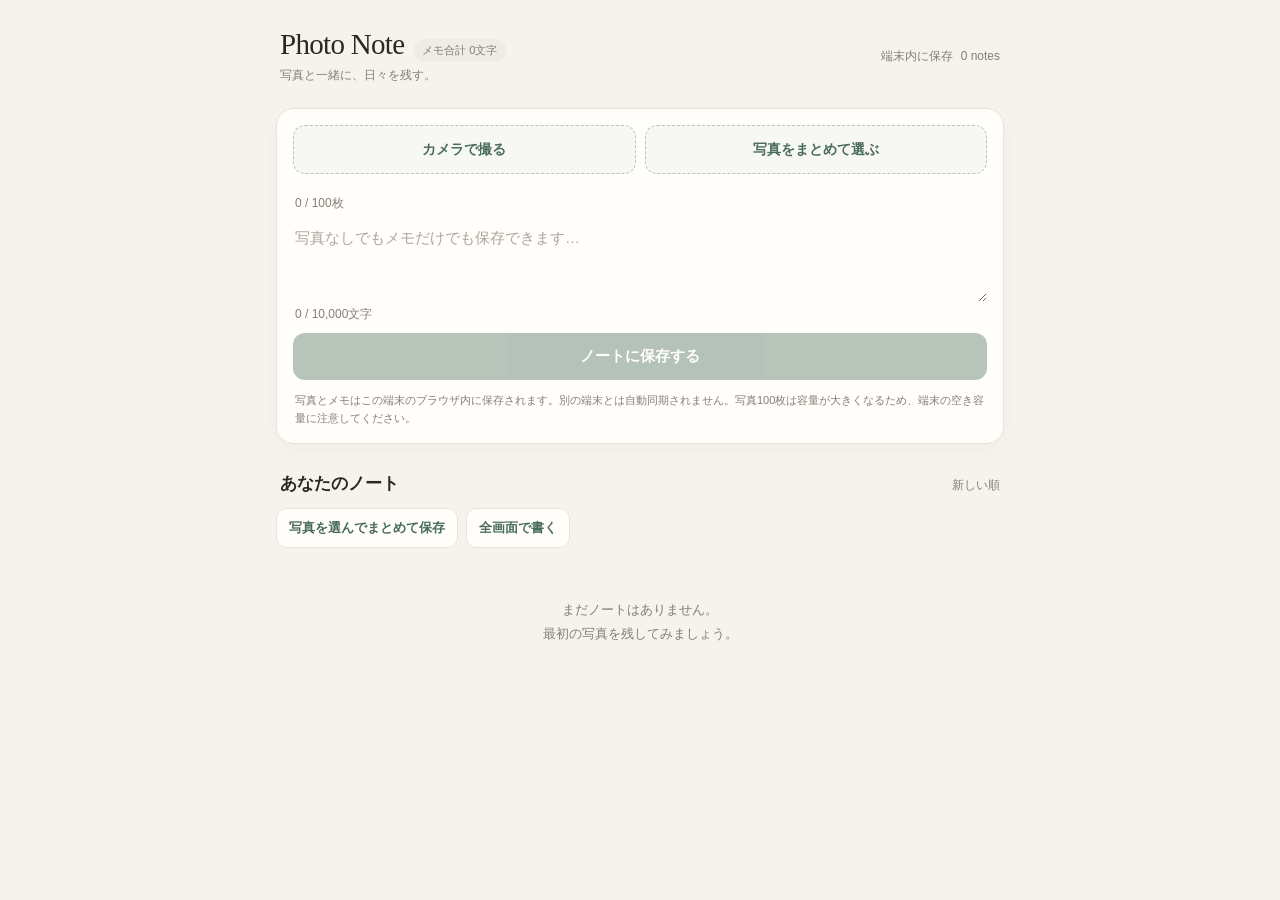
==== index.html @ 49136faa "Add files via upload" ====
<!doctype html><html lang="ja"><head><meta charset="utf-8"><meta name="viewport" content="width=device-width,initial-scale=1,viewport-fit=cover"><meta name="theme-color" content="#f6f3ed"><link rel="apple-touch-icon" sizes="180x180" href="apple-touch-icon.png"><link rel="icon" type="image/png" sizes="192x192" href="icon-192.png"><link rel="manifest" href="manifest.webmanifest"><title>Photo Note</title>
<style>
:root{--bg:#f6f3ed;--paper:#fffefa;--ink:#292821;--muted:#827f75;--line:#e9e4d9;--accent:#496b59}*{box-sizing:border-box}body{margin:0;background:var(--bg);color:var(--ink);font-family:-apple-system,BlinkMacSystemFont,"Hiragino Kaku Gothic ProN","Yu Gothic",sans-serif}header{max-width:760px;margin:auto;padding:28px 20px 12px;display:flex;align-items:center;justify-content:space-between}h1{font-family:Georgia,serif;font-size:29px;font-weight:500;margin:0;letter-spacing:-.7px}.brand-row{display:flex;align-items:baseline;gap:10px;flex-wrap:wrap}.total-chars{font:11px -apple-system,BlinkMacSystemFont,sans-serif;letter-spacing:0;color:var(--muted);background:#eeece5;border-radius:20px;padding:4px 8px}.nav-back{position:absolute;top:max(14px,env(safe-area-inset-top));left:14px;z-index:55;display:flex;align-items:center;gap:8px;border:1px solid #ffffffaa;border-radius:26px;background:#101010ee;color:#fff;padding:12px 17px;font-size:15px;font-weight:700;box-shadow:0 3px 16px #0007;min-height:46px}.nav-back:active{transform:scale(.97)}.note-char-count{font-size:11px;color:var(--muted);white-space:nowrap}.sub{font-size:12px;color:var(--muted);margin-top:5px}.count{font-size:12px;color:var(--muted)}main{max-width:760px;margin:auto;padding:12px 16px 100px}.composer{background:var(--paper);border:1px solid var(--line);border-radius:18px;padding:16px;box-shadow:0 4px 18px #3c342008}.pickrow{display:grid;grid-template-columns:1fr 1fr;gap:9px}.pick{display:flex;align-items:center;justify-content:center;gap:7px;width:100%;min-height:49px;border:1.5px dashed #b9c5bb;border-radius:12px;color:var(--accent);font-weight:650;background:#f7f8f4;cursor:pointer;font-size:14px}input[type=file]{display:none}.photo-grid{display:grid;grid-template-columns:repeat(3,minmax(0,1fr));gap:8px;margin-top:12px}.photo-cell{position:relative;aspect-ratio:1;border-radius:10px;overflow:hidden;background:#f0eee8}.photo-cell img{width:100%;height:100%;object-fit:cover;display:block;cursor:zoom-in}.remove-photo{position:absolute;top:4px;right:4px;border:0;border-radius:50%;width:26px;height:26px;background:#222b;color:white;font-size:18px;line-height:1}.photo-count{font-size:12px;color:var(--muted);margin:9px 2px 0}textarea{width:100%;resize:vertical;min-height:90px;border:0;outline:0;background:transparent;font:15px/1.7 -apple-system,BlinkMacSystemFont,sans-serif;padding:13px 2px 4px;color:var(--ink)}textarea::placeholder{color:#aaa69b}.save{width:100%;border:0;border-radius:12px;background:var(--accent);color:white;font-size:15px;font-weight:650;padding:14px;cursor:pointer}.save:disabled{opacity:.4;cursor:not-allowed}.editor-tools{display:flex;justify-content:space-between;align-items:center;gap:10px;margin:0 2px 10px}.char-count{font-size:12px;color:var(--muted);font-variant-numeric:tabular-nums}.cancel{border:1px solid var(--line);border-radius:10px;background:transparent;color:var(--muted);padding:10px 14px;cursor:pointer}.note-actions{display:flex;gap:14px;flex-wrap:wrap}.edit,.delete{border:0;background:none;color:var(--accent);font-size:12px;padding:9px 0 0;cursor:pointer}.delete{color:#a19c90}.section{display:flex;justify-content:space-between;align-items:baseline;margin:28px 4px 13px}.section h2{font-size:17px;font-weight:650;margin:0}.section span{font-size:12px;color:var(--muted)}.notes{display:grid;grid-template-columns:repeat(2,minmax(0,1fr));gap:13px}.note{background:var(--paper);border:1px solid var(--line);border-radius:15px;overflow:hidden;box-shadow:0 3px 12px #3c342007}.cover{width:100%;aspect-ratio:4/3;object-fit:cover;display:block;background:#eee;cursor:zoom-in}.thumb-strip{display:flex;gap:5px;padding:7px 9px 0;overflow:hidden}.thumb-strip img{width:42px;height:42px;object-fit:cover;border-radius:6px;flex:0 0 auto;cursor:zoom-in}.note-body{padding:11px 12px 12px}.date{font-size:11px;color:var(--muted);margin-bottom:6px}.note-text{font-size:13px;line-height:1.6;white-space:pre-wrap;overflow-wrap:anywhere}.empty{grid-column:1/-1;text-align:center;color:var(--muted);padding:36px 12px;font-size:13px;line-height:1.8}.hint,.photo-tip{font-size:11px;color:var(--muted);line-height:1.6;margin:12px 2px 0}.toast{position:fixed;bottom:22px;left:50%;transform:translateX(-50%);background:#292821;color:#fff;padding:11px 16px;border-radius:30px;font-size:13px;opacity:0;pointer-events:none;transition:.2s;z-index:50}.toast.show{opacity:1}.photo-viewer{position:fixed;inset:0;z-index:40;background:rgba(18,18,16,.97);display:none;align-items:center;justify-content:center;padding:18px}.photo-viewer.open{display:flex}.photo-viewer img{max-width:100%;max-height:100%;object-fit:contain;touch-action:none;transform-origin:center center;will-change:transform;user-select:none;-webkit-user-drag:none}.zoom-tools{position:absolute;top:max(70px,calc(env(safe-area-inset-top) + 62px));right:18px;display:flex;gap:7px}.zoom-tools button{width:38px;height:38px;border:1px solid #ffffff66;border-radius:50%;background:#222;color:#fff;font-size:20px}.viewer-close,.viewer-prev,.viewer-next{position:absolute;border:1px solid #ffffff55;border-radius:50%;background:#222;color:white;cursor:pointer}.viewer-close{top:max(18px,env(safe-area-inset-top));right:18px;width:42px;height:42px;font-size:25px}.viewer-prev,.viewer-next{top:50%;width:42px;height:42px;font-size:24px;transform:translateY(-50%)}.viewer-prev{left:12px}.viewer-next{right:12px}.viewer-index{position:absolute;bottom:max(18px,env(safe-area-inset-bottom));color:#fff;font-size:12px}.camera-note{font-size:11px;color:var(--muted);line-height:1.6;margin:9px 2px 0}.camera-modal{position:fixed;inset:0;z-index:60;background:#111;display:none;flex-direction:column;padding:env(safe-area-inset-top) 14px env(safe-area-inset-bottom)}.camera-modal.open{display:flex}.camera-top{height:54px;display:flex;align-items:center;justify-content:space-between;color:white}.camera-top button,.camera-bottom button{border:1px solid #ffffff55;background:#292929;color:white;border-radius:24px;padding:10px 15px;font-size:14px}.camera-stage{flex:1;display:flex;align-items:center;justify-content:center;min-height:0;overflow:hidden}.camera-stage video{width:100%;max-height:100%;object-fit:contain;border-radius:12px;background:#222;transform-origin:center center}.camera-zoom{display:flex;align-items:center;gap:12px;padding:7px 8px 12px;color:#fff;font-size:13px}.camera-zoom input{flex:1;min-width:0;accent-color:#fff}.camera-zoom-value{width:42px;text-align:right;font-variant-numeric:tabular-nums}.camera-bottom{height:104px;display:flex;align-items:center;justify-content:space-around;gap:10px}.shutter{width:68px;height:68px;border:5px solid white!important;border-radius:50%!important;padding:0!important;background:#fff!important;box-shadow:inset 0 0 0 3px #333}.camera-status{color:#ddd;font-size:12px;text-align:center;padding:6px}.move-photo{position:absolute;top:4px;left:4px;border:0;border-radius:7px;background:#222b;color:white;padding:4px 7px;font-size:12px}.story-modal{position:fixed;inset:0;z-index:70;display:none;background:#111;color:#fff;overflow:hidden}.story-modal.open{display:block}.story-backdrop,.story-blur{position:absolute;inset:-18px;background-position:center;background-size:cover;transition:filter .12s linear}.story-backdrop{filter:brightness(.78)}.story-blur{background:rgba(8,9,9,.08);backdrop-filter:blur(0px);-webkit-backdrop-filter:blur(0px)}.story-top{position:absolute;z-index:4;top:0;left:0;right:0;padding:max(14px,env(safe-area-inset-top)) 16px 12px;display:flex;align-items:center;justify-content:space-between;background:linear-gradient(#0008,transparent);pointer-events:none}.story-top button{pointer-events:auto;border:1px solid #ffffff66;border-radius:22px;background:#1118;color:white;padding:9px 13px;font-size:13px}.story-count{font-size:12px;color:#fff;text-shadow:0 1px 6px #000}.story-scroll{position:absolute;inset:0;overflow-y:auto;overscroll-behavior:contain;z-index:2;scrollbar-width:none}.story-scroll::-webkit-scrollbar{display:none}.story-hero{height:78vh;min-height:480px;display:flex;align-items:flex-end;padding:0 22px 105px}.story-hero-inner{max-width:680px;text-shadow:0 2px 16px #0009}.story-kicker{font-size:11px;letter-spacing:.18em;text-transform:uppercase;color:#ffffffc9;margin-bottom:10px}.story-title{font-family:Georgia,serif;font-size:clamp(30px,8vw,54px);line-height:1.16;font-weight:500;letter-spacing:-.04em;margin:0}.story-hint{font-size:12px;color:#ffffffd0;margin-top:14px}.story-sheet{position:relative;min-height:65vh;margin-top:-54px;padding:30px 24px calc(60px + env(safe-area-inset-bottom));background:rgba(248,246,240,.88);color:#292821;border-radius:28px 28px 0 0;box-shadow:0 -15px 50px #0002;backdrop-filter:blur(18px);-webkit-backdrop-filter:blur(18px)}.story-sheet:before{content:'';display:block;width:38px;height:4px;border-radius:9px;background:#aaa69b66;margin:-13px auto 26px}.story-date{font-size:11px;letter-spacing:.06em;color:#827f75;margin-bottom:22px}.story-memo{font-family:Georgia,serif;font-size:17px;line-height:2.05;white-space:pre-wrap;overflow-wrap:anywhere;max-width:680px;margin:0 auto}.story-empty{color:#827f75;font-size:14px}.story-photos{display:flex;gap:9px;overflow-x:auto;margin:28px -5px 0;padding:4px 5px 12px}.story-photos img{width:76px;height:76px;object-fit:cover;border-radius:10px;flex:0 0 auto;border:2px solid transparent}.story-photos img.active{border-color:#496b59}.story-end{font-size:11px;color:#827f75;text-align:center;margin-top:34px;letter-spacing:.08em}
@media(min-width:620px){.notes{grid-template-columns:repeat(3,minmax(0,1fr))}}
@media (orientation: landscape) and (max-height: 600px){
  .camera-modal{padding:env(safe-area-inset-top) max(12px,env(safe-area-inset-right)) env(safe-area-inset-bottom) max(12px,env(safe-area-inset-left))}
  .camera-top{height:44px;flex:0 0 44px}
  .camera-stage{min-width:0;flex:1}
  .camera-stage video{width:auto;height:100%;max-width:100%;max-height:100%;object-fit:contain}
  .camera-zoom{flex:0 0 auto;padding:4px 8px 6px}
  .camera-bottom{height:66px;flex:0 0 66px}
  .shutter{width:54px;height:54px}
  .camera-status{padding:2px;font-size:11px}
}
@media (orientation: landscape) and (min-height: 601px){
  .camera-stage video{max-height:calc(100vh - 230px)}
}

/* Photo Note update */
.selection-toolbar{display:flex;gap:8px;align-items:center;flex-wrap:wrap;margin:0 0 14px}.tool-btn{border:1px solid var(--line);background:var(--paper);color:var(--accent);border-radius:10px;padding:10px 12px;font-size:13px;font-weight:650}.note-text{display:none}.note{position:relative}.select-overlay{position:absolute;top:8px;left:8px;z-index:3;background:#fff;border-radius:9px;padding:5px 8px;box-shadow:0 2px 8px #0003;font-size:12px}.select-overlay input{display:inline-block;width:18px;height:18px;vertical-align:middle}.photo-select-modal{position:fixed;inset:0;z-index:90;background:#f6f3ed;display:none;flex-direction:column;padding:env(safe-area-inset-top) 14px env(safe-area-inset-bottom)}.photo-select-modal.open{display:flex}.select-head{display:flex;align-items:center;justify-content:space-between;padding:12px 0}.select-head strong{font-size:17px}.select-grid{display:grid;grid-template-columns:repeat(3,minmax(0,1fr));gap:7px;overflow:auto;padding-bottom:12px}.select-item{position:relative;aspect-ratio:1}.select-item img{width:100%;height:100%;object-fit:cover;border-radius:9px}.select-item input{position:absolute;top:6px;left:6px;width:23px;height:23px;accent-color:var(--accent)}.select-actions{display:flex;gap:8px;padding:10px 0}.select-actions button{flex:1}.composer.full-editor{position:fixed;inset:0;z-index:80;border-radius:0;overflow:auto;padding:calc(env(safe-area-inset-top) + 16px) 16px calc(env(safe-area-inset-bottom) + 18px);margin:0}.composer.full-editor textarea{min-height:42vh;font-size:17px}.editor-full-btn{border:1px solid var(--line);background:transparent;border-radius:10px;padding:8px 11px;color:var(--accent)}.undo-toast{position:fixed;bottom:22px;left:50%;transform:translateX(-50%);z-index:100;background:#292821;color:#fff;border-radius:28px;padding:9px 12px;display:none;align-items:center;gap:12px;font-size:13px;white-space:nowrap}.undo-toast.show{display:flex}.undo-toast button{border:0;background:#fff;color:#292821;border-radius:18px;padding:7px 12px;font-weight:700}

.crop-modal{position:fixed;inset:0;z-index:120;background:#171714f5;display:none;flex-direction:column;align-items:center;justify-content:center;padding:calc(env(safe-area-inset-top) + 14px) 14px calc(env(safe-area-inset-bottom) + 14px);color:#fff}
.crop-modal.open{display:flex}.crop-title{font-size:18px;font-weight:700;margin:4px 0 8px}.crop-help{font-size:12px;color:#ddd;text-align:center;line-height:1.6;margin-bottom:12px}.crop-stage{width:100%;height:min(62vh,620px);display:flex;align-items:center;justify-content:center;overflow:hidden}.crop-canvas{max-width:100%;max-height:100%;touch-action:none;background:#333;border-radius:8px}.crop-actions{display:flex;gap:8px;width:100%;max-width:560px;margin-top:14px;flex-wrap:wrap}.crop-actions button{flex:1;min-width:105px;border:1px solid #ffffff66;border-radius:12px;padding:13px 9px;background:#333;color:#fff;font-weight:650}.crop-actions .crop-primary{background:#496b59;border-color:#496b59}.crop-actions .crop-danger{background:#fff;color:#292821}.photo-edit-tools{position:absolute;left:4px;right:4px;bottom:4px;display:flex;gap:4px;justify-content:center}.photo-edit-tools button{border:0;border-radius:8px;background:#222d;color:#fff;padding:6px 7px;font-size:10px;font-weight:650}
</style></head><body>
<header><div><div class="brand-row"><h1>Photo Note</h1><span class="total-chars" id="totalChars">メモ合計 0文字</span></div><div class="sub">写真と一緒に、日々を残す。</div></div><div style="display:flex;align-items:center;gap:8px"><span class="count">端末内に保存</span><div class="count" id="count">0 notes</div></div></header><main>
<section class="composer"><div class="pickrow"><button class="pick" id="openCamera" type="button">カメラで撮る</button><label class="pick" for="galleryPhotos">写真をまとめて選ぶ</label></div><input id="galleryPhotos" type="file" accept="image/*" multiple>
<div class="photo-grid" id="draftGrid"></div><div class="photo-count" id="photoCount">写真は最大100枚まで追加できます</div><textarea id="memo" maxlength="10000" placeholder="写真なしでもメモだけでも保存できます…"></textarea><div class="editor-tools"><span class="char-count" id="charCount">0 / 10,000文字</span><button class="editor-full-btn" id="closeFullEditor" type="button" style="display:none">全画面を閉じる</button><button class="cancel" id="cancel" type="button" style="display:none">編集をやめる</button></div><button class="save" id="save" disabled>ノートに保存する</button><div class="hint">写真とメモはこの端末のブラウザ内に保存されます。別の端末とは自動同期されません。写真100枚は容量が大きくなるため、端末の空き容量に注意してください。</div></section>
<div class="section"><h2>あなたのノート</h2><span>新しい順</span></div><div class="selection-toolbar"><button class="tool-btn" id="choosePhotos" type="button">写真を選んでまとめて保存</button><button class="tool-btn" id="fullEditor" type="button">全画面で書く</button></div><section class="notes" id="notes"><div class="empty">まだノートはありません。<br>最初の写真を残してみましょう。</div></section></main>
<div class="camera-modal" id="cameraModal" role="dialog" aria-modal="true" aria-label="Photo Noteカメラ"><div class="camera-top"><button id="cameraClose" type="button">閉じる</button><span id="cameraMode">背面カメラ</span><button id="cameraSwitch" type="button">カメラ切替</button></div><div class="camera-stage"><video id="cameraVideo" autoplay muted playsinline></video></div><div class="camera-zoom"><span>−</span><input id="cameraZoom" type="range" min="1" max="3" step="0.1" value="1" aria-label="カメラズーム"><span>＋</span><span class="camera-zoom-value" id="cameraZoomValue">1.0×</span></div><div class="camera-status" id="cameraStatus">カメラを準備しています</div><div class="camera-bottom"><button id="cameraFlash" type="button" disabled>フラッシュは端末依存</button><button class="shutter" id="cameraCapture" type="button" aria-label="撮影"></button><button id="cameraDone" type="button">完了</button></div></div><div class="photo-viewer" id="photoViewer" role="dialog" aria-modal="true" aria-label="写真の拡大表示"><button class="nav-back" id="viewerBack" type="button" aria-label="一覧画面に戻る">← <span>一覧へ</span></button><button class="viewer-prev" id="viewerPrev" type="button">‹</button><img id="viewerImage" alt="拡大した写真"><div class="zoom-tools"><button id="zoomOut" type="button" aria-label="縮小">−</button><button id="zoomReset" type="button" aria-label="倍率を戻す">↺</button><button id="zoomIn" type="button" aria-label="拡大">＋</button></div><button class="viewer-next" id="viewerNext" type="button">›</button><div class="viewer-index" id="viewerIndex"></div></div><div class="story-modal" id="storyModal" role="dialog" aria-modal="true" aria-label="ストーリーモード"><div class="story-backdrop" id="storyBackdrop"></div><div class="story-blur" id="storyBlur"></div><div class="story-top"><button id="storyClose" type="button" aria-label="一覧画面に戻る">← <span>一覧へ</span></button><span class="story-count" id="storyCount"></span><button id="storyTop" type="button">写真に戻る ↑</button></div><div class="story-scroll" id="storyScroll"><section class="story-hero"><div class="story-hero-inner"><div class="story-kicker">A MOMENT TO REMEMBER</div><h2 class="story-title" id="storyTitle">その日の記録</h2><div class="story-hint">スクロールして、記憶をたどる</div></div></section><section class="story-sheet"><div class="story-date" id="storyDate"></div><div class="story-memo" id="storyMemo"></div><div class="story-photos" id="storyPhotos"></div><div class="story-end">— PHOTO NOTE —</div></section></div></div><div class="photo-select-modal" id="photoSelectModal"><div class="select-head"><strong>保存する写真を選択</strong><button class="cancel" id="closePhotoSelect" type="button">閉じる</button></div><div class="select-grid" id="selectGrid"></div><div class="select-actions"><button class="tool-btn" id="selectAllPhotos" type="button">すべて選択</button><button class="save" id="shareSelectedPhotos" type="button">選んだ写真を共有</button></div><div class="hint">iPhoneの共有画面が開いたら「画像を保存」を選んでください。</div></div><div class="undo-toast" id="undoToast"><span id="undoMessage">削除しました</span><button id="undoDelete" type="button">元に戻す</button></div><div class="crop-modal" id="cropModal" role="dialog" aria-modal="true" aria-label="写真のトリミング"><div class="crop-title" id="cropTitle">写真をトリミング</div><div class="crop-help" id="cropHelp">写真の上を指でなぞって、残したい範囲を囲んでください。</div><div class="crop-stage"><canvas id="cropCanvas" class="crop-canvas"></canvas></div><div class="crop-actions"><button id="autoCrop" type="button">自動トリミング</button><button id="manualCrop" type="button">手動で範囲を選ぶ</button><button id="cancelCrop" type="button">キャンセル</button><button id="applyCrop" class="crop-primary" type="button">この切り抜きを使う</button></div></div><div class="toast" id="toast"></div>
<script>
const DB='photo-note-db',STORE='notes';let db,draft=[],editingId=null,viewerImages=[],viewerAt=0,cameraStream=null,cameraFacing='environment',cameraZoom=1,nativeZoom=false,cameraZoomMin=1,cameraZoomMax=3;const $=id=>document.getElementById(id);
async function stopCamera(){if(cameraStream){cameraStream.getTracks().forEach(t=>t.stop());cameraStream=null}$('cameraVideo').srcObject=null}
async function configureCameraZoom(){cameraZoom=1;nativeZoom=false;cameraZoomMin=1;cameraZoomMax=3;const track=cameraStream?.getVideoTracks?.()[0];try{const caps=track?.getCapabilities?.();if(caps?.zoom){nativeZoom=true;cameraZoomMin=caps.zoom.min||1;cameraZoomMax=Math.min(caps.zoom.max||3,8)}}catch(e){}const slider=$('cameraZoom');slider.min=String(cameraZoomMin);slider.max=String(cameraZoomMax);slider.step=nativeZoom?String(track.getCapabilities().zoom.step||0.1):'0.1';slider.value='1';$('cameraZoomValue').textContent='1.0×';$('cameraVideo').style.transform='scale(1)';}
async function setCameraZoom(value){cameraZoom=Math.max(cameraZoomMin,Math.min(cameraZoomMax,Number(value)||1));$('cameraZoom').value=String(cameraZoom);$('cameraZoomValue').textContent=cameraZoom.toFixed(1)+'×';const video=$('cameraVideo');if(nativeZoom){const track=cameraStream?.getVideoTracks?.()[0];try{await track.applyConstraints({advanced:[{zoom:cameraZoom}]});video.style.transform='scale(1)';return}catch(e){nativeZoom=false}}video.style.transform=`scale(${cameraZoom})`;}
async function startCamera(){await stopCamera();if(!navigator.mediaDevices||!navigator.mediaDevices.getUserMedia){$('cameraStatus').textContent='このブラウザではカメラを利用できません。HTTPSのSafariで開いてください。';return}try{cameraStream=await navigator.mediaDevices.getUserMedia({audio:false,video:{facingMode:{ideal:cameraFacing},width:{ideal:1920},height:{ideal:1080}}});$('cameraVideo').srcObject=cameraStream;await $('cameraVideo').play();await configureCameraZoom();$('cameraMode').textContent=cameraFacing==='environment'?'背面カメラ':'前面カメラ';$('cameraStatus').textContent=nativeZoom?'カメラのズームを調整できます':'ズームを調整できます';}catch(err){$('cameraStatus').textContent=err.name==='NotAllowedError'?'カメラの使用が許可されていません。Safariの設定を確認してください。':'カメラを起動できませんでした。ブラウザのカメラ許可を確認してください。'}}
$('cameraZoom').addEventListener('input',e=>{setCameraZoom(e.target.value)});
$('openCamera').onclick=async()=>{if(draft.length>=100)return toast('写真は100枚までです');$('cameraModal').classList.add('open');document.body.style.overflow='hidden';await startCamera()};
$('cameraClose').onclick=async()=>{await stopCamera();$('cameraModal').classList.remove('open');document.body.style.overflow=''};
$('cameraDone').onclick=$('cameraClose').onclick;
$('cameraSwitch').onclick=async()=>{cameraFacing=cameraFacing==='environment'?'user':'environment';await startCamera()};
$('cameraCapture').onclick=async()=>{const v=$('cameraVideo');if(!cameraStream||!v.videoWidth)return toast('カメラの準備ができていません');if(draft.length>=100)return toast('写真は100枚までです');const c=document.createElement('canvas');const ctx=c.getContext('2d');if(nativeZoom||cameraZoom<=1.001){c.width=v.videoWidth;c.height=v.videoHeight;ctx.drawImage(v,0,0,c.width,c.height)}else{const sw=v.videoWidth/cameraZoom,sh=v.videoHeight/cameraZoom,sx=(v.videoWidth-sw)/2,sy=(v.videoHeight-sh)/2;c.width=Math.round(sw);c.height=Math.round(sh);ctx.drawImage(v,sx,sy,sw,sh,0,0,c.width,c.height)}draft.push(c.toDataURL('image/jpeg',.92));renderDraft();updateCount();$('cameraStatus').textContent=`撮影しました（${draft.length} / 100枚）。続けて撮影できます。`};
function openDB(){return new Promise((resolve,reject)=>{const r=indexedDB.open(DB,1);r.onupgradeneeded=()=>r.result.createObjectStore(STORE,{keyPath:'id'});r.onsuccess=()=>resolve(r.result);r.onerror=()=>reject(r.error)})}
function tx(mode,fn){return new Promise((resolve,reject)=>{const t=db.transaction(STORE,mode),s=t.objectStore(STORE);let req=fn(s);t.oncomplete=()=>resolve(req?.result);t.onerror=()=>reject(t.error)})}
function toast(s){$('toast').textContent=s;$('toast').classList.add('show');setTimeout(()=>$('toast').classList.remove('show'),2200)}function updateCount(){$('charCount').textContent=Array.from($('memo').value).length.toLocaleString('ja-JP')+' / 10,000文字';$('photoCount').textContent=`${draft.length} / 100枚`;$('save').disabled=draft.length===0&&!$('memo').value.trim()}
function oldImages(n){return Array.isArray(n.images)?n.images:(n.image?[n.image]:[])}
function reset(){document.querySelector('.composer').classList.remove('full-editor');$('closeFullEditor').style.display='none';editingId=null;draft=[];$('galleryPhotos').value='';$('memo').value='';$('save').textContent='ノートに保存する';$('cancel').style.display='none';renderDraft();updateCount()}
$('memo').addEventListener('input',updateCount);$('cancel').onclick=reset;
function openViewer(images,index=0){viewerImages=images;viewerAt=index;showViewer();$('photoViewer').classList.add('open');document.body.style.overflow='hidden'}let zoom=1,panX=0,panY=0;function applyZoom(){$('viewerImage').style.transform=`translate(${panX}px,${panY}px) scale(${zoom})`}function resetZoom(){zoom=1;panX=0;panY=0;applyZoom()}function showViewer(){resetZoom();$('viewerImage').src=viewerImages[viewerAt];$('viewerIndex').textContent=`${viewerAt+1} / ${viewerImages.length}`;$('viewerPrev').style.display=viewerImages.length>1?'block':'none';$('viewerNext').style.display=viewerImages.length>1?'block':'none'}function closeViewer(){resetZoom();$('photoViewer').classList.remove('open');$('viewerImage').removeAttribute('src');document.body.style.overflow=''}$('viewerBack').onclick=closeViewer;$('photoViewer').addEventListener('click',e=>{if(e.target===$('photoViewer'))closeViewer()});$('viewerPrev').onclick=()=>{viewerAt=(viewerAt-1+viewerImages.length)%viewerImages.length;showViewer()};$('viewerNext').onclick=()=>{viewerAt=(viewerAt+1)%viewerImages.length;showViewer()};$('zoomIn').onclick=()=>{zoom=Math.min(5,zoom+.5);clampViewerPan();applyZoom()};$('zoomOut').onclick=()=>{zoom=Math.max(1,zoom-.5);if(zoom===1){panX=0;panY=0}else clampViewerPan();applyZoom()};$('zoomReset').onclick=resetZoom;let pinchStart=0,pinchZoom=1,lastTouch=null;const viewerImg=$('viewerImage');
function clampViewerPan(){
  const box=$('photoViewer').getBoundingClientRect();
  const baseW=viewerImg.clientWidth,baseH=viewerImg.clientHeight;
  const maxX=Math.max(0,(baseW*zoom-box.width)/2);
  const maxY=Math.max(0,(baseH*zoom-box.height)/2);
  panX=Math.max(-maxX,Math.min(maxX,panX));
  panY=Math.max(-maxY,Math.min(maxY,panY));
}
viewerImg.addEventListener('touchstart',e=>{
  if(e.touches.length===2){
    pinchStart=Math.hypot(e.touches[0].clientX-e.touches[1].clientX,e.touches[0].clientY-e.touches[1].clientY);
    pinchZoom=zoom;lastTouch=null;
  }else if(e.touches.length===1&&zoom>1){
    lastTouch={x:e.touches[0].clientX,y:e.touches[0].clientY};
  }
},{passive:false});
viewerImg.addEventListener('touchmove',e=>{
  if(e.touches.length===2&&pinchStart){
    e.preventDefault();
    const d=Math.hypot(e.touches[0].clientX-e.touches[1].clientX,e.touches[0].clientY-e.touches[1].clientY);
    zoom=Math.max(1,Math.min(5,pinchZoom*d/pinchStart));
    if(zoom===1){panX=0;panY=0}
    clampViewerPan();applyZoom();
  }else if(e.touches.length===1&&lastTouch&&zoom>1){
    e.preventDefault();
    panX+=e.touches[0].clientX-lastTouch.x;panY+=e.touches[0].clientY-lastTouch.y;
    lastTouch={x:e.touches[0].clientX,y:e.touches[0].clientY};
    clampViewerPan();applyZoom();
  }
},{passive:false});
viewerImg.addEventListener('touchend',()=>{pinchStart=0;lastTouch=null});
viewerImg.addEventListener('dblclick',()=>{
  zoom=zoom===1?2:1;
  if(zoom===1){panX=0;panY=0}else clampViewerPan();
  applyZoom();
});document.addEventListener('keydown',e=>{if(e.key==='Escape')closeViewer();if(e.key==='ArrowLeft'&&viewerImages.length){viewerAt=(viewerAt-1+viewerImages.length)%viewerImages.length;showViewer()}if(e.key==='ArrowRight'&&viewerImages.length){viewerAt=(viewerAt+1)%viewerImages.length;showViewer()}});
function fileData(f){return new Promise((res,rej)=>{if(!f.type.startsWith('image/'))return rej();const r=new FileReader();r.onload=()=>res(r.result);r.onerror=rej;r.readAsDataURL(f)})}
async function addFiles(files){const room=100-draft.length;if(room<=0)return toast('写真は100枚までです');const chosen=[...files].slice(0,room);if(files.length>room)toast('追加できるのは残り'+room+'枚です');for(const f of chosen){try{draft.push(await fileData(f))}catch{toast('画像を読み込めませんでした')}}renderDraft();updateCount()}
$('galleryPhotos').addEventListener('change',async e=>{await addFiles(e.target.files);e.target.value=''});
function renderDraft(){const root=$('draftGrid');root.innerHTML='';draft.forEach((src,i)=>{const cell=document.createElement('div');cell.className='photo-cell';const img=document.createElement('img');img.src=src;img.alt='追加した写真';img.onclick=()=>openViewer(draft,i);const rm=document.createElement('button');rm.className='remove-photo';rm.type='button';rm.textContent='×';rm.setAttribute('aria-label','写真を削除');rm.onclick=()=>{if(!confirm('この写真を編集画面から外しますか？'))return;if(!confirm('この変更を保存すると、この写真はノートから削除されます。本当に削除しますか？'))return;draft.splice(i,1);renderDraft();updateCount();toast('写真を編集画面から外しました')};const move=document.createElement('button');move.className='move-photo';move.type='button';move.textContent=i===0?'先頭':`#${i+1} ↕`;move.title='写真を前へ移動';move.onclick=()=>{if(i>0){[draft[i-1],draft[i]]=[draft[i],draft[i-1]];renderDraft()}};const tools=document.createElement('div');tools.className='photo-edit-tools';const auto=document.createElement('button');auto.type='button';auto.textContent='自動切り抜き';auto.onclick=()=>openCrop(i,'auto');const manual=document.createElement('button');manual.type='button';manual.textContent='手動切り抜き';manual.onclick=()=>openCrop(i,'manual');tools.append(auto,manual);cell.append(img,rm,move,tools);root.append(cell)})}

// Crop editor: manual selection works by dragging a rectangle; auto finds the largest bright document/screen region.
let cropIndex=-1,cropImage=null,cropRect=null,cropMode='manual',cropDisplay={x:0,y:0,w:0,h:0},cropDragging=false,cropStart=null;
const cropCanvas=$('cropCanvas'),cropCtx=cropCanvas.getContext('2d');
function cropDraw(){if(!cropImage)return;cropCtx.clearRect(0,0,cropCanvas.width,cropCanvas.height);cropCtx.drawImage(cropImage,cropDisplay.x,cropDisplay.y,cropDisplay.w,cropDisplay.h);if(cropRect){const x=cropDisplay.x+cropRect.x*cropDisplay.w,y=cropDisplay.y+cropRect.y*cropDisplay.h,w=cropRect.w*cropDisplay.w,h=cropRect.h*cropDisplay.h;cropCtx.fillStyle='rgba(0,0,0,.38)';cropCtx.fillRect(cropDisplay.x,cropDisplay.y,cropDisplay.w,cropDisplay.h);cropCtx.clearRect(x,y,w,h);cropCtx.drawImage(cropImage, cropDisplay.x + cropRect.x*cropDisplay.w, cropDisplay.y + cropRect.y*cropDisplay.h, cropRect.w*cropDisplay.w, cropRect.h*cropDisplay.h, x,y,w,h);cropCtx.strokeStyle='#49d39a';cropCtx.lineWidth=Math.max(2,cropCanvas.width/350);cropCtx.strokeRect(x,y,w,h)}}
function cropFit(){const maxW=Math.max(280,Math.min(window.innerWidth-28,650)),maxH=Math.max(240,Math.min(window.innerHeight*.58,650)),scale=Math.min(maxW/cropImage.naturalWidth,maxH/cropImage.naturalHeight);cropCanvas.width=Math.round(cropImage.naturalWidth*scale);cropCanvas.height=Math.round(cropImage.naturalHeight*scale);cropDisplay={x:0,y:0,w:cropCanvas.width,h:cropCanvas.height};cropDraw()}
function autoDetectCrop(img){const c=document.createElement('canvas'),w=140,h=Math.max(60,Math.round(140*img.naturalHeight/img.naturalWidth));c.width=w;c.height=h;const x=c.getContext('2d',{willReadFrequently:true});x.drawImage(img,0,0,w,h);const d=x.getImageData(0,0,w,h).data,mask=new Uint8Array(w*h),seen=new Uint8Array(w*h);for(let p=0;p<w*h;p++){const r=d[p*4],g=d[p*4+1],b=d[p*4+2],v=.299*r+.587*g+.114*b,hi=Math.max(r,g,b),lo=Math.min(r,g,b),sat=hi?((hi-lo)/hi):0;mask[p]=(v>188&&sat<.42)?1:0}let best=null;for(let p=0;p<w*h;p++){if(!mask[p]||seen[p])continue;let q=[p],head=0;seen[p]=1;let minX=w,maxX=0,minY=h,maxY=0,count=0;while(head<q.length){const z=q[head++],xx=z%w,yy=(z/w)|0;count++;minX=Math.min(minX,xx);maxX=Math.max(maxX,xx);minY=Math.min(minY,yy);maxY=Math.max(maxY,yy);for(let dy=-1;dy<=1;dy++)for(let dx=-1;dx<=1;dx++){const nx=xx+dx,ny=yy+dy;if(nx<0||ny<0||nx>=w||ny>=h)continue;const ni=ny*w+nx;if(mask[ni]&&!seen[ni]){seen[ni]=1;q.push(ni)}}}const bw=maxX-minX+1,bh=maxY-minY+1,area=bw*bh;if(count>Math.max(30,w*h*.008)&&bw>w*.12&&bh>h*.06&&area<w*h*.92){const score=count+area*.15;if(!best||score>best.score)best={minX,maxX,minY,maxY,score}}}if(!best)return null;const padX=Math.max(2,Math.round((best.maxX-best.minX)*.035)),padY=Math.max(2,Math.round((best.maxY-best.minY)*.035));return{x:Math.max(0,(best.minX-padX)/w),y:Math.max(0,(best.minY-padY)/h),w:Math.min(w,best.maxX+padX+1)/w-Math.max(0,(best.minX-padX)/w),h:Math.min(h,best.maxY+padY+1)/h-Math.max(0,(best.minY-padY)/h)}}
function openCrop(i,mode){cropIndex=i;cropMode=mode;cropImage=new Image();cropImage.onload=()=>{cropFit();cropRect={x:0,y:0,w:1,h:1};if(mode==='auto'){const found=autoDetectCrop(cropImage);if(found){cropRect=found;$('cropHelp').textContent='明るい紙面・スクリーンらしい範囲を検出しました。枠を確認し、必要なら手動で調整してください。'}else{$('cropHelp').textContent='自動検出できませんでした。手動で範囲を囲んでください。';cropRect={x:.08,y:.08,w:.84,h:.84}}}else{$('cropHelp').textContent='写真の上を指でなぞって、残したい範囲を囲んでください。'}cropDraw();$('cropModal').classList.add('open');document.body.style.overflow='hidden'};cropImage.onerror=()=>toast('写真を開けませんでした');cropImage.src=draft[i]}
function canvasPoint(e){const r=cropCanvas.getBoundingClientRect();return{x:Math.max(0,Math.min(1,(e.clientX-r.left)/r.width)),y:Math.max(0,Math.min(1,(e.clientY-r.top)/r.height))}}
cropCanvas.addEventListener('pointerdown',e=>{if(!cropImage)return;cropCanvas.setPointerCapture(e.pointerId);cropDragging=true;cropStart=canvasPoint(e);cropRect={x:cropStart.x,y:cropStart.y,w:.01,h:.01};cropDraw()});cropCanvas.addEventListener('pointermove',e=>{if(!cropDragging)return;const p=canvasPoint(e);cropRect={x:Math.min(p.x,cropStart.x),y:Math.min(p.y,cropStart.y),w:Math.abs(p.x-cropStart.x),h:Math.abs(p.y-cropStart.y)};cropDraw()});function cropEnd(){cropDragging=false;if(cropRect&&(cropRect.w<.025||cropRect.h<.025)){cropRect={x:0,y:0,w:1,h:1};cropDraw()}}cropCanvas.addEventListener('pointerup',cropEnd);cropCanvas.addEventListener('pointercancel',cropEnd);
$('autoCrop').onclick=()=>{const r=autoDetectCrop(cropImage);if(!r){$('cropHelp').textContent='文字や紙面の範囲を自動検出できませんでした。手動で範囲を囲んでください。';return}cropRect=r;cropDraw();$('cropHelp').textContent='自動検出しました。枠を確認して、必要なら手動で調整してください。'};$('manualCrop').onclick=()=>{$('cropHelp').textContent='写真の上を指でなぞって、残したい範囲を囲んでください。';cropRect={x:.08,y:.08,w:.84,h:.84};cropDraw()};$('cancelCrop').onclick=()=>{cropIndex=-1;cropImage=null;$('cropModal').classList.remove('open');document.body.style.overflow=''};$('applyCrop').onclick=()=>{if(cropIndex<0||!cropRect)return;const r=cropRect;if(r.w<.03||r.h<.03)return toast('切り抜く範囲をもう少し大きく選んでください');const sx=Math.round(r.x*cropImage.naturalWidth),sy=Math.round(r.y*cropImage.naturalHeight),sw=Math.max(1,Math.round(r.w*cropImage.naturalWidth)),sh=Math.max(1,Math.round(r.h*cropImage.naturalHeight));const out=document.createElement('canvas');out.width=sw;out.height=sh;out.getContext('2d').drawImage(cropImage,sx,sy,sw,sh,0,0,sw,sh);draft[cropIndex]=out.toDataURL('image/jpeg',.94);cropIndex=-1;cropImage=null;$('cropModal').classList.remove('open');document.body.style.overflow='';renderDraft();updateCount();toast('切り抜きを反映しました。保存ボタンで確定してください')};

$('save').onclick=async()=>{if(!draft.length&&!$('memo').value.trim())return toast('写真かメモを入力してください');$('save').disabled=true;try{if(editingId){const n=await tx('readonly',s=>s.get(editingId));if(!n)throw Error();n.images=draft;n.image=draft[0]||null;n.memo=$('memo').value;n.updatedAt=new Date().toISOString();await tx('readwrite',s=>s.put(n));toast('ノートを更新しました')}else{const n={id:Date.now(),images:draft,image:draft[0]||null,memo:$('memo').value,date:new Date().toISOString()};await tx('readwrite',s=>s.add(n));toast('ノートに保存しました')}reset();await render()}catch(e){toast('保存できませんでした。端末の空き容量を確認してください');$('save').disabled=false}};
function beginEdit(n){editingId=n.id;draft=oldImages(n).slice();$('memo').value=n.memo||'';$('save').textContent='変更を保存する';$('cancel').style.display='inline-block';renderDraft();updateCount();document.querySelector('.composer').scrollIntoView({behavior:'smooth',block:'start'})}
async function render(){const all=await tx('readonly',s=>s.getAll());all.sort((a,b)=>b.id-a.id);$('count').textContent=all.length+' notes';const totalChars=all.reduce((sum,n)=>sum+Array.from(n.memo||'').length,0);$('totalChars').textContent='メモ合計 '+totalChars.toLocaleString('ja-JP')+'文字';const root=$('notes');root.innerHTML='';if(!all.length){root.innerHTML='<div class="empty">まだノートはありません。<br>最初の写真を残してみましょう。</div>';return}for(const n of all){const imgs=oldImages(n);const article=document.createElement('article');article.className='note';const cover=imgs.length?document.createElement('img'):document.createElement('div');cover.className='cover';if(imgs.length){cover.src=imgs[0];cover.alt='ノートの写真';cover.onclick=()=>openViewer(imgs,0)}else{cover.style.cssText='display:flex;align-items:center;justify-content:center;color:#827f75;font-size:14px;background:#eeece5';cover.textContent='メモのみ';}const body=document.createElement('div');body.className='note-body';const date=document.createElement('div');date.className='date';date.textContent=new Date(n.updatedAt||n.date).toLocaleString('ja-JP',{year:'numeric',month:'short',day:'numeric',hour:'2-digit',minute:'2-digit'})+` ・ ${imgs.length}枚 ・ `;const chars=document.createElement('span');chars.className='note-char-count';chars.textContent=Array.from(n.memo||'').length.toLocaleString('ja-JP')+'文字';const text=document.createElement('div');text.className='note-text';text.textContent=n.memo||'メモはありません';const actions=document.createElement('div');actions.className='note-actions';const edit=document.createElement('button');edit.className='edit';edit.textContent='編集する';edit.onclick=()=>beginEdit(n);const del=document.createElement('button');del.className='delete';del.textContent='このノートを削除';del.onclick=async()=>{if(!confirm('このノートを削除しますか？'))return;if(!confirm('写真とメモが削除されます。本当に削除しますか？'))return;await tx('readwrite',s=>s.delete(n.id));lastDeleted=n;if(editingId===n.id)reset();showUndo();render()};const story=document.createElement('button');story.className='edit';story.textContent='ストーリーで見る';story.onclick=()=>openStory(n);actions.append(story,edit,del);date.append(chars);body.append(date);if(imgs.length>1){const strip=document.createElement('div');strip.className='thumb-strip';imgs.slice(1,7).forEach((src,i)=>{const im=document.createElement('img');im.src=src;im.alt='写真 '+(i+2);im.onclick=()=>openViewer(imgs,i+1);strip.append(im)});if(imgs.length>7){const more=document.createElement('span');more.style.cssText='font-size:11px;color:var(--muted);align-self:center';more.textContent=`+${imgs.length-7}`;strip.append(more)}body.append(strip)}body.append(actions);article.append(cover,body);root.append(article)}}


let lastDeleted=null,undoTimer=null;
function showUndo(){const u=$('undoToast');$('undoMessage').textContent='ノートを削除しました';u.classList.add('show');clearTimeout(undoTimer);undoTimer=setTimeout(()=>{u.classList.remove('show');lastDeleted=null},8000)}
$('undoDelete').onclick=async()=>{if(!lastDeleted)return;await tx('readwrite',s=>s.put(lastDeleted));lastDeleted=null;$('undoToast').classList.remove('show');await render();toast('削除を元に戻しました')};
$('fullEditor').onclick=()=>{document.querySelector('.composer').classList.add('full-editor');$('closeFullEditor').style.display='inline-block';$('memo').focus()};
$('closeFullEditor').onclick=()=>{document.querySelector('.composer').classList.remove('full-editor');$('closeFullEditor').style.display='none'};
async function openPhotoPicker(){const all=await tx('readonly',s=>s.getAll());const grid=$('selectGrid');grid.innerHTML='';let count=0;all.forEach(n=>oldImages(n).forEach((src,i)=>{const label=document.createElement('label');label.className='select-item';const im=document.createElement('img');im.src=src;const cb=document.createElement('input');cb.type='checkbox';cb.dataset.src=src;cb.setAttribute('aria-label','写真を選択');cb.onchange=()=>{count=grid.querySelectorAll('input:checked').length;$('shareSelectedPhotos').textContent=`選んだ写真を共有（${count}枚）`};label.append(im,cb);grid.append(label)}));$('shareSelectedPhotos').textContent='選んだ写真を共有（0枚）';$('photoSelectModal').classList.add('open')}
$('choosePhotos').onclick=openPhotoPicker;$('closePhotoSelect').onclick=()=>$('photoSelectModal').classList.remove('open');
$('selectAllPhotos').onclick=()=>{const boxes=[...$('selectGrid').querySelectorAll('input')];const all=boxes.every(x=>x.checked);boxes.forEach(x=>x.checked=!all);$('shareSelectedPhotos').textContent=`選んだ写真を共有（${boxes.filter(x=>x.checked).length}枚）`};
$('shareSelectedPhotos').onclick=async()=>{const srcs=[...$('selectGrid').querySelectorAll('input:checked')].map(x=>x.dataset.src);if(!srcs.length)return toast('写真を選んでください');try{const files=srcs.map((src,i)=>{const mime=(src.match(/^data:(image\/[^;]+);/)||[])[1]||'image/jpeg';const bin=atob(src.split(',')[1]);const bytes=new Uint8Array(bin.length);for(let j=0;j<bin.length;j++)bytes[j]=bin.charCodeAt(j);return new File([bytes],`PhotoNote-${String(i+1).padStart(2,'0')}.${mime==='image/png'?'png':'jpg'}`,{type:mime})});if(navigator.canShare&&navigator.canShare({files})&&navigator.share){await navigator.share({files,title:'Photo Noteの写真'});toast('共有画面を開きました。「画像を保存」を選んでください')}else{for(const f of files){const u=URL.createObjectURL(f),a=document.createElement('a');a.href=u;a.download=f.name;a.click();setTimeout(()=>URL.revokeObjectURL(u),3000)}toast('写真を個別にダウンロードしました')} }catch(e){if(e.name!=='AbortError')toast('共有を開始できませんでした')} };

let activeStoryImages=[],activeStoryAt=0;
function setStoryPhoto(i){activeStoryAt=(i+activeStoryImages.length)%activeStoryImages.length;const src=activeStoryImages[activeStoryAt];$('storyBackdrop').style.backgroundImage=`url("${src}")`;$('storyCount').textContent=`${activeStoryAt+1} / ${activeStoryImages.length}枚`;$('storyPhotos').querySelectorAll('img').forEach((im,j)=>im.classList.toggle('active',j===activeStoryAt));}
function updateStoryDepth(){const progress=Math.min(1,$('storyScroll').scrollTop/360);const blur=progress*7;$('storyBlur').style.backdropFilter=`blur(${blur}px)`;$('storyBlur').style.webkitBackdropFilter=`blur(${blur}px)`;$('storyBackdrop').style.filter=`brightness(${.82-progress*.25}) saturate(${1-progress*.18})`;}
function openStory(n){activeStoryImages=oldImages(n);if(!activeStoryImages.length)return;const date=new Date(n.updatedAt||n.date);$('storyTitle').textContent=(n.memo||'').trim().split(/\n/)[0].slice(0,42)||'その日の記録';$('storyDate').textContent=date.toLocaleString('ja-JP',{year:'numeric',month:'long',day:'numeric',weekday:'long',hour:'2-digit',minute:'2-digit'});$('storyMemo').textContent=n.memo||'この日のメモはまだありません。';$('storyMemo').classList.toggle('story-empty',!n.memo);const strip=$('storyPhotos');strip.innerHTML='';if(activeStoryImages.length>1){activeStoryImages.forEach((src,i)=>{const im=document.createElement('img');im.src=src;im.alt=`写真 ${i+1}`;im.onclick=()=>setStoryPhoto(i);strip.append(im)})}strip.style.display=activeStoryImages.length>1?'flex':'none';setStoryPhoto(0);$('storyScroll').scrollTop=0;updateStoryDepth();$('storyModal').classList.add('open');document.body.style.overflow='hidden';}
function closeStory(){$('storyModal').classList.remove('open');document.body.style.overflow='';$('storyBackdrop').style.backgroundImage='';}
$('storyClose').onclick=closeStory;$('storyTop').onclick=()=>$('storyScroll').scrollTo({top:0,behavior:'smooth'});$('storyScroll').addEventListener('scroll',updateStoryDepth,{passive:true});$('storyModal').addEventListener('click',e=>{if(e.target===$('storyModal'))closeStory()});document.addEventListener('keydown',e=>{if(e.key==='Escape'&&$('storyModal').classList.contains('open'))closeStory()});

document.addEventListener('visibilitychange',()=>{if(document.hidden&&cameraStream)stopCamera()});
if('serviceWorker' in navigator){window.addEventListener('load',()=>navigator.serviceWorker.register('./sw.js').catch(()=>{}))}openDB().then(async d=>{db=d;updateCount();await render()}).catch(()=>toast('このブラウザでは保存機能を利用できません'));
</script></body></html>
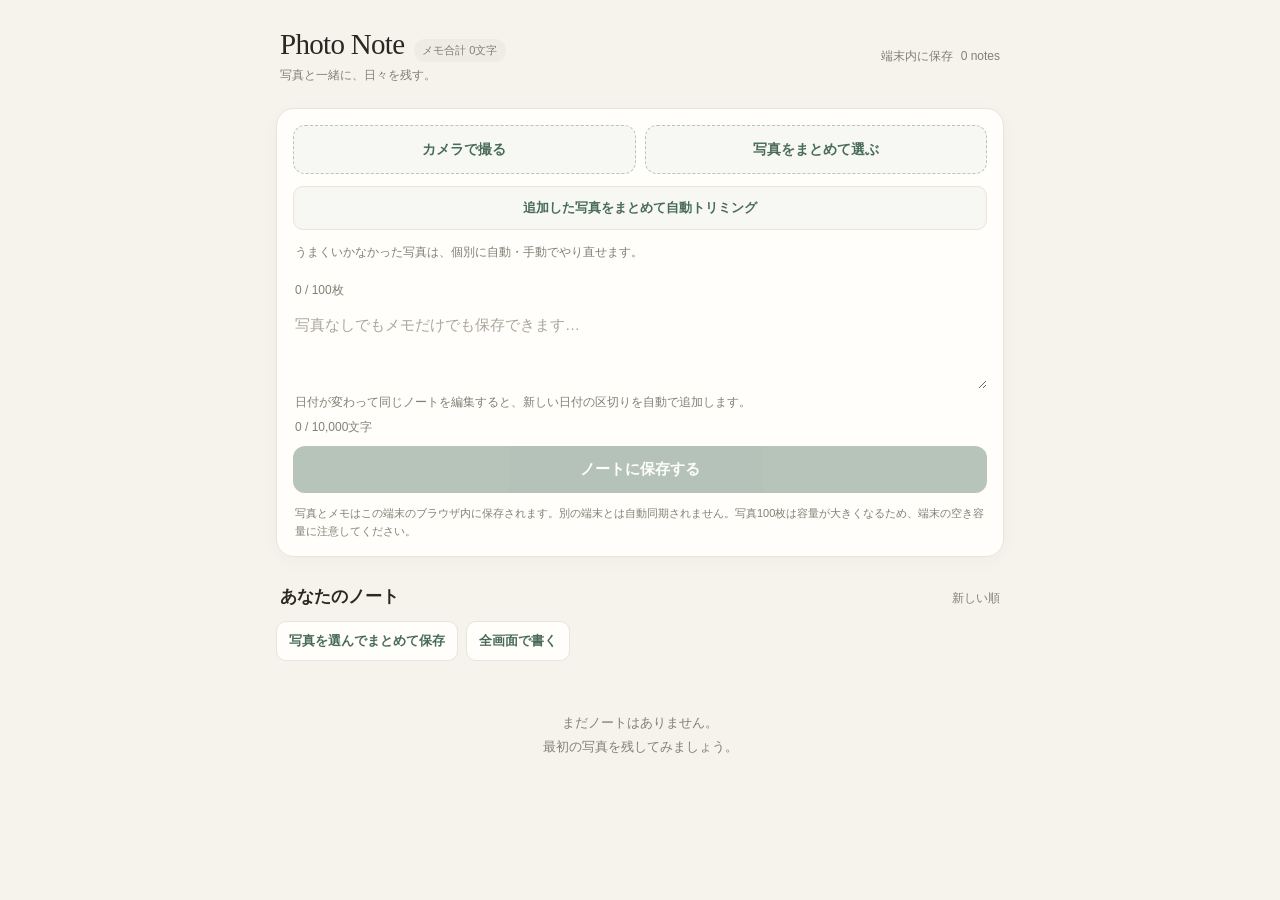
==== commit a1af5020: "Add files via upload" ====
--- a/index.html
+++ b/index.html
@@ -1,6 +1,6 @@
 <!doctype html><html lang="ja"><head><meta charset="utf-8"><meta name="viewport" content="width=device-width,initial-scale=1,viewport-fit=cover"><meta name="theme-color" content="#f6f3ed"><link rel="apple-touch-icon" sizes="180x180" href="apple-touch-icon.png"><link rel="icon" type="image/png" sizes="192x192" href="icon-192.png"><link rel="manifest" href="manifest.webmanifest"><title>Photo Note</title>
 <style>
-:root{--bg:#f6f3ed;--paper:#fffefa;--ink:#292821;--muted:#827f75;--line:#e9e4d9;--accent:#496b59}*{box-sizing:border-box}body{margin:0;background:var(--bg);color:var(--ink);font-family:-apple-system,BlinkMacSystemFont,"Hiragino Kaku Gothic ProN","Yu Gothic",sans-serif}header{max-width:760px;margin:auto;padding:28px 20px 12px;display:flex;align-items:center;justify-content:space-between}h1{font-family:Georgia,serif;font-size:29px;font-weight:500;margin:0;letter-spacing:-.7px}.brand-row{display:flex;align-items:baseline;gap:10px;flex-wrap:wrap}.total-chars{font:11px -apple-system,BlinkMacSystemFont,sans-serif;letter-spacing:0;color:var(--muted);background:#eeece5;border-radius:20px;padding:4px 8px}.nav-back{position:absolute;top:max(14px,env(safe-area-inset-top));left:14px;z-index:55;display:flex;align-items:center;gap:8px;border:1px solid #ffffffaa;border-radius:26px;background:#101010ee;color:#fff;padding:12px 17px;font-size:15px;font-weight:700;box-shadow:0 3px 16px #0007;min-height:46px}.nav-back:active{transform:scale(.97)}.note-char-count{font-size:11px;color:var(--muted);white-space:nowrap}.sub{font-size:12px;color:var(--muted);margin-top:5px}.count{font-size:12px;color:var(--muted)}main{max-width:760px;margin:auto;padding:12px 16px 100px}.composer{background:var(--paper);border:1px solid var(--line);border-radius:18px;padding:16px;box-shadow:0 4px 18px #3c342008}.pickrow{display:grid;grid-template-columns:1fr 1fr;gap:9px}.pick{display:flex;align-items:center;justify-content:center;gap:7px;width:100%;min-height:49px;border:1.5px dashed #b9c5bb;border-radius:12px;color:var(--accent);font-weight:650;background:#f7f8f4;cursor:pointer;font-size:14px}input[type=file]{display:none}.photo-grid{display:grid;grid-template-columns:repeat(3,minmax(0,1fr));gap:8px;margin-top:12px}.photo-cell{position:relative;aspect-ratio:1;border-radius:10px;overflow:hidden;background:#f0eee8}.photo-cell img{width:100%;height:100%;object-fit:cover;display:block;cursor:zoom-in}.remove-photo{position:absolute;top:4px;right:4px;border:0;border-radius:50%;width:26px;height:26px;background:#222b;color:white;font-size:18px;line-height:1}.photo-count{font-size:12px;color:var(--muted);margin:9px 2px 0}textarea{width:100%;resize:vertical;min-height:90px;border:0;outline:0;background:transparent;font:15px/1.7 -apple-system,BlinkMacSystemFont,sans-serif;padding:13px 2px 4px;color:var(--ink)}textarea::placeholder{color:#aaa69b}.save{width:100%;border:0;border-radius:12px;background:var(--accent);color:white;font-size:15px;font-weight:650;padding:14px;cursor:pointer}.save:disabled{opacity:.4;cursor:not-allowed}.editor-tools{display:flex;justify-content:space-between;align-items:center;gap:10px;margin:0 2px 10px}.char-count{font-size:12px;color:var(--muted);font-variant-numeric:tabular-nums}.cancel{border:1px solid var(--line);border-radius:10px;background:transparent;color:var(--muted);padding:10px 14px;cursor:pointer}.note-actions{display:flex;gap:14px;flex-wrap:wrap}.edit,.delete{border:0;background:none;color:var(--accent);font-size:12px;padding:9px 0 0;cursor:pointer}.delete{color:#a19c90}.section{display:flex;justify-content:space-between;align-items:baseline;margin:28px 4px 13px}.section h2{font-size:17px;font-weight:650;margin:0}.section span{font-size:12px;color:var(--muted)}.notes{display:grid;grid-template-columns:repeat(2,minmax(0,1fr));gap:13px}.note{background:var(--paper);border:1px solid var(--line);border-radius:15px;overflow:hidden;box-shadow:0 3px 12px #3c342007}.cover{width:100%;aspect-ratio:4/3;object-fit:cover;display:block;background:#eee;cursor:zoom-in}.thumb-strip{display:flex;gap:5px;padding:7px 9px 0;overflow:hidden}.thumb-strip img{width:42px;height:42px;object-fit:cover;border-radius:6px;flex:0 0 auto;cursor:zoom-in}.note-body{padding:11px 12px 12px}.date{font-size:11px;color:var(--muted);margin-bottom:6px}.note-text{font-size:13px;line-height:1.6;white-space:pre-wrap;overflow-wrap:anywhere}.empty{grid-column:1/-1;text-align:center;color:var(--muted);padding:36px 12px;font-size:13px;line-height:1.8}.hint,.photo-tip{font-size:11px;color:var(--muted);line-height:1.6;margin:12px 2px 0}.toast{position:fixed;bottom:22px;left:50%;transform:translateX(-50%);background:#292821;color:#fff;padding:11px 16px;border-radius:30px;font-size:13px;opacity:0;pointer-events:none;transition:.2s;z-index:50}.toast.show{opacity:1}.photo-viewer{position:fixed;inset:0;z-index:40;background:rgba(18,18,16,.97);display:none;align-items:center;justify-content:center;padding:18px}.photo-viewer.open{display:flex}.photo-viewer img{max-width:100%;max-height:100%;object-fit:contain;touch-action:none;transform-origin:center center;will-change:transform;user-select:none;-webkit-user-drag:none}.zoom-tools{position:absolute;top:max(70px,calc(env(safe-area-inset-top) + 62px));right:18px;display:flex;gap:7px}.zoom-tools button{width:38px;height:38px;border:1px solid #ffffff66;border-radius:50%;background:#222;color:#fff;font-size:20px}.viewer-close,.viewer-prev,.viewer-next{position:absolute;border:1px solid #ffffff55;border-radius:50%;background:#222;color:white;cursor:pointer}.viewer-close{top:max(18px,env(safe-area-inset-top));right:18px;width:42px;height:42px;font-size:25px}.viewer-prev,.viewer-next{top:50%;width:42px;height:42px;font-size:24px;transform:translateY(-50%)}.viewer-prev{left:12px}.viewer-next{right:12px}.viewer-index{position:absolute;bottom:max(18px,env(safe-area-inset-bottom));color:#fff;font-size:12px}.camera-note{font-size:11px;color:var(--muted);line-height:1.6;margin:9px 2px 0}.camera-modal{position:fixed;inset:0;z-index:60;background:#111;display:none;flex-direction:column;padding:env(safe-area-inset-top) 14px env(safe-area-inset-bottom)}.camera-modal.open{display:flex}.camera-top{height:54px;display:flex;align-items:center;justify-content:space-between;color:white}.camera-top button,.camera-bottom button{border:1px solid #ffffff55;background:#292929;color:white;border-radius:24px;padding:10px 15px;font-size:14px}.camera-stage{flex:1;display:flex;align-items:center;justify-content:center;min-height:0;overflow:hidden}.camera-stage video{width:100%;max-height:100%;object-fit:contain;border-radius:12px;background:#222;transform-origin:center center}.camera-zoom{display:flex;align-items:center;gap:12px;padding:7px 8px 12px;color:#fff;font-size:13px}.camera-zoom input{flex:1;min-width:0;accent-color:#fff}.camera-zoom-value{width:42px;text-align:right;font-variant-numeric:tabular-nums}.camera-bottom{height:104px;display:flex;align-items:center;justify-content:space-around;gap:10px}.shutter{width:68px;height:68px;border:5px solid white!important;border-radius:50%!important;padding:0!important;background:#fff!important;box-shadow:inset 0 0 0 3px #333}.camera-status{color:#ddd;font-size:12px;text-align:center;padding:6px}.move-photo{position:absolute;top:4px;left:4px;border:0;border-radius:7px;background:#222b;color:white;padding:4px 7px;font-size:12px}.story-modal{position:fixed;inset:0;z-index:70;display:none;background:#111;color:#fff;overflow:hidden}.story-modal.open{display:block}.story-backdrop,.story-blur{position:absolute;inset:-18px;background-position:center;background-size:cover;transition:filter .12s linear}.story-backdrop{filter:brightness(.78)}.story-blur{background:rgba(8,9,9,.08);backdrop-filter:blur(0px);-webkit-backdrop-filter:blur(0px)}.story-top{position:absolute;z-index:4;top:0;left:0;right:0;padding:max(14px,env(safe-area-inset-top)) 16px 12px;display:flex;align-items:center;justify-content:space-between;background:linear-gradient(#0008,transparent);pointer-events:none}.story-top button{pointer-events:auto;border:1px solid #ffffff66;border-radius:22px;background:#1118;color:white;padding:9px 13px;font-size:13px}.story-count{font-size:12px;color:#fff;text-shadow:0 1px 6px #000}.story-scroll{position:absolute;inset:0;overflow-y:auto;overscroll-behavior:contain;z-index:2;scrollbar-width:none}.story-scroll::-webkit-scrollbar{display:none}.story-hero{height:78vh;min-height:480px;display:flex;align-items:flex-end;padding:0 22px 105px}.story-hero-inner{max-width:680px;text-shadow:0 2px 16px #0009}.story-kicker{font-size:11px;letter-spacing:.18em;text-transform:uppercase;color:#ffffffc9;margin-bottom:10px}.story-title{font-family:Georgia,serif;font-size:clamp(30px,8vw,54px);line-height:1.16;font-weight:500;letter-spacing:-.04em;margin:0}.story-hint{font-size:12px;color:#ffffffd0;margin-top:14px}.story-sheet{position:relative;min-height:65vh;margin-top:-54px;padding:30px 24px calc(60px + env(safe-area-inset-bottom));background:rgba(248,246,240,.88);color:#292821;border-radius:28px 28px 0 0;box-shadow:0 -15px 50px #0002;backdrop-filter:blur(18px);-webkit-backdrop-filter:blur(18px)}.story-sheet:before{content:'';display:block;width:38px;height:4px;border-radius:9px;background:#aaa69b66;margin:-13px auto 26px}.story-date{font-size:11px;letter-spacing:.06em;color:#827f75;margin-bottom:22px}.story-memo{font-family:Georgia,serif;font-size:17px;line-height:2.05;white-space:pre-wrap;overflow-wrap:anywhere;max-width:680px;margin:0 auto}.story-empty{color:#827f75;font-size:14px}.story-photos{display:flex;gap:9px;overflow-x:auto;margin:28px -5px 0;padding:4px 5px 12px}.story-photos img{width:76px;height:76px;object-fit:cover;border-radius:10px;flex:0 0 auto;border:2px solid transparent}.story-photos img.active{border-color:#496b59}.story-end{font-size:11px;color:#827f75;text-align:center;margin-top:34px;letter-spacing:.08em}
+:root{--bg:#f6f3ed;--paper:#fffefa;--ink:#292821;--muted:#827f75;--line:#e9e4d9;--accent:#496b59}*{box-sizing:border-box}body{margin:0;background:var(--bg);color:var(--ink);font-family:-apple-system,BlinkMacSystemFont,"Hiragino Kaku Gothic ProN","Yu Gothic",sans-serif}header{max-width:760px;margin:auto;padding:28px 20px 12px;display:flex;align-items:center;justify-content:space-between}h1{font-family:Georgia,serif;font-size:29px;font-weight:500;margin:0;letter-spacing:-.7px}.brand-row{display:flex;align-items:baseline;gap:10px;flex-wrap:wrap}.total-chars{font:11px -apple-system,BlinkMacSystemFont,sans-serif;letter-spacing:0;color:var(--muted);background:#eeece5;border-radius:20px;padding:4px 8px}.nav-back{position:absolute;top:max(14px,env(safe-area-inset-top));left:14px;z-index:55;display:flex;align-items:center;gap:8px;border:1px solid #ffffffaa;border-radius:26px;background:#101010ee;color:#fff;padding:12px 17px;font-size:15px;font-weight:700;box-shadow:0 3px 16px #0007;min-height:46px}.nav-back:active{transform:scale(.97)}.note-char-count{font-size:11px;color:var(--muted);white-space:nowrap}.sub{font-size:12px;color:var(--muted);margin-top:5px}.count{font-size:12px;color:var(--muted)}main{max-width:760px;margin:auto;padding:12px 16px 100px}.composer{background:var(--paper);border:1px solid var(--line);border-radius:18px;padding:16px;box-shadow:0 4px 18px #3c342008}.pickrow{display:grid;grid-template-columns:1fr 1fr;gap:9px}.pick{display:flex;align-items:center;justify-content:center;gap:7px;width:100%;min-height:49px;border:1.5px dashed #b9c5bb;border-radius:12px;color:var(--accent);font-weight:650;background:#f7f8f4;cursor:pointer;font-size:14px}input[type=file]{display:none}.crop-batch-tools{display:flex;flex-direction:column;gap:5px;margin-top:12px}.crop-batch-tools .tool-btn{width:100%;padding:12px;border:1px solid var(--line);border-radius:10px;background:#f7f8f4;color:var(--accent);font-weight:700}.photo-grid{display:grid;grid-template-columns:repeat(3,minmax(0,1fr));gap:8px;margin-top:12px}.photo-cell{position:relative;aspect-ratio:1;border-radius:10px;overflow:hidden;background:#f0eee8}.photo-cell img{width:100%;height:100%;object-fit:cover;display:block;cursor:zoom-in}.remove-photo{position:absolute;top:4px;right:4px;border:0;border-radius:50%;width:26px;height:26px;background:#222b;color:white;font-size:18px;line-height:1}.photo-count{font-size:12px;color:var(--muted);margin:9px 2px 0}textarea{width:100%;resize:vertical;min-height:90px;border:0;outline:0;background:transparent;font:15px/1.7 -apple-system,BlinkMacSystemFont,sans-serif;padding:13px 2px 4px;color:var(--ink)}textarea::placeholder{color:#aaa69b}.save{width:100%;border:0;border-radius:12px;background:var(--accent);color:white;font-size:15px;font-weight:650;padding:14px;cursor:pointer}.save:disabled{opacity:.4;cursor:not-allowed}.editor-tools{display:flex;justify-content:space-between;align-items:center;gap:10px;margin:0 2px 10px}.char-count{font-size:12px;color:var(--muted);font-variant-numeric:tabular-nums}.cancel{border:1px solid var(--line);border-radius:10px;background:transparent;color:var(--muted);padding:10px 14px;cursor:pointer}.note-actions{display:flex;gap:14px;flex-wrap:wrap}.edit,.delete{border:0;background:none;color:var(--accent);font-size:12px;padding:9px 0 0;cursor:pointer}.delete{color:#a19c90}.section{display:flex;justify-content:space-between;align-items:baseline;margin:28px 4px 13px}.section h2{font-size:17px;font-weight:650;margin:0}.section span{font-size:12px;color:var(--muted)}.notes{display:grid;grid-template-columns:repeat(2,minmax(0,1fr));gap:13px}.note{background:var(--paper);border:1px solid var(--line);border-radius:15px;overflow:hidden;box-shadow:0 3px 12px #3c342007}.cover{width:100%;aspect-ratio:4/3;object-fit:cover;display:block;background:#eee;cursor:zoom-in}.thumb-strip{display:flex;gap:5px;padding:7px 9px 0;overflow:hidden}.thumb-strip img{width:42px;height:42px;object-fit:cover;border-radius:6px;flex:0 0 auto;cursor:zoom-in}.note-body{padding:11px 12px 12px}.date{font-size:11px;color:var(--muted);margin-bottom:6px}.note-text{font-size:13px;line-height:1.6;white-space:pre-wrap;overflow-wrap:anywhere}.empty{grid-column:1/-1;text-align:center;color:var(--muted);padding:36px 12px;font-size:13px;line-height:1.8}.hint,.photo-tip{font-size:11px;color:var(--muted);line-height:1.6;margin:12px 2px 0}.toast{position:fixed;bottom:22px;left:50%;transform:translateX(-50%);background:#292821;color:#fff;padding:11px 16px;border-radius:30px;font-size:13px;opacity:0;pointer-events:none;transition:.2s;z-index:50}.toast.show{opacity:1}.photo-viewer{position:fixed;inset:0;z-index:40;background:rgba(18,18,16,.97);display:none;align-items:center;justify-content:center;padding:18px}.photo-viewer.open{display:flex}.photo-viewer img{max-width:100%;max-height:100%;object-fit:contain;touch-action:none;transform-origin:center center;will-change:transform;user-select:none;-webkit-user-drag:none}.zoom-tools{position:absolute;top:max(70px,calc(env(safe-area-inset-top) + 62px));right:18px;display:flex;gap:7px}.zoom-tools button{width:38px;height:38px;border:1px solid #ffffff66;border-radius:50%;background:#222;color:#fff;font-size:20px}.viewer-close,.viewer-prev,.viewer-next{position:absolute;border:1px solid #ffffff55;border-radius:50%;background:#222;color:white;cursor:pointer}.viewer-close{top:max(18px,env(safe-area-inset-top));right:18px;width:42px;height:42px;font-size:25px}.viewer-prev,.viewer-next{top:50%;width:42px;height:42px;font-size:24px;transform:translateY(-50%)}.viewer-prev{left:12px}.viewer-next{right:12px}.viewer-index{position:absolute;bottom:max(18px,env(safe-area-inset-bottom));color:#fff;font-size:12px}.camera-note{font-size:11px;color:var(--muted);line-height:1.6;margin:9px 2px 0}.camera-modal{position:fixed;inset:0;z-index:60;background:#111;display:none;flex-direction:column;padding:env(safe-area-inset-top) 14px env(safe-area-inset-bottom)}.camera-modal.open{display:flex}.camera-top{height:54px;display:flex;align-items:center;justify-content:space-between;color:white}.camera-top button,.camera-bottom button{border:1px solid #ffffff55;background:#292929;color:white;border-radius:24px;padding:10px 15px;font-size:14px}.camera-stage{flex:1;display:flex;align-items:center;justify-content:center;min-height:0;overflow:hidden}.camera-stage video{width:100%;max-height:100%;object-fit:contain;border-radius:12px;background:#222;transform-origin:center center}.camera-zoom{display:flex;align-items:center;gap:12px;padding:7px 8px 12px;color:#fff;font-size:13px}.camera-zoom input{flex:1;min-width:0;accent-color:#fff}.camera-zoom-value{width:42px;text-align:right;font-variant-numeric:tabular-nums}.camera-bottom{height:104px;display:flex;align-items:center;justify-content:space-around;gap:10px}.shutter{width:68px;height:68px;border:5px solid white!important;border-radius:50%!important;padding:0!important;background:#fff!important;box-shadow:inset 0 0 0 3px #333}.camera-status{color:#ddd;font-size:12px;text-align:center;padding:6px}.move-photo{position:absolute;top:4px;left:4px;border:0;border-radius:7px;background:#222b;color:white;padding:4px 7px;font-size:12px}.story-modal{position:fixed;inset:0;z-index:70;display:none;background:#111;color:#fff;overflow:hidden}.story-modal.open{display:block}.story-backdrop,.story-blur{position:absolute;inset:-18px;background-position:center;background-size:cover;transition:filter .12s linear}.story-backdrop{filter:brightness(.78)}.story-blur{background:rgba(8,9,9,.08);backdrop-filter:blur(0px);-webkit-backdrop-filter:blur(0px)}.story-top{position:absolute;z-index:4;top:0;left:0;right:0;padding:max(14px,env(safe-area-inset-top)) 16px 12px;display:flex;align-items:center;justify-content:space-between;background:linear-gradient(#0008,transparent);pointer-events:none}.story-top button{pointer-events:auto;border:1px solid #ffffff66;border-radius:22px;background:#1118;color:white;padding:9px 13px;font-size:13px}.story-count{font-size:12px;color:#fff;text-shadow:0 1px 6px #000}.story-scroll{position:absolute;inset:0;overflow-y:auto;overscroll-behavior:contain;z-index:2;scrollbar-width:none}.story-scroll::-webkit-scrollbar{display:none}.story-hero{height:78vh;min-height:480px;display:flex;align-items:flex-end;padding:0 22px 105px}.story-hero-inner{max-width:680px;text-shadow:0 2px 16px #0009}.story-kicker{font-size:11px;letter-spacing:.18em;text-transform:uppercase;color:#ffffffc9;margin-bottom:10px}.story-title{font-family:Georgia,serif;font-size:clamp(30px,8vw,54px);line-height:1.16;font-weight:500;letter-spacing:-.04em;margin:0}.story-hint{font-size:12px;color:#ffffffd0;margin-top:14px}.story-sheet{position:relative;min-height:65vh;margin-top:-54px;padding:30px 24px calc(60px + env(safe-area-inset-bottom));background:rgba(248,246,240,.88);color:#292821;border-radius:28px 28px 0 0;box-shadow:0 -15px 50px #0002;backdrop-filter:blur(18px);-webkit-backdrop-filter:blur(18px)}.story-sheet:before{content:'';display:block;width:38px;height:4px;border-radius:9px;background:#aaa69b66;margin:-13px auto 26px}.story-date{font-size:11px;letter-spacing:.06em;color:#827f75;margin-bottom:22px}.story-memo{font-family:Georgia,serif;font-size:17px;line-height:2.05;white-space:pre-wrap;overflow-wrap:anywhere;max-width:680px;margin:0 auto}.story-empty{color:#827f75;font-size:14px}.story-photos{display:flex;gap:9px;overflow-x:auto;margin:28px -5px 0;padding:4px 5px 12px}.story-photos img{width:76px;height:76px;object-fit:cover;border-radius:10px;flex:0 0 auto;border:2px solid transparent}.story-photos img.active{border-color:#496b59}.story-end{font-size:11px;color:#827f75;text-align:center;margin-top:34px;letter-spacing:.08em}
 @media(min-width:620px){.notes{grid-template-columns:repeat(3,minmax(0,1fr))}}
 @media (orientation: landscape) and (max-height: 600px){
   .camera-modal{padding:env(safe-area-inset-top) max(12px,env(safe-area-inset-right)) env(safe-area-inset-bottom) max(12px,env(safe-area-inset-left))}
@@ -20,13 +20,24 @@
 .selection-toolbar{display:flex;gap:8px;align-items:center;flex-wrap:wrap;margin:0 0 14px}.tool-btn{border:1px solid var(--line);background:var(--paper);color:var(--accent);border-radius:10px;padding:10px 12px;font-size:13px;font-weight:650}.note-text{display:none}.note{position:relative}.select-overlay{position:absolute;top:8px;left:8px;z-index:3;background:#fff;border-radius:9px;padding:5px 8px;box-shadow:0 2px 8px #0003;font-size:12px}.select-overlay input{display:inline-block;width:18px;height:18px;vertical-align:middle}.photo-select-modal{position:fixed;inset:0;z-index:90;background:#f6f3ed;display:none;flex-direction:column;padding:env(safe-area-inset-top) 14px env(safe-area-inset-bottom)}.photo-select-modal.open{display:flex}.select-head{display:flex;align-items:center;justify-content:space-between;padding:12px 0}.select-head strong{font-size:17px}.select-grid{display:grid;grid-template-columns:repeat(3,minmax(0,1fr));gap:7px;overflow:auto;padding-bottom:12px}.select-item{position:relative;aspect-ratio:1}.select-item img{width:100%;height:100%;object-fit:cover;border-radius:9px}.select-item input{position:absolute;top:6px;left:6px;width:23px;height:23px;accent-color:var(--accent)}.select-actions{display:flex;gap:8px;padding:10px 0}.select-actions button{flex:1}.composer.full-editor{position:fixed;inset:0;z-index:80;border-radius:0;overflow:auto;padding:calc(env(safe-area-inset-top) + 16px) 16px calc(env(safe-area-inset-bottom) + 18px);margin:0}.composer.full-editor textarea{min-height:42vh;font-size:17px}.editor-full-btn{border:1px solid var(--line);background:transparent;border-radius:10px;padding:8px 11px;color:var(--accent)}.undo-toast{position:fixed;bottom:22px;left:50%;transform:translateX(-50%);z-index:100;background:#292821;color:#fff;border-radius:28px;padding:9px 12px;display:none;align-items:center;gap:12px;font-size:13px;white-space:nowrap}.undo-toast.show{display:flex}.undo-toast button{border:0;background:#fff;color:#292821;border-radius:18px;padding:7px 12px;font-weight:700}
 
 .crop-modal{position:fixed;inset:0;z-index:120;background:#171714f5;display:none;flex-direction:column;align-items:center;justify-content:center;padding:calc(env(safe-area-inset-top) + 14px) 14px calc(env(safe-area-inset-bottom) + 14px);color:#fff}
-.crop-modal.open{display:flex}.crop-title{font-size:18px;font-weight:700;margin:4px 0 8px}.crop-help{font-size:12px;color:#ddd;text-align:center;line-height:1.6;margin-bottom:12px}.crop-stage{width:100%;height:min(62vh,620px);display:flex;align-items:center;justify-content:center;overflow:hidden}.crop-canvas{max-width:100%;max-height:100%;touch-action:none;background:#333;border-radius:8px}.crop-actions{display:flex;gap:8px;width:100%;max-width:560px;margin-top:14px;flex-wrap:wrap}.crop-actions button{flex:1;min-width:105px;border:1px solid #ffffff66;border-radius:12px;padding:13px 9px;background:#333;color:#fff;font-weight:650}.crop-actions .crop-primary{background:#496b59;border-color:#496b59}.crop-actions .crop-danger{background:#fff;color:#292821}.photo-edit-tools{position:absolute;left:4px;right:4px;bottom:4px;display:flex;gap:4px;justify-content:center}.photo-edit-tools button{border:0;border-radius:8px;background:#222d;color:#fff;padding:6px 7px;font-size:10px;font-weight:650}
+.crop-modal.open{display:flex}.crop-title{font-size:18px;font-weight:700;margin:4px 0 8px}.crop-help{font-size:12px;color:#ddd;text-align:center;line-height:1.6;margin-bottom:12px}.crop-stage{width:100%;height:min(62vh,620px);display:flex;align-items:center;justify-content:center;overflow:hidden}.crop-canvas{max-width:100%;max-height:100%;touch-action:none;background:#333;border-radius:8px;user-select:none;-webkit-user-select:none}.crop-actions{display:flex;gap:8px;width:100%;max-width:560px;margin-top:14px;flex-wrap:wrap}.crop-actions button{flex:1;min-width:105px;border:1px solid #ffffff66;border-radius:12px;padding:13px 9px;background:#333;color:#fff;font-weight:650}.crop-actions .crop-primary{background:#496b59;border-color:#496b59}.crop-actions .crop-danger{background:#fff;color:#292821}.photo-edit-tools{position:absolute;left:4px;right:4px;bottom:4px;display:flex;gap:4px;justify-content:center}.photo-edit-tools button{border:0;border-radius:8px;background:#222d;color:#fff;padding:6px 7px;font-size:10px;font-weight:650}
+
+.pin-row{display:flex;justify-content:flex-end;margin:0 0 7px}
+.pin-btn{border:1px solid var(--line);background:#fffaf0;color:#79602b;border-radius:999px;padding:6px 11px;font-size:12px;font-weight:700}
+.pin-btn.is-pinned{background:#f2e5bd;border-color:#c6a85b;color:#604916}
+.note.pinned{border:1.5px solid #c6a85b;box-shadow:0 3px 14px #b89b4a22}
+.day-counts{display:flex;flex-wrap:wrap;gap:5px;margin:8px 0 10px}
+.day-count{font-size:11px;color:#655b43;background:#f4f0e5;border-radius:7px;padding:4px 7px}
+.note-text .day-segment{display:block;background:#f6f3e9;border-left:3px solid #c6b98e;border-radius:4px;padding:7px 9px;margin:6px 0;white-space:pre-wrap;overflow-wrap:anywhere}
+.note-text .day-segment:first-child{background:#f1f5f1;border-left-color:#91aa96}
+.day-heading{font-size:11px;font-weight:700;color:#746b56;margin-bottom:4px}
+.editor-day-hint{font-size:12px;color:var(--muted);margin:0 2px 8px;line-height:1.5}
 </style></head><body>
 <header><div><div class="brand-row"><h1>Photo Note</h1><span class="total-chars" id="totalChars">メモ合計 0文字</span></div><div class="sub">写真と一緒に、日々を残す。</div></div><div style="display:flex;align-items:center;gap:8px"><span class="count">端末内に保存</span><div class="count" id="count">0 notes</div></div></header><main>
 <section class="composer"><div class="pickrow"><button class="pick" id="openCamera" type="button">カメラで撮る</button><label class="pick" for="galleryPhotos">写真をまとめて選ぶ</label></div><input id="galleryPhotos" type="file" accept="image/*" multiple>
-<div class="photo-grid" id="draftGrid"></div><div class="photo-count" id="photoCount">写真は最大100枚まで追加できます</div><textarea id="memo" maxlength="10000" placeholder="写真なしでもメモだけでも保存できます…"></textarea><div class="editor-tools"><span class="char-count" id="charCount">0 / 10,000文字</span><button class="editor-full-btn" id="closeFullEditor" type="button" style="display:none">全画面を閉じる</button><button class="cancel" id="cancel" type="button" style="display:none">編集をやめる</button></div><button class="save" id="save" disabled>ノートに保存する</button><div class="hint">写真とメモはこの端末のブラウザ内に保存されます。別の端末とは自動同期されません。写真100枚は容量が大きくなるため、端末の空き容量に注意してください。</div></section>
+<div class="crop-batch-tools"><button class="tool-btn" id="autoCropAll" type="button">追加した写真をまとめて自動トリミング</button><span id="cropBatchStatus" class="photo-count">うまくいかなかった写真は、個別に自動・手動でやり直せます。</span></div><div class="photo-grid" id="draftGrid"></div><div class="photo-count" id="photoCount">写真は最大100枚まで追加できます</div><textarea id="memo" maxlength="10000" placeholder="写真なしでもメモだけでも保存できます…"></textarea><div class="editor-day-hint">日付が変わって同じノートを編集すると、新しい日付の区切りを自動で追加します。</div><div class="editor-tools"><span class="char-count" id="charCount">0 / 10,000文字</span><button class="editor-full-btn" id="closeFullEditor" type="button" style="display:none">全画面を閉じる</button><button class="cancel" id="cancel" type="button" style="display:none">編集をやめる</button></div><button class="save" id="save" disabled>ノートに保存する</button><div class="hint">写真とメモはこの端末のブラウザ内に保存されます。別の端末とは自動同期されません。写真100枚は容量が大きくなるため、端末の空き容量に注意してください。</div></section>
 <div class="section"><h2>あなたのノート</h2><span>新しい順</span></div><div class="selection-toolbar"><button class="tool-btn" id="choosePhotos" type="button">写真を選んでまとめて保存</button><button class="tool-btn" id="fullEditor" type="button">全画面で書く</button></div><section class="notes" id="notes"><div class="empty">まだノートはありません。<br>最初の写真を残してみましょう。</div></section></main>
-<div class="camera-modal" id="cameraModal" role="dialog" aria-modal="true" aria-label="Photo Noteカメラ"><div class="camera-top"><button id="cameraClose" type="button">閉じる</button><span id="cameraMode">背面カメラ</span><button id="cameraSwitch" type="button">カメラ切替</button></div><div class="camera-stage"><video id="cameraVideo" autoplay muted playsinline></video></div><div class="camera-zoom"><span>−</span><input id="cameraZoom" type="range" min="1" max="3" step="0.1" value="1" aria-label="カメラズーム"><span>＋</span><span class="camera-zoom-value" id="cameraZoomValue">1.0×</span></div><div class="camera-status" id="cameraStatus">カメラを準備しています</div><div class="camera-bottom"><button id="cameraFlash" type="button" disabled>フラッシュは端末依存</button><button class="shutter" id="cameraCapture" type="button" aria-label="撮影"></button><button id="cameraDone" type="button">完了</button></div></div><div class="photo-viewer" id="photoViewer" role="dialog" aria-modal="true" aria-label="写真の拡大表示"><button class="nav-back" id="viewerBack" type="button" aria-label="一覧画面に戻る">← <span>一覧へ</span></button><button class="viewer-prev" id="viewerPrev" type="button">‹</button><img id="viewerImage" alt="拡大した写真"><div class="zoom-tools"><button id="zoomOut" type="button" aria-label="縮小">−</button><button id="zoomReset" type="button" aria-label="倍率を戻す">↺</button><button id="zoomIn" type="button" aria-label="拡大">＋</button></div><button class="viewer-next" id="viewerNext" type="button">›</button><div class="viewer-index" id="viewerIndex"></div></div><div class="story-modal" id="storyModal" role="dialog" aria-modal="true" aria-label="ストーリーモード"><div class="story-backdrop" id="storyBackdrop"></div><div class="story-blur" id="storyBlur"></div><div class="story-top"><button id="storyClose" type="button" aria-label="一覧画面に戻る">← <span>一覧へ</span></button><span class="story-count" id="storyCount"></span><button id="storyTop" type="button">写真に戻る ↑</button></div><div class="story-scroll" id="storyScroll"><section class="story-hero"><div class="story-hero-inner"><div class="story-kicker">A MOMENT TO REMEMBER</div><h2 class="story-title" id="storyTitle">その日の記録</h2><div class="story-hint">スクロールして、記憶をたどる</div></div></section><section class="story-sheet"><div class="story-date" id="storyDate"></div><div class="story-memo" id="storyMemo"></div><div class="story-photos" id="storyPhotos"></div><div class="story-end">— PHOTO NOTE —</div></section></div></div><div class="photo-select-modal" id="photoSelectModal"><div class="select-head"><strong>保存する写真を選択</strong><button class="cancel" id="closePhotoSelect" type="button">閉じる</button></div><div class="select-grid" id="selectGrid"></div><div class="select-actions"><button class="tool-btn" id="selectAllPhotos" type="button">すべて選択</button><button class="save" id="shareSelectedPhotos" type="button">選んだ写真を共有</button></div><div class="hint">iPhoneの共有画面が開いたら「画像を保存」を選んでください。</div></div><div class="undo-toast" id="undoToast"><span id="undoMessage">削除しました</span><button id="undoDelete" type="button">元に戻す</button></div><div class="crop-modal" id="cropModal" role="dialog" aria-modal="true" aria-label="写真のトリミング"><div class="crop-title" id="cropTitle">写真をトリミング</div><div class="crop-help" id="cropHelp">写真の上を指でなぞって、残したい範囲を囲んでください。</div><div class="crop-stage"><canvas id="cropCanvas" class="crop-canvas"></canvas></div><div class="crop-actions"><button id="autoCrop" type="button">自動トリミング</button><button id="manualCrop" type="button">手動で範囲を選ぶ</button><button id="cancelCrop" type="button">キャンセル</button><button id="applyCrop" class="crop-primary" type="button">この切り抜きを使う</button></div></div><div class="toast" id="toast"></div>
+<div class="camera-modal" id="cameraModal" role="dialog" aria-modal="true" aria-label="Photo Noteカメラ"><div class="camera-top"><button id="cameraClose" type="button">閉じる</button><span id="cameraMode">背面カメラ</span><button id="cameraSwitch" type="button">カメラ切替</button></div><div class="camera-stage"><video id="cameraVideo" autoplay muted playsinline></video></div><div class="camera-zoom"><span>−</span><input id="cameraZoom" type="range" min="1" max="3" step="0.1" value="1" aria-label="カメラズーム"><span>＋</span><span class="camera-zoom-value" id="cameraZoomValue">1.0×</span></div><div class="camera-status" id="cameraStatus">カメラを準備しています</div><div class="camera-bottom"><button id="cameraFlash" type="button" disabled>フラッシュは端末依存</button><button class="shutter" id="cameraCapture" type="button" aria-label="撮影"></button><button id="cameraDone" type="button">完了</button></div></div><div class="photo-viewer" id="photoViewer" role="dialog" aria-modal="true" aria-label="写真の拡大表示"><button class="nav-back" id="viewerBack" type="button" aria-label="一覧画面に戻る">← <span>一覧へ</span></button><button class="viewer-prev" id="viewerPrev" type="button">‹</button><img id="viewerImage" alt="拡大した写真"><div class="zoom-tools"><button id="zoomOut" type="button" aria-label="縮小">−</button><button id="zoomReset" type="button" aria-label="倍率を戻す">↺</button><button id="zoomIn" type="button" aria-label="拡大">＋</button></div><button class="viewer-next" id="viewerNext" type="button">›</button><div class="viewer-index" id="viewerIndex"></div></div><div class="story-modal" id="storyModal" role="dialog" aria-modal="true" aria-label="ストーリーモード"><div class="story-backdrop" id="storyBackdrop"></div><div class="story-blur" id="storyBlur"></div><div class="story-top"><button id="storyClose" type="button" aria-label="一覧画面に戻る">← <span>一覧へ</span></button><span class="story-count" id="storyCount"></span><button id="storyTop" type="button">写真に戻る ↑</button></div><div class="story-scroll" id="storyScroll"><section class="story-hero"><div class="story-hero-inner"><div class="story-kicker">A MOMENT TO REMEMBER</div><h2 class="story-title" id="storyTitle">その日の記録</h2><div class="story-hint">スクロールして、記憶をたどる</div></div></section><section class="story-sheet"><div class="story-date" id="storyDate"></div><div class="story-memo" id="storyMemo"></div><div class="story-photos" id="storyPhotos"></div><div class="story-end">— PHOTO NOTE —</div></section></div></div><div class="photo-select-modal" id="photoSelectModal"><div class="select-head"><strong>保存する写真を選択</strong><button class="cancel" id="closePhotoSelect" type="button">閉じる</button></div><div class="select-grid" id="selectGrid"></div><div class="select-actions"><button class="tool-btn" id="selectAllPhotos" type="button">すべて選択</button><button class="save" id="shareSelectedPhotos" type="button">選んだ写真を共有</button></div><div class="hint">iPhoneの共有画面が開いたら「画像を保存」を選んでください。</div></div><div class="undo-toast" id="undoToast"><span id="undoMessage">削除しました</span><button id="undoDelete" type="button">元に戻す</button></div><div class="crop-modal" id="cropModal" role="dialog" aria-modal="true" aria-label="写真のトリミング"><div class="crop-title" id="cropTitle">写真をトリミング</div><div class="crop-help" id="cropHelp">枠の四隅・辺をドラッグして範囲を調整できます。枠の内側を動かすと位置を移動できます。</div><div class="crop-stage"><canvas id="cropCanvas" class="crop-canvas"></canvas></div><div class="crop-actions"><button id="autoCrop" type="button">自動トリミング</button><button id="manualCrop" type="button">手動で範囲を選ぶ</button><button id="cancelCrop" type="button">キャンセル</button><button id="applyCrop" class="crop-primary" type="button">この切り抜きを使う</button></div></div><div class="toast" id="toast"></div>
 <script>
 const DB='photo-note-db',STORE='notes';let db,draft=[],editingId=null,viewerImages=[],viewerAt=0,cameraStream=null,cameraFacing='environment',cameraZoom=1,nativeZoom=false,cameraZoomMin=1,cameraZoomMax=3;const $=id=>document.getElementById(id);
 async function stopCamera(){if(cameraStream){cameraStream.getTracks().forEach(t=>t.stop());cameraStream=null}$('cameraVideo').srcObject=null}
@@ -90,17 +101,64 @@
 // Crop editor: manual selection works by dragging a rectangle; auto finds the largest bright document/screen region.
 let cropIndex=-1,cropImage=null,cropRect=null,cropMode='manual',cropDisplay={x:0,y:0,w:0,h:0},cropDragging=false,cropStart=null;
 const cropCanvas=$('cropCanvas'),cropCtx=cropCanvas.getContext('2d');
-function cropDraw(){if(!cropImage)return;cropCtx.clearRect(0,0,cropCanvas.width,cropCanvas.height);cropCtx.drawImage(cropImage,cropDisplay.x,cropDisplay.y,cropDisplay.w,cropDisplay.h);if(cropRect){const x=cropDisplay.x+cropRect.x*cropDisplay.w,y=cropDisplay.y+cropRect.y*cropDisplay.h,w=cropRect.w*cropDisplay.w,h=cropRect.h*cropDisplay.h;cropCtx.fillStyle='rgba(0,0,0,.38)';cropCtx.fillRect(cropDisplay.x,cropDisplay.y,cropDisplay.w,cropDisplay.h);cropCtx.clearRect(x,y,w,h);cropCtx.drawImage(cropImage, cropDisplay.x + cropRect.x*cropDisplay.w, cropDisplay.y + cropRect.y*cropDisplay.h, cropRect.w*cropDisplay.w, cropRect.h*cropDisplay.h, x,y,w,h);cropCtx.strokeStyle='#49d39a';cropCtx.lineWidth=Math.max(2,cropCanvas.width/350);cropCtx.strokeRect(x,y,w,h)}}
-function cropFit(){const maxW=Math.max(280,Math.min(window.innerWidth-28,650)),maxH=Math.max(240,Math.min(window.innerHeight*.58,650)),scale=Math.min(maxW/cropImage.naturalWidth,maxH/cropImage.naturalHeight);cropCanvas.width=Math.round(cropImage.naturalWidth*scale);cropCanvas.height=Math.round(cropImage.naturalHeight*scale);cropDisplay={x:0,y:0,w:cropCanvas.width,h:cropCanvas.height};cropDraw()}
-function autoDetectCrop(img){const c=document.createElement('canvas'),w=140,h=Math.max(60,Math.round(140*img.naturalHeight/img.naturalWidth));c.width=w;c.height=h;const x=c.getContext('2d',{willReadFrequently:true});x.drawImage(img,0,0,w,h);const d=x.getImageData(0,0,w,h).data,mask=new Uint8Array(w*h),seen=new Uint8Array(w*h);for(let p=0;p<w*h;p++){const r=d[p*4],g=d[p*4+1],b=d[p*4+2],v=.299*r+.587*g+.114*b,hi=Math.max(r,g,b),lo=Math.min(r,g,b),sat=hi?((hi-lo)/hi):0;mask[p]=(v>188&&sat<.42)?1:0}let best=null;for(let p=0;p<w*h;p++){if(!mask[p]||seen[p])continue;let q=[p],head=0;seen[p]=1;let minX=w,maxX=0,minY=h,maxY=0,count=0;while(head<q.length){const z=q[head++],xx=z%w,yy=(z/w)|0;count++;minX=Math.min(minX,xx);maxX=Math.max(maxX,xx);minY=Math.min(minY,yy);maxY=Math.max(maxY,yy);for(let dy=-1;dy<=1;dy++)for(let dx=-1;dx<=1;dx++){const nx=xx+dx,ny=yy+dy;if(nx<0||ny<0||nx>=w||ny>=h)continue;const ni=ny*w+nx;if(mask[ni]&&!seen[ni]){seen[ni]=1;q.push(ni)}}}const bw=maxX-minX+1,bh=maxY-minY+1,area=bw*bh;if(count>Math.max(30,w*h*.008)&&bw>w*.12&&bh>h*.06&&area<w*h*.92){const score=count+area*.15;if(!best||score>best.score)best={minX,maxX,minY,maxY,score}}}if(!best)return null;const padX=Math.max(2,Math.round((best.maxX-best.minX)*.035)),padY=Math.max(2,Math.round((best.maxY-best.minY)*.035));return{x:Math.max(0,(best.minX-padX)/w),y:Math.max(0,(best.minY-padY)/h),w:Math.min(w,best.maxX+padX+1)/w-Math.max(0,(best.minX-padX)/w),h:Math.min(h,best.maxY+padY+1)/h-Math.max(0,(best.minY-padY)/h)}}
-function openCrop(i,mode){cropIndex=i;cropMode=mode;cropImage=new Image();cropImage.onload=()=>{cropFit();cropRect={x:0,y:0,w:1,h:1};if(mode==='auto'){const found=autoDetectCrop(cropImage);if(found){cropRect=found;$('cropHelp').textContent='明るい紙面・スクリーンらしい範囲を検出しました。枠を確認し、必要なら手動で調整してください。'}else{$('cropHelp').textContent='自動検出できませんでした。手動で範囲を囲んでください。';cropRect={x:.08,y:.08,w:.84,h:.84}}}else{$('cropHelp').textContent='写真の上を指でなぞって、残したい範囲を囲んでください。'}cropDraw();$('cropModal').classList.add('open');document.body.style.overflow='hidden'};cropImage.onerror=()=>toast('写真を開けませんでした');cropImage.src=draft[i]}
+function cropDraw(){
+ if(!cropImage)return;
+ const W=cropCanvas.width,H=cropCanvas.height;
+ cropCtx.clearRect(0,0,W,H);cropCtx.drawImage(cropImage,0,0,W,H);
+ if(!cropRect)return;
+ const x=cropRect.x*W,y=cropRect.y*H,w=cropRect.w*W,h=cropRect.h*H;
+ cropCtx.fillStyle='rgba(0,0,0,.48)';
+ cropCtx.fillRect(0,0,W,y);cropCtx.fillRect(0,y+h,W,H-y-h);cropCtx.fillRect(0,y,x,h);cropCtx.fillRect(x+w,y,W-x-w,h);
+ cropCtx.strokeStyle='#fff';cropCtx.lineWidth=Math.max(2,W/420);cropCtx.strokeRect(x,y,w,h);
+ cropCtx.strokeStyle='#48c995';cropCtx.lineWidth=Math.max(2,W/500);cropCtx.strokeRect(x,y,w,h);
+ const hs=Math.max(12,Math.min(22,W/18));
+ const pts=[[x,y],[x+w/2,y],[x+w,y],[x+w,y+h/2],[x+w,y+h],[x+w/2,y+h],[x,y+h],[x,y+h/2]];
+ pts.forEach(([px,py])=>{cropCtx.fillStyle='#fff';cropCtx.strokeStyle='#287d5b';cropCtx.lineWidth=2;cropCtx.beginPath();cropCtx.rect(px-hs/2,py-hs/2,hs,hs);cropCtx.fill();cropCtx.stroke()});
+}
+function cropFit(){const maxW=Math.max(280,Math.min(window.innerWidth-28,650)),maxH=Math.max(240,Math.min(window.innerHeight*.58,650)),scale=Math.min(maxW/cropImage.naturalWidth,maxH/cropImage.naturalHeight);cropCanvas.width=Math.max(1,Math.round(cropImage.naturalWidth*scale));cropCanvas.height=Math.max(1,Math.round(cropImage.naturalHeight*scale));cropDisplay={x:0,y:0,w:cropCanvas.width,h:cropCanvas.height};cropDraw()}
+function autoDetectCrop(img){
+ const w=180,h=Math.max(80,Math.round(180*img.naturalHeight/img.naturalWidth));
+ const c=document.createElement('canvas');c.width=w;c.height=h;const ctx=c.getContext('2d',{willReadFrequently:true});ctx.drawImage(img,0,0,w,h);
+ const data=ctx.getImageData(0,0,w,h).data,mask=new Uint8Array(w*h),seen=new Uint8Array(w*h);
+ for(let i=0;i<w*h;i++){const r=data[i*4],g=data[i*4+1],b=data[i*4+2],v=.299*r+.587*g+.114*b,hi=Math.max(r,g,b),lo=Math.min(r,g,b),sat=hi?(hi-lo)/hi:0;mask[i]=(v>158&&sat<.58)?1:0}
+ let best=null;
+ for(let i=0;i<w*h;i++){
+  if(!mask[i]||seen[i])continue;
+  const q=[i];seen[i]=1;let head=0,minX=w,maxX=0,minY=h,maxY=0,count=0;
+  while(head<q.length){const z=q[head++],xx=z%w,yy=(z/w)|0;count++;if(xx<minX)minX=xx;if(xx>maxX)maxX=xx;if(yy<minY)minY=yy;if(yy>maxY)maxY=yy;
+   for(let dy=-1;dy<=1;dy++)for(let dx=-1;dx<=1;dx++){const nx=xx+dx,ny=yy+dy;if(nx<0||ny<0||nx>=w||ny>=h)continue;const ni=ny*w+nx;if(mask[ni]&&!seen[ni]){seen[ni]=1;q.push(ni)}}
+  }
+  const bw=maxX-minX+1,bh=maxY-minY+1,box=bw*bh,ratio=bw/bh;
+  if(count<Math.max(45,w*h*.004)||bw<w*.22||bh<h*.055||box>w*h*.78||ratio<.38||ratio>4.8)continue;
+  const fill=count/box,score=count+box*.28+(fill>.45?box*.18:0);
+  if(!best||score>best.score)best={minX,maxX,minY,maxY,score};
+ }
+ if(!best)return null;
+ const px=Math.max(2,Math.round((best.maxX-best.minX+1)*.025)),py=Math.max(2,Math.round((best.maxY-best.minY+1)*.035));
+ const x=Math.max(0,best.minX-px),y=Math.max(0,best.minY-py),right=Math.min(w,best.maxX+1+px),bottom=Math.min(h,best.maxY+1+py);
+ return{x:x/w,y:y/h,w:(right-x)/w,h:(bottom-y)/h};
+}
+function openCrop(i,mode){cropIndex=i;cropMode=mode;cropImage=new Image();cropImage.onload=()=>{cropFit();cropRect={x:.06,y:.06,w:.88,h:.88};if(mode==='auto'){const found=autoDetectCrop(cropImage);if(found){cropRect=found;$('cropHelp').textContent='自動検出した範囲です。四隅や辺を動かして調整できます。枠の内側を動かすと位置を変えられます。'}else{$('cropHelp').textContent='自動検出できませんでした。枠を指で調整して切り抜いてください。'}}else{$('cropHelp').textContent='白い四角の角・辺をドラッグして大きさを調整。内側をドラッグすると移動できます。'}cropDraw();$('cropModal').classList.add('open');document.body.style.overflow='hidden'};cropImage.onerror=()=>toast('写真を開けませんでした');cropImage.src=draft[i]}
 function canvasPoint(e){const r=cropCanvas.getBoundingClientRect();return{x:Math.max(0,Math.min(1,(e.clientX-r.left)/r.width)),y:Math.max(0,Math.min(1,(e.clientY-r.top)/r.height))}}
-cropCanvas.addEventListener('pointerdown',e=>{if(!cropImage)return;cropCanvas.setPointerCapture(e.pointerId);cropDragging=true;cropStart=canvasPoint(e);cropRect={x:cropStart.x,y:cropStart.y,w:.01,h:.01};cropDraw()});cropCanvas.addEventListener('pointermove',e=>{if(!cropDragging)return;const p=canvasPoint(e);cropRect={x:Math.min(p.x,cropStart.x),y:Math.min(p.y,cropStart.y),w:Math.abs(p.x-cropStart.x),h:Math.abs(p.y-cropStart.y)};cropDraw()});function cropEnd(){cropDragging=false;if(cropRect&&(cropRect.w<.025||cropRect.h<.025)){cropRect={x:0,y:0,w:1,h:1};cropDraw()}}cropCanvas.addEventListener('pointerup',cropEnd);cropCanvas.addEventListener('pointercancel',cropEnd);
-$('autoCrop').onclick=()=>{const r=autoDetectCrop(cropImage);if(!r){$('cropHelp').textContent='文字や紙面の範囲を自動検出できませんでした。手動で範囲を囲んでください。';return}cropRect=r;cropDraw();$('cropHelp').textContent='自動検出しました。枠を確認して、必要なら手動で調整してください。'};$('manualCrop').onclick=()=>{$('cropHelp').textContent='写真の上を指でなぞって、残したい範囲を囲んでください。';cropRect={x:.08,y:.08,w:.84,h:.84};cropDraw()};$('cancelCrop').onclick=()=>{cropIndex=-1;cropImage=null;$('cropModal').classList.remove('open');document.body.style.overflow=''};$('applyCrop').onclick=()=>{if(cropIndex<0||!cropRect)return;const r=cropRect;if(r.w<.03||r.h<.03)return toast('切り抜く範囲をもう少し大きく選んでください');const sx=Math.round(r.x*cropImage.naturalWidth),sy=Math.round(r.y*cropImage.naturalHeight),sw=Math.max(1,Math.round(r.w*cropImage.naturalWidth)),sh=Math.max(1,Math.round(r.h*cropImage.naturalHeight));const out=document.createElement('canvas');out.width=sw;out.height=sh;out.getContext('2d').drawImage(cropImage,sx,sy,sw,sh,0,0,sw,sh);draft[cropIndex]=out.toDataURL('image/jpeg',.94);cropIndex=-1;cropImage=null;$('cropModal').classList.remove('open');document.body.style.overflow='';renderDraft();updateCount();toast('切り抜きを反映しました。保存ボタンで確定してください')};
+let cropDragMode='move',cropHandle='se',cropOrigin=null;
+function pickCropAction(p){const r=cropRect,dist=(a,b)=>Math.hypot((p.x-a)*cropCanvas.width,(p.y-b)*cropCanvas.height),corners={nw:[r.x,r.y],n:[r.x+r.w/2,r.y],ne:[r.x+r.w,r.y],e:[r.x+r.w,r.y+r.h/2],se:[r.x+r.w,r.y+r.h],s:[r.x+r.w/2,r.y+r.h],sw:[r.x,r.y+r.h],w:[r.x,r.y+r.h/2]};let hit=null,best=38;for(const [k,v] of Object.entries(corners)){const d=dist(p,v);if(d<best){best=d;hit=k}}if(hit)return{mode:'resize',handle:hit};if(p.x>=r.x&&p.x<=r.x+r.w&&p.y>=r.y&&p.y<=r.y+r.h)return{mode:'move'};return null}
+cropCanvas.addEventListener('pointerdown',e=>{if(!cropImage)return;e.preventDefault();cropCanvas.setPointerCapture(e.pointerId);const p=canvasPoint(e),action=pickCropAction(p);if(!action)return;cropDragging=true;cropDragMode=action.mode;cropHandle=action.handle||'se';cropOrigin={p,rect:{...cropRect}};cropDraw()});
+cropCanvas.addEventListener('pointermove',e=>{if(!cropDragging||!cropOrigin)return;e.preventDefault();const p=canvasPoint(e),o=cropOrigin.rect,dx=p.x-cropOrigin.p.x,dy=p.y-cropOrigin.p.y,min=.035;
+ if(cropDragMode==='move'){cropRect={...o,x:Math.max(0,Math.min(1-o.w,o.x+dx)),y:Math.max(0,Math.min(1-o.h,o.y+dy))}}
+ else{let l=o.x,t=o.y,r=o.x+o.w,b=o.y+o.h;const k=cropHandle;if(k.includes('w'))l=Math.max(0,Math.min(r-min,o.x+dx));if(k.includes('e'))r=Math.min(1,Math.max(l+min,o.x+o.w+dx));if(k.includes('n'))t=Math.max(0,Math.min(b-min,o.y+dy));if(k.includes('s'))b=Math.min(1,Math.max(t+min,o.y+o.h+dy));cropRect={x:l,y:t,w:r-l,h:b-t}}
+ cropDraw()});
+function cropEnd(){cropDragging=false;cropOrigin=null}cropCanvas.addEventListener('pointerup',cropEnd);cropCanvas.addEventListener('pointercancel',cropEnd);
+$('autoCrop').onclick=()=>{const r=autoDetectCrop(cropImage);if(!r){$('cropHelp').textContent='文字や紙面の範囲を自動検出できませんでした。手動で範囲を囲んでください。';return}cropRect=r;cropDraw();$('cropHelp').textContent='自動検出しました。枠を確認して、必要なら手動で調整してください。'};$('manualCrop').onclick=()=>{$('cropHelp').textContent='枠の四隅・上下左右の白いハンドルをドラッグして範囲を狭めます。枠の内側をドラッグすると位置を移動できます。枠の外をタップしても選択範囲は消えません。';cropRect={x:.06,y:.06,w:.88,h:.88};cropDraw()};$('cancelCrop').onclick=()=>{cropIndex=-1;cropImage=null;$('cropModal').classList.remove('open');document.body.style.overflow=''};$('applyCrop').onclick=()=>{if(cropIndex<0||!cropRect)return;const r=cropRect;if(r.w<.03||r.h<.03)return toast('切り抜く範囲をもう少し大きく選んでください');const sx=Math.round(r.x*cropImage.naturalWidth),sy=Math.round(r.y*cropImage.naturalHeight),sw=Math.max(1,Math.round(r.w*cropImage.naturalWidth)),sh=Math.max(1,Math.round(r.h*cropImage.naturalHeight));const out=document.createElement('canvas');out.width=sw;out.height=sh;out.getContext('2d').drawImage(cropImage,sx,sy,sw,sh,0,0,sw,sh);draft[cropIndex]=out.toDataURL('image/jpeg',.94);cropIndex=-1;cropImage=null;$('cropModal').classList.remove('open');document.body.style.overflow='';renderDraft();updateCount();toast('切り抜きを反映しました。保存ボタンで確定してください')};
+
+// Batch auto-crop: process each draft photo independently; failures remain untouched for individual retry.
+$('autoCropAll').onclick=async()=>{if(!draft.length)return toast('先に写真を追加してください');const btn=$('autoCropAll'),status=$('cropBatchStatus');btn.disabled=true;const original= draft.slice();let done=0,failed=[];status.textContent=`0 / ${original.length}枚を処理中…`;try{for(let i=0;i<original.length;i++){try{const img=new Image();await new Promise((resolve,reject)=>{img.onload=resolve;img.onerror=reject;img.src=original[i]});const r=autoDetectCrop(img);if(!r){failed.push(i+1);continue}const sx=Math.max(0,Math.round(r.x*img.naturalWidth)),sy=Math.max(0,Math.round(r.y*img.naturalHeight)),sw=Math.min(img.naturalWidth-sx,Math.max(1,Math.round(r.w*img.naturalWidth))),sh=Math.min(img.naturalHeight-sy,Math.max(1,Math.round(r.h*img.naturalHeight)));if(sw<10||sh<10){failed.push(i+1);continue}const c=document.createElement('canvas');c.width=sw;c.height=sh;c.getContext('2d').drawImage(img,sx,sy,sw,sh,0,0,sw,sh);draft[i]=c.toDataURL('image/jpeg',.94);done++}catch(e){failed.push(i+1)}status.textContent=`${i+1} / ${original.length}枚を処理中…`}renderDraft();updateCount();status.textContent=failed.length?`${done}枚成功。${failed.length}枚は未変更です（写真の「自動切り抜き」または「手動切り抜き」で個別にやり直せます）。対象：${failed.join('、')}枚目`:`${done}枚すべて自動トリミングしました。確認してから「ノートに保存する」を押してください。`;toast(`${done}枚を処理、${failed.length}枚は個別の調整が必要です`)}finally{btn.disabled=false}};
 
 $('save').onclick=async()=>{if(!draft.length&&!$('memo').value.trim())return toast('写真かメモを入力してください');$('save').disabled=true;try{if(editingId){const n=await tx('readonly',s=>s.get(editingId));if(!n)throw Error();n.images=draft;n.image=draft[0]||null;n.memo=$('memo').value;n.updatedAt=new Date().toISOString();await tx('readwrite',s=>s.put(n));toast('ノートを更新しました')}else{const n={id:Date.now(),images:draft,image:draft[0]||null,memo:$('memo').value,date:new Date().toISOString()};await tx('readwrite',s=>s.add(n));toast('ノートに保存しました')}reset();await render()}catch(e){toast('保存できませんでした。端末の空き容量を確認してください');$('save').disabled=false}};
-function beginEdit(n){editingId=n.id;draft=oldImages(n).slice();$('memo').value=n.memo||'';$('save').textContent='変更を保存する';$('cancel').style.display='inline-block';renderDraft();updateCount();document.querySelector('.composer').scrollIntoView({behavior:'smooth',block:'start'})}
-async function render(){const all=await tx('readonly',s=>s.getAll());all.sort((a,b)=>b.id-a.id);$('count').textContent=all.length+' notes';const totalChars=all.reduce((sum,n)=>sum+Array.from(n.memo||'').length,0);$('totalChars').textContent='メモ合計 '+totalChars.toLocaleString('ja-JP')+'文字';const root=$('notes');root.innerHTML='';if(!all.length){root.innerHTML='<div class="empty">まだノートはありません。<br>最初の写真を残してみましょう。</div>';return}for(const n of all){const imgs=oldImages(n);const article=document.createElement('article');article.className='note';const cover=imgs.length?document.createElement('img'):document.createElement('div');cover.className='cover';if(imgs.length){cover.src=imgs[0];cover.alt='ノートの写真';cover.onclick=()=>openViewer(imgs,0)}else{cover.style.cssText='display:flex;align-items:center;justify-content:center;color:#827f75;font-size:14px;background:#eeece5';cover.textContent='メモのみ';}const body=document.createElement('div');body.className='note-body';const date=document.createElement('div');date.className='date';date.textContent=new Date(n.updatedAt||n.date).toLocaleString('ja-JP',{year:'numeric',month:'short',day:'numeric',hour:'2-digit',minute:'2-digit'})+` ・ ${imgs.length}枚 ・ `;const chars=document.createElement('span');chars.className='note-char-count';chars.textContent=Array.from(n.memo||'').length.toLocaleString('ja-JP')+'文字';const text=document.createElement('div');text.className='note-text';text.textContent=n.memo||'メモはありません';const actions=document.createElement('div');actions.className='note-actions';const edit=document.createElement('button');edit.className='edit';edit.textContent='編集する';edit.onclick=()=>beginEdit(n);const del=document.createElement('button');del.className='delete';del.textContent='このノートを削除';del.onclick=async()=>{if(!confirm('このノートを削除しますか？'))return;if(!confirm('写真とメモが削除されます。本当に削除しますか？'))return;await tx('readwrite',s=>s.delete(n.id));lastDeleted=n;if(editingId===n.id)reset();showUndo();render()};const story=document.createElement('button');story.className='edit';story.textContent='ストーリーで見る';story.onclick=()=>openStory(n);actions.append(story,edit,del);date.append(chars);body.append(date);if(imgs.length>1){const strip=document.createElement('div');strip.className='thumb-strip';imgs.slice(1,7).forEach((src,i)=>{const im=document.createElement('img');im.src=src;im.alt='写真 '+(i+2);im.onclick=()=>openViewer(imgs,i+1);strip.append(im)});if(imgs.length>7){const more=document.createElement('span');more.style.cssText='font-size:11px;color:var(--muted);align-self:center';more.textContent=`+${imgs.length-7}`;strip.append(more)}body.append(strip)}body.append(actions);article.append(cover,body);root.append(article)}}
+function dateKey(d){const x=new Date(d);return `${x.getFullYear()}-${String(x.getMonth()+1).padStart(2,'0')}-${String(x.getDate()).padStart(2,'0')}`}
+const DAY_MARK=/〔記録日：(\d{4}-\d{2}-\d{2})〕/g;
+function splitDayMemo(memo,fallback){const parts=[];let last=0,match,active=dateKey(fallback||new Date());DAY_MARK.lastIndex=0;while((match=DAY_MARK.exec(memo||''))){const chunk=(memo||'').slice(last,match.index).trim();if(chunk)parts.push({date:active,text:chunk});active=match[1];last=DAY_MARK.lastIndex;}const tail=(memo||'').slice(last).trim();if(tail)parts.push({date:active,text:tail});return parts.length?parts:[{date:dateKey(fallback||new Date()),text:''}]}
+function beginEdit(n){editingId=n.id;draft=oldImages(n).slice();let memo=n.memo||'';const today=dateKey(new Date());const sections=splitDayMemo(memo,n.date);const lastDate=sections[sections.length-1]?.date;if(memo.trim()&&lastDate!==today)memo+='\n\n〔記録日：'+today+'〕\n';$('memo').value=memo;$('save').textContent='変更を保存する';$('cancel').style.display='inline-block';renderDraft();updateCount();document.querySelector('.composer').scrollIntoView({behavior:'smooth',block:'start'})}
+async function render(){const all=await tx('readonly',s=>s.getAll());all.sort((a,b)=>(Number(!!b.pinned)-Number(!!a.pinned))||((b.updatedAt||b.date||'').localeCompare(a.updatedAt||a.date||'')));$('count').textContent=all.length+' notes';const totalChars=all.reduce((sum,n)=>sum+Array.from(n.memo||'').length,0);$('totalChars').textContent='メモ合計 '+totalChars.toLocaleString('ja-JP')+'文字';const root=$('notes');root.innerHTML='';if(!all.length){root.innerHTML='<div class="empty">まだノートはありません。<br>最初の写真を残してみましょう。</div>';return}for(const n of all){const imgs=oldImages(n);const article=document.createElement('article');article.className='note'+(n.pinned?' pinned':'');const cover=imgs.length?document.createElement('img'):document.createElement('div');cover.className='cover';if(imgs.length){cover.src=imgs[0];cover.alt='ノートの写真';cover.onclick=()=>openViewer(imgs,0)}else{cover.style.cssText='display:flex;align-items:center;justify-content:center;color:#827f75;font-size:14px;background:#eeece5';cover.textContent='メモのみ';}const body=document.createElement('div');body.className='note-body';const pinRow=document.createElement('div');pinRow.className='pin-row';const pin=document.createElement('button');pin.type='button';pin.className='pin-btn'+(n.pinned?' is-pinned':'');pin.textContent=n.pinned?'ピン留め中 ★':'☆ ピン留め';pin.onclick=async()=>{n.pinned=!n.pinned;await tx('readwrite',s=>s.put(n));toast(n.pinned?'重要なノートにピン留めしました':'ピン留めを解除しました');render()};pinRow.append(pin);const date=document.createElement('div');date.className='date';date.textContent=new Date(n.updatedAt||n.date).toLocaleString('ja-JP',{year:'numeric',month:'short',day:'numeric',hour:'2-digit',minute:'2-digit'})+` ・ ${imgs.length}枚 ・ `;const chars=document.createElement('span');chars.className='note-char-count';chars.textContent=Array.from(n.memo||'').length.toLocaleString('ja-JP')+'文字（合計）';const parts=splitDayMemo(n.memo||'',n.date);const counts=document.createElement('div');counts.className='day-counts';parts.forEach((p,i)=>{const tag=document.createElement('span');tag.className='day-count';tag.textContent=`${p.date}：${Array.from(p.text).length.toLocaleString('ja-JP')}文字`;counts.append(tag)});const text=document.createElement('div');text.className='note-text';if(n.memo){parts.forEach(p=>{const seg=document.createElement('div');seg.className='day-segment';const heading=document.createElement('div');heading.className='day-heading';heading.textContent=p.date;const content=document.createElement('div');content.textContent=p.text;seg.append(heading,content);text.append(seg)})}else{text.textContent='メモはありません'}const actions=document.createElement('div');actions.className='note-actions';const edit=document.createElement('button');edit.className='edit';edit.textContent='編集する';edit.onclick=()=>beginEdit(n);const del=document.createElement('button');del.className='delete';del.textContent='このノートを削除';del.onclick=async()=>{if(!confirm('このノートを削除しますか？'))return;if(!confirm('写真とメモが削除されます。本当に削除しますか？'))return;await tx('readwrite',s=>s.delete(n.id));lastDeleted=n;if(editingId===n.id)reset();showUndo();render()};const story=document.createElement('button');story.className='edit';story.textContent='ストーリーで見る';story.onclick=()=>openStory(n);actions.append(story,edit,del);date.append(chars);body.append(pinRow,date,counts);if(imgs.length>1){const strip=document.createElement('div');strip.className='thumb-strip';imgs.slice(1,7).forEach((src,i)=>{const im=document.createElement('img');im.src=src;im.alt='写真 '+(i+2);im.onclick=()=>openViewer(imgs,i+1);strip.append(im)});if(imgs.length>7){const more=document.createElement('span');more.style.cssText='font-size:11px;color:var(--muted);align-self:center';more.textContent=`+${imgs.length-7}`;strip.append(more)}body.append(strip)}body.append(text,actions);article.append(cover,body);root.append(article)}}
 
 
 let lastDeleted=null,undoTimer=null;
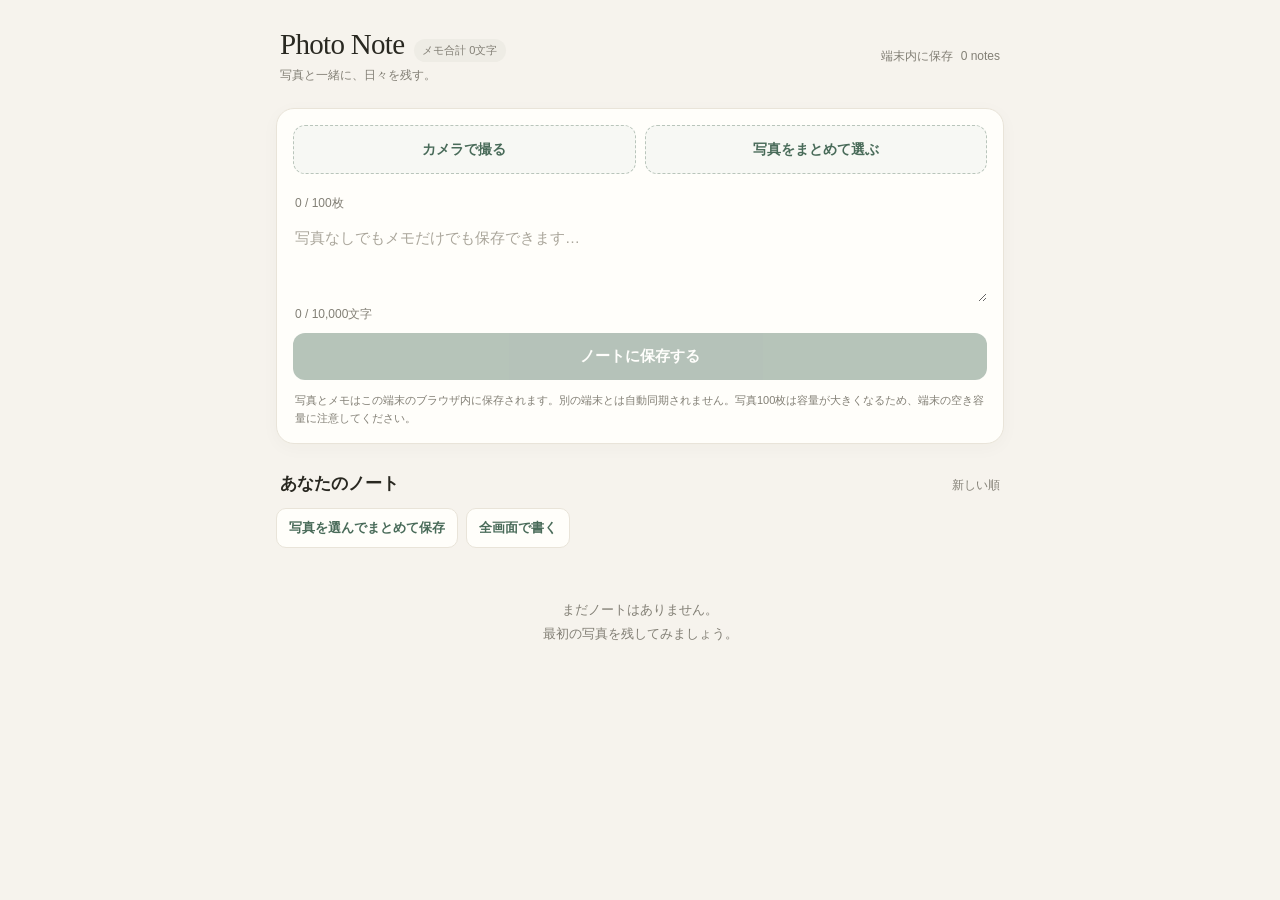
==== commit c302386f: "Add files via upload" ====
--- a/index.html
+++ b/index.html
@@ -1,6 +1,6 @@
 <!doctype html><html lang="ja"><head><meta charset="utf-8"><meta name="viewport" content="width=device-width,initial-scale=1,viewport-fit=cover"><meta name="theme-color" content="#f6f3ed"><link rel="apple-touch-icon" sizes="180x180" href="apple-touch-icon.png"><link rel="icon" type="image/png" sizes="192x192" href="icon-192.png"><link rel="manifest" href="manifest.webmanifest"><title>Photo Note</title>
 <style>
-:root{--bg:#f6f3ed;--paper:#fffefa;--ink:#292821;--muted:#827f75;--line:#e9e4d9;--accent:#496b59}*{box-sizing:border-box}body{margin:0;background:var(--bg);color:var(--ink);font-family:-apple-system,BlinkMacSystemFont,"Hiragino Kaku Gothic ProN","Yu Gothic",sans-serif}header{max-width:760px;margin:auto;padding:28px 20px 12px;display:flex;align-items:center;justify-content:space-between}h1{font-family:Georgia,serif;font-size:29px;font-weight:500;margin:0;letter-spacing:-.7px}.brand-row{display:flex;align-items:baseline;gap:10px;flex-wrap:wrap}.total-chars{font:11px -apple-system,BlinkMacSystemFont,sans-serif;letter-spacing:0;color:var(--muted);background:#eeece5;border-radius:20px;padding:4px 8px}.nav-back{position:absolute;top:max(14px,env(safe-area-inset-top));left:14px;z-index:55;display:flex;align-items:center;gap:8px;border:1px solid #ffffffaa;border-radius:26px;background:#101010ee;color:#fff;padding:12px 17px;font-size:15px;font-weight:700;box-shadow:0 3px 16px #0007;min-height:46px}.nav-back:active{transform:scale(.97)}.note-char-count{font-size:11px;color:var(--muted);white-space:nowrap}.sub{font-size:12px;color:var(--muted);margin-top:5px}.count{font-size:12px;color:var(--muted)}main{max-width:760px;margin:auto;padding:12px 16px 100px}.composer{background:var(--paper);border:1px solid var(--line);border-radius:18px;padding:16px;box-shadow:0 4px 18px #3c342008}.pickrow{display:grid;grid-template-columns:1fr 1fr;gap:9px}.pick{display:flex;align-items:center;justify-content:center;gap:7px;width:100%;min-height:49px;border:1.5px dashed #b9c5bb;border-radius:12px;color:var(--accent);font-weight:650;background:#f7f8f4;cursor:pointer;font-size:14px}input[type=file]{display:none}.crop-batch-tools{display:flex;flex-direction:column;gap:5px;margin-top:12px}.crop-batch-tools .tool-btn{width:100%;padding:12px;border:1px solid var(--line);border-radius:10px;background:#f7f8f4;color:var(--accent);font-weight:700}.photo-grid{display:grid;grid-template-columns:repeat(3,minmax(0,1fr));gap:8px;margin-top:12px}.photo-cell{position:relative;aspect-ratio:1;border-radius:10px;overflow:hidden;background:#f0eee8}.photo-cell img{width:100%;height:100%;object-fit:cover;display:block;cursor:zoom-in}.remove-photo{position:absolute;top:4px;right:4px;border:0;border-radius:50%;width:26px;height:26px;background:#222b;color:white;font-size:18px;line-height:1}.photo-count{font-size:12px;color:var(--muted);margin:9px 2px 0}textarea{width:100%;resize:vertical;min-height:90px;border:0;outline:0;background:transparent;font:15px/1.7 -apple-system,BlinkMacSystemFont,sans-serif;padding:13px 2px 4px;color:var(--ink)}textarea::placeholder{color:#aaa69b}.save{width:100%;border:0;border-radius:12px;background:var(--accent);color:white;font-size:15px;font-weight:650;padding:14px;cursor:pointer}.save:disabled{opacity:.4;cursor:not-allowed}.editor-tools{display:flex;justify-content:space-between;align-items:center;gap:10px;margin:0 2px 10px}.char-count{font-size:12px;color:var(--muted);font-variant-numeric:tabular-nums}.cancel{border:1px solid var(--line);border-radius:10px;background:transparent;color:var(--muted);padding:10px 14px;cursor:pointer}.note-actions{display:flex;gap:14px;flex-wrap:wrap}.edit,.delete{border:0;background:none;color:var(--accent);font-size:12px;padding:9px 0 0;cursor:pointer}.delete{color:#a19c90}.section{display:flex;justify-content:space-between;align-items:baseline;margin:28px 4px 13px}.section h2{font-size:17px;font-weight:650;margin:0}.section span{font-size:12px;color:var(--muted)}.notes{display:grid;grid-template-columns:repeat(2,minmax(0,1fr));gap:13px}.note{background:var(--paper);border:1px solid var(--line);border-radius:15px;overflow:hidden;box-shadow:0 3px 12px #3c342007}.cover{width:100%;aspect-ratio:4/3;object-fit:cover;display:block;background:#eee;cursor:zoom-in}.thumb-strip{display:flex;gap:5px;padding:7px 9px 0;overflow:hidden}.thumb-strip img{width:42px;height:42px;object-fit:cover;border-radius:6px;flex:0 0 auto;cursor:zoom-in}.note-body{padding:11px 12px 12px}.date{font-size:11px;color:var(--muted);margin-bottom:6px}.note-text{font-size:13px;line-height:1.6;white-space:pre-wrap;overflow-wrap:anywhere}.empty{grid-column:1/-1;text-align:center;color:var(--muted);padding:36px 12px;font-size:13px;line-height:1.8}.hint,.photo-tip{font-size:11px;color:var(--muted);line-height:1.6;margin:12px 2px 0}.toast{position:fixed;bottom:22px;left:50%;transform:translateX(-50%);background:#292821;color:#fff;padding:11px 16px;border-radius:30px;font-size:13px;opacity:0;pointer-events:none;transition:.2s;z-index:50}.toast.show{opacity:1}.photo-viewer{position:fixed;inset:0;z-index:40;background:rgba(18,18,16,.97);display:none;align-items:center;justify-content:center;padding:18px}.photo-viewer.open{display:flex}.photo-viewer img{max-width:100%;max-height:100%;object-fit:contain;touch-action:none;transform-origin:center center;will-change:transform;user-select:none;-webkit-user-drag:none}.zoom-tools{position:absolute;top:max(70px,calc(env(safe-area-inset-top) + 62px));right:18px;display:flex;gap:7px}.zoom-tools button{width:38px;height:38px;border:1px solid #ffffff66;border-radius:50%;background:#222;color:#fff;font-size:20px}.viewer-close,.viewer-prev,.viewer-next{position:absolute;border:1px solid #ffffff55;border-radius:50%;background:#222;color:white;cursor:pointer}.viewer-close{top:max(18px,env(safe-area-inset-top));right:18px;width:42px;height:42px;font-size:25px}.viewer-prev,.viewer-next{top:50%;width:42px;height:42px;font-size:24px;transform:translateY(-50%)}.viewer-prev{left:12px}.viewer-next{right:12px}.viewer-index{position:absolute;bottom:max(18px,env(safe-area-inset-bottom));color:#fff;font-size:12px}.camera-note{font-size:11px;color:var(--muted);line-height:1.6;margin:9px 2px 0}.camera-modal{position:fixed;inset:0;z-index:60;background:#111;display:none;flex-direction:column;padding:env(safe-area-inset-top) 14px env(safe-area-inset-bottom)}.camera-modal.open{display:flex}.camera-top{height:54px;display:flex;align-items:center;justify-content:space-between;color:white}.camera-top button,.camera-bottom button{border:1px solid #ffffff55;background:#292929;color:white;border-radius:24px;padding:10px 15px;font-size:14px}.camera-stage{flex:1;display:flex;align-items:center;justify-content:center;min-height:0;overflow:hidden}.camera-stage video{width:100%;max-height:100%;object-fit:contain;border-radius:12px;background:#222;transform-origin:center center}.camera-zoom{display:flex;align-items:center;gap:12px;padding:7px 8px 12px;color:#fff;font-size:13px}.camera-zoom input{flex:1;min-width:0;accent-color:#fff}.camera-zoom-value{width:42px;text-align:right;font-variant-numeric:tabular-nums}.camera-bottom{height:104px;display:flex;align-items:center;justify-content:space-around;gap:10px}.shutter{width:68px;height:68px;border:5px solid white!important;border-radius:50%!important;padding:0!important;background:#fff!important;box-shadow:inset 0 0 0 3px #333}.camera-status{color:#ddd;font-size:12px;text-align:center;padding:6px}.move-photo{position:absolute;top:4px;left:4px;border:0;border-radius:7px;background:#222b;color:white;padding:4px 7px;font-size:12px}.story-modal{position:fixed;inset:0;z-index:70;display:none;background:#111;color:#fff;overflow:hidden}.story-modal.open{display:block}.story-backdrop,.story-blur{position:absolute;inset:-18px;background-position:center;background-size:cover;transition:filter .12s linear}.story-backdrop{filter:brightness(.78)}.story-blur{background:rgba(8,9,9,.08);backdrop-filter:blur(0px);-webkit-backdrop-filter:blur(0px)}.story-top{position:absolute;z-index:4;top:0;left:0;right:0;padding:max(14px,env(safe-area-inset-top)) 16px 12px;display:flex;align-items:center;justify-content:space-between;background:linear-gradient(#0008,transparent);pointer-events:none}.story-top button{pointer-events:auto;border:1px solid #ffffff66;border-radius:22px;background:#1118;color:white;padding:9px 13px;font-size:13px}.story-count{font-size:12px;color:#fff;text-shadow:0 1px 6px #000}.story-scroll{position:absolute;inset:0;overflow-y:auto;overscroll-behavior:contain;z-index:2;scrollbar-width:none}.story-scroll::-webkit-scrollbar{display:none}.story-hero{height:78vh;min-height:480px;display:flex;align-items:flex-end;padding:0 22px 105px}.story-hero-inner{max-width:680px;text-shadow:0 2px 16px #0009}.story-kicker{font-size:11px;letter-spacing:.18em;text-transform:uppercase;color:#ffffffc9;margin-bottom:10px}.story-title{font-family:Georgia,serif;font-size:clamp(30px,8vw,54px);line-height:1.16;font-weight:500;letter-spacing:-.04em;margin:0}.story-hint{font-size:12px;color:#ffffffd0;margin-top:14px}.story-sheet{position:relative;min-height:65vh;margin-top:-54px;padding:30px 24px calc(60px + env(safe-area-inset-bottom));background:rgba(248,246,240,.88);color:#292821;border-radius:28px 28px 0 0;box-shadow:0 -15px 50px #0002;backdrop-filter:blur(18px);-webkit-backdrop-filter:blur(18px)}.story-sheet:before{content:'';display:block;width:38px;height:4px;border-radius:9px;background:#aaa69b66;margin:-13px auto 26px}.story-date{font-size:11px;letter-spacing:.06em;color:#827f75;margin-bottom:22px}.story-memo{font-family:Georgia,serif;font-size:17px;line-height:2.05;white-space:pre-wrap;overflow-wrap:anywhere;max-width:680px;margin:0 auto}.story-empty{color:#827f75;font-size:14px}.story-photos{display:flex;gap:9px;overflow-x:auto;margin:28px -5px 0;padding:4px 5px 12px}.story-photos img{width:76px;height:76px;object-fit:cover;border-radius:10px;flex:0 0 auto;border:2px solid transparent}.story-photos img.active{border-color:#496b59}.story-end{font-size:11px;color:#827f75;text-align:center;margin-top:34px;letter-spacing:.08em}
+:root{--bg:#f6f3ed;--paper:#fffefa;--ink:#292821;--muted:#827f75;--line:#e9e4d9;--accent:#496b59}*{box-sizing:border-box}body{margin:0;background:var(--bg);color:var(--ink);font-family:-apple-system,BlinkMacSystemFont,"Hiragino Kaku Gothic ProN","Yu Gothic",sans-serif}header{max-width:760px;margin:auto;padding:28px 20px 12px;display:flex;align-items:center;justify-content:space-between}h1{font-family:Georgia,serif;font-size:29px;font-weight:500;margin:0;letter-spacing:-.7px}.brand-row{display:flex;align-items:baseline;gap:10px;flex-wrap:wrap}.total-chars{font:11px -apple-system,BlinkMacSystemFont,sans-serif;letter-spacing:0;color:var(--muted);background:#eeece5;border-radius:20px;padding:4px 8px}.nav-back{position:absolute;top:max(14px,env(safe-area-inset-top));left:14px;z-index:55;display:flex;align-items:center;gap:8px;border:1px solid #ffffffaa;border-radius:26px;background:#101010ee;color:#fff;padding:12px 17px;font-size:15px;font-weight:700;box-shadow:0 3px 16px #0007;min-height:46px}.nav-back:active{transform:scale(.97)}.note-char-count{font-size:11px;color:var(--muted);white-space:nowrap}.sub{font-size:12px;color:var(--muted);margin-top:5px}.count{font-size:12px;color:var(--muted)}main{max-width:760px;margin:auto;padding:12px 16px 100px}.composer{background:var(--paper);border:1px solid var(--line);border-radius:18px;padding:16px;box-shadow:0 4px 18px #3c342008}.pickrow{display:grid;grid-template-columns:1fr 1fr;gap:9px}.pick{display:flex;align-items:center;justify-content:center;gap:7px;width:100%;min-height:49px;border:1.5px dashed #b9c5bb;border-radius:12px;color:var(--accent);font-weight:650;background:#f7f8f4;cursor:pointer;font-size:14px}input[type=file]{display:none}.photo-grid{display:grid;grid-template-columns:repeat(3,minmax(0,1fr));gap:8px;margin-top:12px}.photo-cell{position:relative;aspect-ratio:1;border-radius:10px;overflow:hidden;background:#f0eee8}.photo-cell img{width:100%;height:100%;object-fit:cover;display:block;cursor:zoom-in}.remove-photo{position:absolute;top:4px;right:4px;border:0;border-radius:50%;width:26px;height:26px;background:#222b;color:white;font-size:18px;line-height:1}.photo-count{font-size:12px;color:var(--muted);margin:9px 2px 0}textarea{width:100%;resize:vertical;min-height:90px;border:0;outline:0;background:transparent;font:15px/1.7 -apple-system,BlinkMacSystemFont,sans-serif;padding:13px 2px 4px;color:var(--ink)}textarea::placeholder{color:#aaa69b}.save{width:100%;border:0;border-radius:12px;background:var(--accent);color:white;font-size:15px;font-weight:650;padding:14px;cursor:pointer}.save:disabled{opacity:.4;cursor:not-allowed}.editor-tools{display:flex;justify-content:space-between;align-items:center;gap:10px;margin:0 2px 10px}.char-count{font-size:12px;color:var(--muted);font-variant-numeric:tabular-nums}.cancel{border:1px solid var(--line);border-radius:10px;background:transparent;color:var(--muted);padding:10px 14px;cursor:pointer}.note-actions{display:flex;gap:14px;flex-wrap:wrap}.edit,.delete{border:0;background:none;color:var(--accent);font-size:12px;padding:9px 0 0;cursor:pointer}.delete{color:#a19c90}.section{display:flex;justify-content:space-between;align-items:baseline;margin:28px 4px 13px}.section h2{font-size:17px;font-weight:650;margin:0}.section span{font-size:12px;color:var(--muted)}.notes{display:grid;grid-template-columns:repeat(2,minmax(0,1fr));gap:13px}.note{background:var(--paper);border:1px solid var(--line);border-radius:15px;overflow:hidden;box-shadow:0 3px 12px #3c342007}.cover{width:100%;aspect-ratio:4/3;object-fit:cover;display:block;background:#eee;cursor:zoom-in}.thumb-strip{display:flex;gap:5px;padding:7px 9px 0;overflow:hidden}.thumb-strip img{width:42px;height:42px;object-fit:cover;border-radius:6px;flex:0 0 auto;cursor:zoom-in}.note-body{padding:11px 12px 12px}.date{font-size:11px;color:var(--muted);margin-bottom:6px}.note-text{font-size:13px;line-height:1.6;white-space:pre-wrap;overflow-wrap:anywhere}.empty{grid-column:1/-1;text-align:center;color:var(--muted);padding:36px 12px;font-size:13px;line-height:1.8}.hint,.photo-tip{font-size:11px;color:var(--muted);line-height:1.6;margin:12px 2px 0}.toast{position:fixed;bottom:22px;left:50%;transform:translateX(-50%);background:#292821;color:#fff;padding:11px 16px;border-radius:30px;font-size:13px;opacity:0;pointer-events:none;transition:.2s;z-index:50}.toast.show{opacity:1}.photo-viewer{position:fixed;inset:0;z-index:40;background:rgba(18,18,16,.97);display:none;align-items:center;justify-content:center;padding:18px}.photo-viewer.open{display:flex}.photo-viewer img{max-width:100%;max-height:100%;object-fit:contain;touch-action:none;transform-origin:center center;will-change:transform;user-select:none;-webkit-user-drag:none}.zoom-tools{position:absolute;top:max(70px,calc(env(safe-area-inset-top) + 62px));right:18px;display:flex;gap:7px}.zoom-tools button{width:38px;height:38px;border:1px solid #ffffff66;border-radius:50%;background:#222;color:#fff;font-size:20px}.viewer-close,.viewer-prev,.viewer-next{position:absolute;border:1px solid #ffffff55;border-radius:50%;background:#222;color:white;cursor:pointer}.viewer-close{top:max(18px,env(safe-area-inset-top));right:18px;width:42px;height:42px;font-size:25px}.viewer-prev,.viewer-next{top:50%;width:42px;height:42px;font-size:24px;transform:translateY(-50%)}.viewer-prev{left:12px}.viewer-next{right:12px}.photo-viewer .nav-back{z-index:80;display:flex!important;visibility:visible!important;opacity:1!important;pointer-events:auto!important}.photo-viewer .zoom-tools{z-index:56;top:max(70px,calc(env(safe-area-inset-top) + 62px));}.photo-viewer .viewer-prev,.photo-viewer .viewer-next{z-index:55}.photo-viewer .viewer-index{z-index:55}.viewer-index{position:absolute;bottom:max(18px,env(safe-area-inset-bottom));color:#fff;font-size:12px}.camera-note{font-size:11px;color:var(--muted);line-height:1.6;margin:9px 2px 0}.camera-modal{position:fixed;inset:0;z-index:60;background:#111;display:none;flex-direction:column;padding:env(safe-area-inset-top) 14px env(safe-area-inset-bottom)}.camera-modal.open{display:flex}.camera-top{height:54px;display:flex;align-items:center;justify-content:space-between;color:white}.camera-top button,.camera-bottom button{border:1px solid #ffffff55;background:#292929;color:white;border-radius:24px;padding:10px 15px;font-size:14px}.camera-stage{flex:1;display:flex;align-items:center;justify-content:center;min-height:0;overflow:hidden}.camera-stage video{width:100%;max-height:100%;object-fit:contain;border-radius:12px;background:#222;transform-origin:center center}.camera-zoom{display:flex;align-items:center;gap:12px;padding:7px 8px 12px;color:#fff;font-size:13px}.camera-zoom input{flex:1;min-width:0;accent-color:#fff}.camera-zoom-value{width:42px;text-align:right;font-variant-numeric:tabular-nums}.camera-bottom{height:104px;display:flex;align-items:center;justify-content:space-around;gap:10px}.shutter{width:68px;height:68px;border:5px solid white!important;border-radius:50%!important;padding:0!important;background:#fff!important;box-shadow:inset 0 0 0 3px #333}.camera-status{color:#ddd;font-size:12px;text-align:center;padding:6px}.move-photo{position:absolute;top:4px;left:4px;border:0;border-radius:7px;background:#222b;color:white;padding:4px 7px;font-size:12px}.story-modal{position:fixed;inset:0;z-index:70;display:none;background:#111;color:#fff;overflow:hidden}.story-modal.open{display:block}.story-backdrop,.story-blur{position:absolute;inset:-18px;background-position:center;background-size:cover;transition:filter .12s linear}.story-backdrop{filter:brightness(.78)}.story-blur{background:rgba(8,9,9,.08);backdrop-filter:blur(0px);-webkit-backdrop-filter:blur(0px)}.story-top{position:absolute;z-index:4;top:0;left:0;right:0;padding:max(14px,env(safe-area-inset-top)) 16px 12px;display:flex;align-items:center;justify-content:space-between;background:linear-gradient(#0008,transparent);pointer-events:none}.story-top button{pointer-events:auto;border:1px solid #ffffff66;border-radius:22px;background:#1118;color:white;padding:9px 13px;font-size:13px}.story-count{font-size:12px;color:#fff;text-shadow:0 1px 6px #000}.story-scroll{position:absolute;inset:0;overflow-y:auto;overscroll-behavior:contain;z-index:2;scrollbar-width:none}.story-scroll::-webkit-scrollbar{display:none}.story-hero{height:78vh;min-height:480px;display:flex;align-items:flex-end;padding:0 22px 105px}.story-hero-inner{max-width:680px;text-shadow:0 2px 16px #0009}.story-kicker{font-size:11px;letter-spacing:.18em;text-transform:uppercase;color:#ffffffc9;margin-bottom:10px}.story-title{font-family:Georgia,serif;font-size:clamp(30px,8vw,54px);line-height:1.16;font-weight:500;letter-spacing:-.04em;margin:0}.story-hint{font-size:12px;color:#ffffffd0;margin-top:14px}.story-sheet{position:relative;min-height:65vh;margin-top:-54px;padding:30px 24px calc(60px + env(safe-area-inset-bottom));background:rgba(248,246,240,.88);color:#292821;border-radius:28px 28px 0 0;box-shadow:0 -15px 50px #0002;backdrop-filter:blur(18px);-webkit-backdrop-filter:blur(18px)}.story-sheet:before{content:'';display:block;width:38px;height:4px;border-radius:9px;background:#aaa69b66;margin:-13px auto 26px}.story-date{font-size:11px;letter-spacing:.06em;color:#827f75;margin-bottom:22px}.story-memo{font-family:Georgia,serif;font-size:17px;line-height:2.05;white-space:pre-wrap;overflow-wrap:anywhere;max-width:680px;margin:0 auto}.story-empty{color:#827f75;font-size:14px}.story-photos{display:flex;gap:9px;overflow-x:auto;margin:28px -5px 0;padding:4px 5px 12px}.story-photos img{width:76px;height:76px;object-fit:cover;border-radius:10px;flex:0 0 auto;border:2px solid transparent}.story-photos img.active{border-color:#496b59}.story-end{font-size:11px;color:#827f75;text-align:center;margin-top:34px;letter-spacing:.08em}
 @media(min-width:620px){.notes{grid-template-columns:repeat(3,minmax(0,1fr))}}
 @media (orientation: landscape) and (max-height: 600px){
   .camera-modal{padding:env(safe-area-inset-top) max(12px,env(safe-area-inset-right)) env(safe-area-inset-bottom) max(12px,env(safe-area-inset-left))}
@@ -20,26 +20,15 @@
 .selection-toolbar{display:flex;gap:8px;align-items:center;flex-wrap:wrap;margin:0 0 14px}.tool-btn{border:1px solid var(--line);background:var(--paper);color:var(--accent);border-radius:10px;padding:10px 12px;font-size:13px;font-weight:650}.note-text{display:none}.note{position:relative}.select-overlay{position:absolute;top:8px;left:8px;z-index:3;background:#fff;border-radius:9px;padding:5px 8px;box-shadow:0 2px 8px #0003;font-size:12px}.select-overlay input{display:inline-block;width:18px;height:18px;vertical-align:middle}.photo-select-modal{position:fixed;inset:0;z-index:90;background:#f6f3ed;display:none;flex-direction:column;padding:env(safe-area-inset-top) 14px env(safe-area-inset-bottom)}.photo-select-modal.open{display:flex}.select-head{display:flex;align-items:center;justify-content:space-between;padding:12px 0}.select-head strong{font-size:17px}.select-grid{display:grid;grid-template-columns:repeat(3,minmax(0,1fr));gap:7px;overflow:auto;padding-bottom:12px}.select-item{position:relative;aspect-ratio:1}.select-item img{width:100%;height:100%;object-fit:cover;border-radius:9px}.select-item input{position:absolute;top:6px;left:6px;width:23px;height:23px;accent-color:var(--accent)}.select-actions{display:flex;gap:8px;padding:10px 0}.select-actions button{flex:1}.composer.full-editor{position:fixed;inset:0;z-index:80;border-radius:0;overflow:auto;padding:calc(env(safe-area-inset-top) + 16px) 16px calc(env(safe-area-inset-bottom) + 18px);margin:0}.composer.full-editor textarea{min-height:42vh;font-size:17px}.editor-full-btn{border:1px solid var(--line);background:transparent;border-radius:10px;padding:8px 11px;color:var(--accent)}.undo-toast{position:fixed;bottom:22px;left:50%;transform:translateX(-50%);z-index:100;background:#292821;color:#fff;border-radius:28px;padding:9px 12px;display:none;align-items:center;gap:12px;font-size:13px;white-space:nowrap}.undo-toast.show{display:flex}.undo-toast button{border:0;background:#fff;color:#292821;border-radius:18px;padding:7px 12px;font-weight:700}
 
 .crop-modal{position:fixed;inset:0;z-index:120;background:#171714f5;display:none;flex-direction:column;align-items:center;justify-content:center;padding:calc(env(safe-area-inset-top) + 14px) 14px calc(env(safe-area-inset-bottom) + 14px);color:#fff}
-.crop-modal.open{display:flex}.crop-title{font-size:18px;font-weight:700;margin:4px 0 8px}.crop-help{font-size:12px;color:#ddd;text-align:center;line-height:1.6;margin-bottom:12px}.crop-stage{width:100%;height:min(62vh,620px);display:flex;align-items:center;justify-content:center;overflow:hidden}.crop-canvas{max-width:100%;max-height:100%;touch-action:none;background:#333;border-radius:8px;user-select:none;-webkit-user-select:none}.crop-actions{display:flex;gap:8px;width:100%;max-width:560px;margin-top:14px;flex-wrap:wrap}.crop-actions button{flex:1;min-width:105px;border:1px solid #ffffff66;border-radius:12px;padding:13px 9px;background:#333;color:#fff;font-weight:650}.crop-actions .crop-primary{background:#496b59;border-color:#496b59}.crop-actions .crop-danger{background:#fff;color:#292821}.photo-edit-tools{position:absolute;left:4px;right:4px;bottom:4px;display:flex;gap:4px;justify-content:center}.photo-edit-tools button{border:0;border-radius:8px;background:#222d;color:#fff;padding:6px 7px;font-size:10px;font-weight:650}
-
-.pin-row{display:flex;justify-content:flex-end;margin:0 0 7px}
-.pin-btn{border:1px solid var(--line);background:#fffaf0;color:#79602b;border-radius:999px;padding:6px 11px;font-size:12px;font-weight:700}
-.pin-btn.is-pinned{background:#f2e5bd;border-color:#c6a85b;color:#604916}
-.note.pinned{border:1.5px solid #c6a85b;box-shadow:0 3px 14px #b89b4a22}
-.day-counts{display:flex;flex-wrap:wrap;gap:5px;margin:8px 0 10px}
-.day-count{font-size:11px;color:#655b43;background:#f4f0e5;border-radius:7px;padding:4px 7px}
-.note-text .day-segment{display:block;background:#f6f3e9;border-left:3px solid #c6b98e;border-radius:4px;padding:7px 9px;margin:6px 0;white-space:pre-wrap;overflow-wrap:anywhere}
-.note-text .day-segment:first-child{background:#f1f5f1;border-left-color:#91aa96}
-.day-heading{font-size:11px;font-weight:700;color:#746b56;margin-bottom:4px}
-.editor-day-hint{font-size:12px;color:var(--muted);margin:0 2px 8px;line-height:1.5}
+.crop-modal.open{display:flex}.crop-title{font-size:18px;font-weight:700;margin:4px 0 8px}.crop-help{font-size:12px;color:#ddd;text-align:center;line-height:1.6;margin-bottom:12px}.crop-stage{width:100%;height:min(62vh,620px);display:flex;align-items:center;justify-content:center;overflow:hidden}.crop-canvas{max-width:100%;max-height:100%;touch-action:none;background:#333;border-radius:8px}.crop-actions{display:flex;gap:8px;width:100%;max-width:560px;margin-top:14px;flex-wrap:wrap}.crop-actions button{flex:1;min-width:105px;border:1px solid #ffffff66;border-radius:12px;padding:13px 9px;background:#333;color:#fff;font-weight:650}.crop-actions .crop-primary{background:#496b59;border-color:#496b59}.crop-actions .crop-danger{background:#fff;color:#292821}.photo-edit-tools{position:absolute;left:4px;right:4px;bottom:4px;display:flex;gap:4px;justify-content:center}.photo-edit-tools button{border:0;border-radius:8px;background:#222d;color:#fff;padding:6px 7px;font-size:10px;font-weight:650}
 </style></head><body>
 <header><div><div class="brand-row"><h1>Photo Note</h1><span class="total-chars" id="totalChars">メモ合計 0文字</span></div><div class="sub">写真と一緒に、日々を残す。</div></div><div style="display:flex;align-items:center;gap:8px"><span class="count">端末内に保存</span><div class="count" id="count">0 notes</div></div></header><main>
 <section class="composer"><div class="pickrow"><button class="pick" id="openCamera" type="button">カメラで撮る</button><label class="pick" for="galleryPhotos">写真をまとめて選ぶ</label></div><input id="galleryPhotos" type="file" accept="image/*" multiple>
-<div class="crop-batch-tools"><button class="tool-btn" id="autoCropAll" type="button">追加した写真をまとめて自動トリミング</button><span id="cropBatchStatus" class="photo-count">うまくいかなかった写真は、個別に自動・手動でやり直せます。</span></div><div class="photo-grid" id="draftGrid"></div><div class="photo-count" id="photoCount">写真は最大100枚まで追加できます</div><textarea id="memo" maxlength="10000" placeholder="写真なしでもメモだけでも保存できます…"></textarea><div class="editor-day-hint">日付が変わって同じノートを編集すると、新しい日付の区切りを自動で追加します。</div><div class="editor-tools"><span class="char-count" id="charCount">0 / 10,000文字</span><button class="editor-full-btn" id="closeFullEditor" type="button" style="display:none">全画面を閉じる</button><button class="cancel" id="cancel" type="button" style="display:none">編集をやめる</button></div><button class="save" id="save" disabled>ノートに保存する</button><div class="hint">写真とメモはこの端末のブラウザ内に保存されます。別の端末とは自動同期されません。写真100枚は容量が大きくなるため、端末の空き容量に注意してください。</div></section>
+<div class="photo-grid" id="draftGrid"></div><div class="photo-count" id="photoCount">写真は最大100枚まで追加できます</div><textarea id="memo" maxlength="10000" placeholder="写真なしでもメモだけでも保存できます…"></textarea><div class="editor-tools"><span class="char-count" id="charCount">0 / 10,000文字</span><button class="editor-full-btn" id="closeFullEditor" type="button" style="display:none">全画面を閉じる</button><button class="cancel" id="cancel" type="button" style="display:none">編集をやめる</button></div><button class="save" id="save" disabled>ノートに保存する</button><div class="hint">写真とメモはこの端末のブラウザ内に保存されます。別の端末とは自動同期されません。写真100枚は容量が大きくなるため、端末の空き容量に注意してください。</div></section>
 <div class="section"><h2>あなたのノート</h2><span>新しい順</span></div><div class="selection-toolbar"><button class="tool-btn" id="choosePhotos" type="button">写真を選んでまとめて保存</button><button class="tool-btn" id="fullEditor" type="button">全画面で書く</button></div><section class="notes" id="notes"><div class="empty">まだノートはありません。<br>最初の写真を残してみましょう。</div></section></main>
-<div class="camera-modal" id="cameraModal" role="dialog" aria-modal="true" aria-label="Photo Noteカメラ"><div class="camera-top"><button id="cameraClose" type="button">閉じる</button><span id="cameraMode">背面カメラ</span><button id="cameraSwitch" type="button">カメラ切替</button></div><div class="camera-stage"><video id="cameraVideo" autoplay muted playsinline></video></div><div class="camera-zoom"><span>−</span><input id="cameraZoom" type="range" min="1" max="3" step="0.1" value="1" aria-label="カメラズーム"><span>＋</span><span class="camera-zoom-value" id="cameraZoomValue">1.0×</span></div><div class="camera-status" id="cameraStatus">カメラを準備しています</div><div class="camera-bottom"><button id="cameraFlash" type="button" disabled>フラッシュは端末依存</button><button class="shutter" id="cameraCapture" type="button" aria-label="撮影"></button><button id="cameraDone" type="button">完了</button></div></div><div class="photo-viewer" id="photoViewer" role="dialog" aria-modal="true" aria-label="写真の拡大表示"><button class="nav-back" id="viewerBack" type="button" aria-label="一覧画面に戻る">← <span>一覧へ</span></button><button class="viewer-prev" id="viewerPrev" type="button">‹</button><img id="viewerImage" alt="拡大した写真"><div class="zoom-tools"><button id="zoomOut" type="button" aria-label="縮小">−</button><button id="zoomReset" type="button" aria-label="倍率を戻す">↺</button><button id="zoomIn" type="button" aria-label="拡大">＋</button></div><button class="viewer-next" id="viewerNext" type="button">›</button><div class="viewer-index" id="viewerIndex"></div></div><div class="story-modal" id="storyModal" role="dialog" aria-modal="true" aria-label="ストーリーモード"><div class="story-backdrop" id="storyBackdrop"></div><div class="story-blur" id="storyBlur"></div><div class="story-top"><button id="storyClose" type="button" aria-label="一覧画面に戻る">← <span>一覧へ</span></button><span class="story-count" id="storyCount"></span><button id="storyTop" type="button">写真に戻る ↑</button></div><div class="story-scroll" id="storyScroll"><section class="story-hero"><div class="story-hero-inner"><div class="story-kicker">A MOMENT TO REMEMBER</div><h2 class="story-title" id="storyTitle">その日の記録</h2><div class="story-hint">スクロールして、記憶をたどる</div></div></section><section class="story-sheet"><div class="story-date" id="storyDate"></div><div class="story-memo" id="storyMemo"></div><div class="story-photos" id="storyPhotos"></div><div class="story-end">— PHOTO NOTE —</div></section></div></div><div class="photo-select-modal" id="photoSelectModal"><div class="select-head"><strong>保存する写真を選択</strong><button class="cancel" id="closePhotoSelect" type="button">閉じる</button></div><div class="select-grid" id="selectGrid"></div><div class="select-actions"><button class="tool-btn" id="selectAllPhotos" type="button">すべて選択</button><button class="save" id="shareSelectedPhotos" type="button">選んだ写真を共有</button></div><div class="hint">iPhoneの共有画面が開いたら「画像を保存」を選んでください。</div></div><div class="undo-toast" id="undoToast"><span id="undoMessage">削除しました</span><button id="undoDelete" type="button">元に戻す</button></div><div class="crop-modal" id="cropModal" role="dialog" aria-modal="true" aria-label="写真のトリミング"><div class="crop-title" id="cropTitle">写真をトリミング</div><div class="crop-help" id="cropHelp">枠の四隅・辺をドラッグして範囲を調整できます。枠の内側を動かすと位置を移動できます。</div><div class="crop-stage"><canvas id="cropCanvas" class="crop-canvas"></canvas></div><div class="crop-actions"><button id="autoCrop" type="button">自動トリミング</button><button id="manualCrop" type="button">手動で範囲を選ぶ</button><button id="cancelCrop" type="button">キャンセル</button><button id="applyCrop" class="crop-primary" type="button">この切り抜きを使う</button></div></div><div class="toast" id="toast"></div>
+<div class="camera-modal" id="cameraModal" role="dialog" aria-modal="true" aria-label="Photo Noteカメラ"><div class="camera-top"><button id="cameraClose" type="button">閉じる</button><span id="cameraMode">背面カメラ</span><button id="cameraSwitch" type="button">カメラ切替</button></div><div class="camera-stage"><video id="cameraVideo" autoplay muted playsinline></video></div><div class="camera-zoom"><span>−</span><input id="cameraZoom" type="range" min="1" max="3" step="0.1" value="1" aria-label="カメラズーム"><span>＋</span><span class="camera-zoom-value" id="cameraZoomValue">1.0×</span></div><div class="camera-status" id="cameraStatus">カメラを準備しています</div><div class="camera-bottom"><button id="cameraFlash" type="button" disabled>フラッシュは端末依存</button><button class="shutter" id="cameraCapture" type="button" aria-label="撮影"></button><button id="cameraDone" type="button">完了</button></div></div><div class="photo-viewer" id="photoViewer" role="dialog" aria-modal="true" aria-label="写真の拡大表示"><button class="nav-back" id="viewerBack" type="button" aria-label="一覧画面に戻る">← <span>一覧へ</span></button><button class="viewer-prev" id="viewerPrev" type="button">‹</button><img id="viewerImage" alt="拡大した写真"><div class="zoom-tools"><button id="viewerCrop" type="button" aria-label="この写真をトリミング">✂</button><button id="zoomOut" type="button" aria-label="縮小">−</button><button id="zoomReset" type="button" aria-label="倍率を戻す">↺</button><button id="zoomIn" type="button" aria-label="拡大">＋</button></div><button class="viewer-next" id="viewerNext" type="button">›</button><div class="viewer-index" id="viewerIndex"></div></div><div class="story-modal" id="storyModal" role="dialog" aria-modal="true" aria-label="ストーリーモード"><div class="story-backdrop" id="storyBackdrop"></div><div class="story-blur" id="storyBlur"></div><div class="story-top"><button id="storyClose" type="button" aria-label="一覧画面に戻る">← <span>一覧へ</span></button><span class="story-count" id="storyCount"></span><button id="storyTop" type="button">写真に戻る ↑</button></div><div class="story-scroll" id="storyScroll"><section class="story-hero"><div class="story-hero-inner"><div class="story-kicker">A MOMENT TO REMEMBER</div><h2 class="story-title" id="storyTitle">その日の記録</h2><div class="story-hint">スクロールして、記憶をたどる</div></div></section><section class="story-sheet"><div class="story-date" id="storyDate"></div><div class="story-memo" id="storyMemo"></div><div class="story-photos" id="storyPhotos"></div><div class="story-end">— PHOTO NOTE —</div></section></div></div><div class="photo-select-modal" id="photoSelectModal"><div class="select-head"><strong>保存する写真を選択</strong><button class="cancel" id="closePhotoSelect" type="button">閉じる</button></div><div class="select-grid" id="selectGrid"></div><div class="select-actions"><button class="tool-btn" id="selectAllPhotos" type="button">すべて選択</button><button class="save" id="shareSelectedPhotos" type="button">選んだ写真を共有</button></div><div class="hint">iPhoneの共有画面が開いたら「画像を保存」を選んでください。</div></div><div class="undo-toast" id="undoToast"><span id="undoMessage">削除しました</span><button id="undoDelete" type="button">元に戻す</button></div><div class="crop-modal" id="cropModal" role="dialog" aria-modal="true" aria-label="写真のトリミング"><div class="crop-title" id="cropTitle">写真をトリミング</div><div class="crop-help" id="cropHelp">写真の上を指でなぞって、残したい範囲を囲んでください。</div><div class="crop-stage"><canvas id="cropCanvas" class="crop-canvas"></canvas></div><div class="crop-actions"><button id="autoCrop" type="button">自動トリミング</button><button id="manualCrop" type="button">手動で範囲を選ぶ</button><button id="cancelCrop" type="button">キャンセル</button><button id="applyCrop" class="crop-primary" type="button">この切り抜きを使う</button></div></div><div class="toast" id="toast"></div>
 <script>
-const DB='photo-note-db',STORE='notes';let db,draft=[],editingId=null,viewerImages=[],viewerAt=0,cameraStream=null,cameraFacing='environment',cameraZoom=1,nativeZoom=false,cameraZoomMin=1,cameraZoomMax=3;const $=id=>document.getElementById(id);
+const DB='photo-note-db',STORE='notes';let db,draft=[],editingId=null,viewerImages=[],viewerAt=0,viewerNoteId=null,viewerIsDraft=false,cameraStream=null,cameraFacing='environment',cameraZoom=1,nativeZoom=false,cameraZoomMin=1,cameraZoomMax=3;const $=id=>document.getElementById(id);
 async function stopCamera(){if(cameraStream){cameraStream.getTracks().forEach(t=>t.stop());cameraStream=null}$('cameraVideo').srcObject=null}
 async function configureCameraZoom(){cameraZoom=1;nativeZoom=false;cameraZoomMin=1;cameraZoomMax=3;const track=cameraStream?.getVideoTracks?.()[0];try{const caps=track?.getCapabilities?.();if(caps?.zoom){nativeZoom=true;cameraZoomMin=caps.zoom.min||1;cameraZoomMax=Math.min(caps.zoom.max||3,8)}}catch(e){}const slider=$('cameraZoom');slider.min=String(cameraZoomMin);slider.max=String(cameraZoomMax);slider.step=nativeZoom?String(track.getCapabilities().zoom.step||0.1):'0.1';slider.value='1';$('cameraZoomValue').textContent='1.0×';$('cameraVideo').style.transform='scale(1)';}
 async function setCameraZoom(value){cameraZoom=Math.max(cameraZoomMin,Math.min(cameraZoomMax,Number(value)||1));$('cameraZoom').value=String(cameraZoom);$('cameraZoomValue').textContent=cameraZoom.toFixed(1)+'×';const video=$('cameraVideo');if(nativeZoom){const track=cameraStream?.getVideoTracks?.()[0];try{await track.applyConstraints({advanced:[{zoom:cameraZoom}]});video.style.transform='scale(1)';return}catch(e){nativeZoom=false}}video.style.transform=`scale(${cameraZoom})`;}
@@ -56,7 +45,7 @@
 function oldImages(n){return Array.isArray(n.images)?n.images:(n.image?[n.image]:[])}
 function reset(){document.querySelector('.composer').classList.remove('full-editor');$('closeFullEditor').style.display='none';editingId=null;draft=[];$('galleryPhotos').value='';$('memo').value='';$('save').textContent='ノートに保存する';$('cancel').style.display='none';renderDraft();updateCount()}
 $('memo').addEventListener('input',updateCount);$('cancel').onclick=reset;
-function openViewer(images,index=0){viewerImages=images;viewerAt=index;showViewer();$('photoViewer').classList.add('open');document.body.style.overflow='hidden'}let zoom=1,panX=0,panY=0;function applyZoom(){$('viewerImage').style.transform=`translate(${panX}px,${panY}px) scale(${zoom})`}function resetZoom(){zoom=1;panX=0;panY=0;applyZoom()}function showViewer(){resetZoom();$('viewerImage').src=viewerImages[viewerAt];$('viewerIndex').textContent=`${viewerAt+1} / ${viewerImages.length}`;$('viewerPrev').style.display=viewerImages.length>1?'block':'none';$('viewerNext').style.display=viewerImages.length>1?'block':'none'}function closeViewer(){resetZoom();$('photoViewer').classList.remove('open');$('viewerImage').removeAttribute('src');document.body.style.overflow=''}$('viewerBack').onclick=closeViewer;$('photoViewer').addEventListener('click',e=>{if(e.target===$('photoViewer'))closeViewer()});$('viewerPrev').onclick=()=>{viewerAt=(viewerAt-1+viewerImages.length)%viewerImages.length;showViewer()};$('viewerNext').onclick=()=>{viewerAt=(viewerAt+1)%viewerImages.length;showViewer()};$('zoomIn').onclick=()=>{zoom=Math.min(5,zoom+.5);clampViewerPan();applyZoom()};$('zoomOut').onclick=()=>{zoom=Math.max(1,zoom-.5);if(zoom===1){panX=0;panY=0}else clampViewerPan();applyZoom()};$('zoomReset').onclick=resetZoom;let pinchStart=0,pinchZoom=1,lastTouch=null;const viewerImg=$('viewerImage');
+function openViewer(images,index=0,noteId=null){viewerImages=images;viewerAt=index;viewerNoteId=noteId;viewerIsDraft=Array.isArray(images)&&images===draft;$('viewerCrop').style.display=(viewerIsDraft||viewerNoteId!==null)?'block':'none';$('viewerBack').style.display='flex';$('viewerBack').style.visibility='visible';showViewer();$('photoViewer').classList.add('open');document.body.style.overflow='hidden'}let zoom=1,panX=0,panY=0;function applyZoom(){$('viewerImage').style.transform=`translate(${panX}px,${panY}px) scale(${zoom})`}function resetZoom(){zoom=1;panX=0;panY=0;applyZoom()}function showViewer(){pinchStart=0;lastTouch=null;viewerSwipeStart=null;resetZoom();$('viewerImage').src=viewerImages[viewerAt];$('viewerIndex').textContent=`${viewerAt+1} / ${viewerImages.length}`;$('viewerPrev').style.display=viewerImages.length>1?'block':'none';$('viewerNext').style.display=viewerImages.length>1?'block':'none'}function closeViewer(){resetZoom();viewerSwipeStart=null;$('photoViewer').classList.remove('open');$('viewerImage').removeAttribute('src');document.body.style.overflow=''}$('viewerBack').onclick=closeViewer;$('photoViewer').addEventListener('click',e=>{if(e.target===$('photoViewer'))closeViewer()});$('viewerPrev').onclick=()=>{viewerAt=(viewerAt-1+viewerImages.length)%viewerImages.length;showViewer()};$('viewerNext').onclick=()=>{viewerAt=(viewerAt+1)%viewerImages.length;showViewer()};$('zoomIn').onclick=()=>{zoom=Math.min(5,zoom+.5);clampViewerPan();applyZoom()};$('zoomOut').onclick=()=>{zoom=Math.max(1,zoom-.5);if(zoom===1){panX=0;panY=0}else clampViewerPan();applyZoom()};$('zoomReset').onclick=resetZoom;let pinchStart=0,pinchZoom=1,lastTouch=null;const viewerImg=$('viewerImage');
 function clampViewerPan(){
   const box=$('photoViewer').getBoundingClientRect();
   const baseW=viewerImg.clientWidth,baseH=viewerImg.clientHeight;
@@ -92,7 +81,9 @@
   zoom=zoom===1?2:1;
   if(zoom===1){panX=0;panY=0}else clampViewerPan();
   applyZoom();
-});document.addEventListener('keydown',e=>{if(e.key==='Escape')closeViewer();if(e.key==='ArrowLeft'&&viewerImages.length){viewerAt=(viewerAt-1+viewerImages.length)%viewerImages.length;showViewer()}if(e.key==='ArrowRight'&&viewerImages.length){viewerAt=(viewerAt+1)%viewerImages.length;showViewer()}});
+});
+let viewerSwipeStart=null;const viewerSurface=$('photoViewer');viewerSurface.addEventListener('touchstart',e=>{if(e.touches.length===1&&zoom===1){viewerSwipeStart={x:e.touches[0].clientX,y:e.touches[0].clientY,time:Date.now()}}else viewerSwipeStart=null},{passive:true});viewerSurface.addEventListener('touchend',e=>{if(!viewerSwipeStart||zoom!==1||!e.changedTouches.length)return;const dx=e.changedTouches[0].clientX-viewerSwipeStart.x,dy=e.changedTouches[0].clientY-viewerSwipeStart.y,dt=Date.now()-viewerSwipeStart.time;viewerSwipeStart=null;if(Math.abs(dx)>55&&Math.abs(dx)>Math.abs(dy)*1.25&&dt<700&&viewerImages.length>1){viewerAt=(viewerAt+(dx<0?1:-1)+viewerImages.length)%viewerImages.length;showViewer()}},{passive:true});
+$('viewerCrop').onclick=()=>{if(viewerIsDraft){openCrop(viewerAt,'manual');return}if(viewerNoteId!==null){openViewerCrop()}};document.addEventListener('keydown',e=>{if(e.key==='Escape')closeViewer();if(e.key==='ArrowLeft'&&viewerImages.length){viewerAt=(viewerAt-1+viewerImages.length)%viewerImages.length;showViewer()}if(e.key==='ArrowRight'&&viewerImages.length){viewerAt=(viewerAt+1)%viewerImages.length;showViewer()}});
 function fileData(f){return new Promise((res,rej)=>{if(!f.type.startsWith('image/'))return rej();const r=new FileReader();r.onload=()=>res(r.result);r.onerror=rej;r.readAsDataURL(f)})}
 async function addFiles(files){const room=100-draft.length;if(room<=0)return toast('写真は100枚までです');const chosen=[...files].slice(0,room);if(files.length>room)toast('追加できるのは残り'+room+'枚です');for(const f of chosen){try{draft.push(await fileData(f))}catch{toast('画像を読み込めませんでした')}}renderDraft();updateCount()}
 $('galleryPhotos').addEventListener('change',async e=>{await addFiles(e.target.files);e.target.value=''});
@@ -101,64 +92,19 @@
 // Crop editor: manual selection works by dragging a rectangle; auto finds the largest bright document/screen region.
 let cropIndex=-1,cropImage=null,cropRect=null,cropMode='manual',cropDisplay={x:0,y:0,w:0,h:0},cropDragging=false,cropStart=null;
 const cropCanvas=$('cropCanvas'),cropCtx=cropCanvas.getContext('2d');
-function cropDraw(){
- if(!cropImage)return;
- const W=cropCanvas.width,H=cropCanvas.height;
- cropCtx.clearRect(0,0,W,H);cropCtx.drawImage(cropImage,0,0,W,H);
- if(!cropRect)return;
- const x=cropRect.x*W,y=cropRect.y*H,w=cropRect.w*W,h=cropRect.h*H;
- cropCtx.fillStyle='rgba(0,0,0,.48)';
- cropCtx.fillRect(0,0,W,y);cropCtx.fillRect(0,y+h,W,H-y-h);cropCtx.fillRect(0,y,x,h);cropCtx.fillRect(x+w,y,W-x-w,h);
- cropCtx.strokeStyle='#fff';cropCtx.lineWidth=Math.max(2,W/420);cropCtx.strokeRect(x,y,w,h);
- cropCtx.strokeStyle='#48c995';cropCtx.lineWidth=Math.max(2,W/500);cropCtx.strokeRect(x,y,w,h);
- const hs=Math.max(12,Math.min(22,W/18));
- const pts=[[x,y],[x+w/2,y],[x+w,y],[x+w,y+h/2],[x+w,y+h],[x+w/2,y+h],[x,y+h],[x,y+h/2]];
- pts.forEach(([px,py])=>{cropCtx.fillStyle='#fff';cropCtx.strokeStyle='#287d5b';cropCtx.lineWidth=2;cropCtx.beginPath();cropCtx.rect(px-hs/2,py-hs/2,hs,hs);cropCtx.fill();cropCtx.stroke()});
-}
-function cropFit(){const maxW=Math.max(280,Math.min(window.innerWidth-28,650)),maxH=Math.max(240,Math.min(window.innerHeight*.58,650)),scale=Math.min(maxW/cropImage.naturalWidth,maxH/cropImage.naturalHeight);cropCanvas.width=Math.max(1,Math.round(cropImage.naturalWidth*scale));cropCanvas.height=Math.max(1,Math.round(cropImage.naturalHeight*scale));cropDisplay={x:0,y:0,w:cropCanvas.width,h:cropCanvas.height};cropDraw()}
-function autoDetectCrop(img){
- const w=180,h=Math.max(80,Math.round(180*img.naturalHeight/img.naturalWidth));
- const c=document.createElement('canvas');c.width=w;c.height=h;const ctx=c.getContext('2d',{willReadFrequently:true});ctx.drawImage(img,0,0,w,h);
- const data=ctx.getImageData(0,0,w,h).data,mask=new Uint8Array(w*h),seen=new Uint8Array(w*h);
- for(let i=0;i<w*h;i++){const r=data[i*4],g=data[i*4+1],b=data[i*4+2],v=.299*r+.587*g+.114*b,hi=Math.max(r,g,b),lo=Math.min(r,g,b),sat=hi?(hi-lo)/hi:0;mask[i]=(v>158&&sat<.58)?1:0}
- let best=null;
- for(let i=0;i<w*h;i++){
-  if(!mask[i]||seen[i])continue;
-  const q=[i];seen[i]=1;let head=0,minX=w,maxX=0,minY=h,maxY=0,count=0;
-  while(head<q.length){const z=q[head++],xx=z%w,yy=(z/w)|0;count++;if(xx<minX)minX=xx;if(xx>maxX)maxX=xx;if(yy<minY)minY=yy;if(yy>maxY)maxY=yy;
-   for(let dy=-1;dy<=1;dy++)for(let dx=-1;dx<=1;dx++){const nx=xx+dx,ny=yy+dy;if(nx<0||ny<0||nx>=w||ny>=h)continue;const ni=ny*w+nx;if(mask[ni]&&!seen[ni]){seen[ni]=1;q.push(ni)}}
-  }
-  const bw=maxX-minX+1,bh=maxY-minY+1,box=bw*bh,ratio=bw/bh;
-  if(count<Math.max(45,w*h*.004)||bw<w*.22||bh<h*.055||box>w*h*.78||ratio<.38||ratio>4.8)continue;
-  const fill=count/box,score=count+box*.28+(fill>.45?box*.18:0);
-  if(!best||score>best.score)best={minX,maxX,minY,maxY,score};
- }
- if(!best)return null;
- const px=Math.max(2,Math.round((best.maxX-best.minX+1)*.025)),py=Math.max(2,Math.round((best.maxY-best.minY+1)*.035));
- const x=Math.max(0,best.minX-px),y=Math.max(0,best.minY-py),right=Math.min(w,best.maxX+1+px),bottom=Math.min(h,best.maxY+1+py);
- return{x:x/w,y:y/h,w:(right-x)/w,h:(bottom-y)/h};
-}
-function openCrop(i,mode){cropIndex=i;cropMode=mode;cropImage=new Image();cropImage.onload=()=>{cropFit();cropRect={x:.06,y:.06,w:.88,h:.88};if(mode==='auto'){const found=autoDetectCrop(cropImage);if(found){cropRect=found;$('cropHelp').textContent='自動検出した範囲です。四隅や辺を動かして調整できます。枠の内側を動かすと位置を変えられます。'}else{$('cropHelp').textContent='自動検出できませんでした。枠を指で調整して切り抜いてください。'}}else{$('cropHelp').textContent='白い四角の角・辺をドラッグして大きさを調整。内側をドラッグすると移動できます。'}cropDraw();$('cropModal').classList.add('open');document.body.style.overflow='hidden'};cropImage.onerror=()=>toast('写真を開けませんでした');cropImage.src=draft[i]}
+function cropDraw(){if(!cropImage)return;cropCtx.clearRect(0,0,cropCanvas.width,cropCanvas.height);cropCtx.drawImage(cropImage,cropDisplay.x,cropDisplay.y,cropDisplay.w,cropDisplay.h);if(cropRect){const x=cropDisplay.x+cropRect.x*cropDisplay.w,y=cropDisplay.y+cropRect.y*cropDisplay.h,w=cropRect.w*cropDisplay.w,h=cropRect.h*cropDisplay.h;cropCtx.fillStyle='rgba(0,0,0,.38)';cropCtx.fillRect(cropDisplay.x,cropDisplay.y,cropDisplay.w,cropDisplay.h);cropCtx.clearRect(x,y,w,h);cropCtx.drawImage(cropImage, cropDisplay.x + cropRect.x*cropDisplay.w, cropDisplay.y + cropRect.y*cropDisplay.h, cropRect.w*cropDisplay.w, cropRect.h*cropDisplay.h, x,y,w,h);cropCtx.strokeStyle='#49d39a';cropCtx.lineWidth=Math.max(2,cropCanvas.width/350);cropCtx.strokeRect(x,y,w,h)}}
+function cropFit(){const maxW=Math.max(280,Math.min(window.innerWidth-28,650)),maxH=Math.max(240,Math.min(window.innerHeight*.58,650)),scale=Math.min(maxW/cropImage.naturalWidth,maxH/cropImage.naturalHeight);cropCanvas.width=Math.round(cropImage.naturalWidth*scale);cropCanvas.height=Math.round(cropImage.naturalHeight*scale);cropDisplay={x:0,y:0,w:cropCanvas.width,h:cropCanvas.height};cropDraw()}
+function autoDetectCrop(img){const c=document.createElement('canvas'),w=140,h=Math.max(60,Math.round(140*img.naturalHeight/img.naturalWidth));c.width=w;c.height=h;const x=c.getContext('2d',{willReadFrequently:true});x.drawImage(img,0,0,w,h);const d=x.getImageData(0,0,w,h).data,mask=new Uint8Array(w*h),seen=new Uint8Array(w*h);for(let p=0;p<w*h;p++){const r=d[p*4],g=d[p*4+1],b=d[p*4+2],v=.299*r+.587*g+.114*b,hi=Math.max(r,g,b),lo=Math.min(r,g,b),sat=hi?((hi-lo)/hi):0;mask[p]=(v>188&&sat<.42)?1:0}let best=null;for(let p=0;p<w*h;p++){if(!mask[p]||seen[p])continue;let q=[p],head=0;seen[p]=1;let minX=w,maxX=0,minY=h,maxY=0,count=0;while(head<q.length){const z=q[head++],xx=z%w,yy=(z/w)|0;count++;minX=Math.min(minX,xx);maxX=Math.max(maxX,xx);minY=Math.min(minY,yy);maxY=Math.max(maxY,yy);for(let dy=-1;dy<=1;dy++)for(let dx=-1;dx<=1;dx++){const nx=xx+dx,ny=yy+dy;if(nx<0||ny<0||nx>=w||ny>=h)continue;const ni=ny*w+nx;if(mask[ni]&&!seen[ni]){seen[ni]=1;q.push(ni)}}}const bw=maxX-minX+1,bh=maxY-minY+1,area=bw*bh;if(count>Math.max(30,w*h*.008)&&bw>w*.12&&bh>h*.06&&area<w*h*.92){const score=count+area*.15;if(!best||score>best.score)best={minX,maxX,minY,maxY,score}}}if(!best)return null;const padX=Math.max(2,Math.round((best.maxX-best.minX)*.035)),padY=Math.max(2,Math.round((best.maxY-best.minY)*.035));return{x:Math.max(0,(best.minX-padX)/w),y:Math.max(0,(best.minY-padY)/h),w:Math.min(w,best.maxX+padX+1)/w-Math.max(0,(best.minX-padX)/w),h:Math.min(h,best.maxY+padY+1)/h-Math.max(0,(best.minY-padY)/h)}}
+function openCrop(i,mode){cropTarget='draft';cropTargetNoteId=null;cropTargetIndex=i;cropIndex=i;cropMode=mode;cropImage=new Image();cropImage.onload=()=>{cropFit();cropRect={x:0,y:0,w:1,h:1};if(mode==='auto'){const found=autoDetectCrop(cropImage);if(found){cropRect=found;$('cropHelp').textContent='明るい紙面・スクリーンらしい範囲を検出しました。枠を確認し、必要なら手動で調整してください。'}else{$('cropHelp').textContent='自動検出できませんでした。手動で範囲を囲んでください。';cropRect={x:.08,y:.08,w:.84,h:.84}}}else{$('cropHelp').textContent='写真の上を指でなぞって、残したい範囲を囲んでください。'}cropDraw();$('cropModal').classList.add('open');document.body.style.overflow='hidden'};cropImage.onerror=()=>toast('写真を開けませんでした');cropImage.src=draft[i]}
+async function openViewerCrop(){try{const note=await tx('readonly',s=>s.get(viewerNoteId));if(!note)return toast('ノートを読み込めませんでした');const imgs=oldImages(note);if(!imgs[viewerAt])return toast('写真が見つかりません');cropTarget='viewer';cropTargetNoteId=note.id;cropTargetIndex=viewerAt;cropIndex=-2;cropMode='manual';cropImage=new Image();cropImage.onload=()=>{cropFit();cropRect={x:0,y:0,w:1,h:1};$('cropHelp').textContent='残したい範囲を指でドラッグして選択してください。元の写真は復元用に保存します。';cropDraw();$('cropModal').classList.add('open');document.body.style.overflow='hidden'};cropImage.onerror=()=>toast('写真を開けませんでした');cropImage.src=imgs[viewerAt]}catch(e){toast('写真を開けませんでした')}}
+let cropTarget='draft',cropTargetNoteId=null,cropTargetIndex=-1;
 function canvasPoint(e){const r=cropCanvas.getBoundingClientRect();return{x:Math.max(0,Math.min(1,(e.clientX-r.left)/r.width)),y:Math.max(0,Math.min(1,(e.clientY-r.top)/r.height))}}
-let cropDragMode='move',cropHandle='se',cropOrigin=null;
-function pickCropAction(p){const r=cropRect,dist=(a,b)=>Math.hypot((p.x-a)*cropCanvas.width,(p.y-b)*cropCanvas.height),corners={nw:[r.x,r.y],n:[r.x+r.w/2,r.y],ne:[r.x+r.w,r.y],e:[r.x+r.w,r.y+r.h/2],se:[r.x+r.w,r.y+r.h],s:[r.x+r.w/2,r.y+r.h],sw:[r.x,r.y+r.h],w:[r.x,r.y+r.h/2]};let hit=null,best=38;for(const [k,v] of Object.entries(corners)){const d=dist(p,v);if(d<best){best=d;hit=k}}if(hit)return{mode:'resize',handle:hit};if(p.x>=r.x&&p.x<=r.x+r.w&&p.y>=r.y&&p.y<=r.y+r.h)return{mode:'move'};return null}
-cropCanvas.addEventListener('pointerdown',e=>{if(!cropImage)return;e.preventDefault();cropCanvas.setPointerCapture(e.pointerId);const p=canvasPoint(e),action=pickCropAction(p);if(!action)return;cropDragging=true;cropDragMode=action.mode;cropHandle=action.handle||'se';cropOrigin={p,rect:{...cropRect}};cropDraw()});
-cropCanvas.addEventListener('pointermove',e=>{if(!cropDragging||!cropOrigin)return;e.preventDefault();const p=canvasPoint(e),o=cropOrigin.rect,dx=p.x-cropOrigin.p.x,dy=p.y-cropOrigin.p.y,min=.035;
- if(cropDragMode==='move'){cropRect={...o,x:Math.max(0,Math.min(1-o.w,o.x+dx)),y:Math.max(0,Math.min(1-o.h,o.y+dy))}}
- else{let l=o.x,t=o.y,r=o.x+o.w,b=o.y+o.h;const k=cropHandle;if(k.includes('w'))l=Math.max(0,Math.min(r-min,o.x+dx));if(k.includes('e'))r=Math.min(1,Math.max(l+min,o.x+o.w+dx));if(k.includes('n'))t=Math.max(0,Math.min(b-min,o.y+dy));if(k.includes('s'))b=Math.min(1,Math.max(t+min,o.y+o.h+dy));cropRect={x:l,y:t,w:r-l,h:b-t}}
- cropDraw()});
-function cropEnd(){cropDragging=false;cropOrigin=null}cropCanvas.addEventListener('pointerup',cropEnd);cropCanvas.addEventListener('pointercancel',cropEnd);
-$('autoCrop').onclick=()=>{const r=autoDetectCrop(cropImage);if(!r){$('cropHelp').textContent='文字や紙面の範囲を自動検出できませんでした。手動で範囲を囲んでください。';return}cropRect=r;cropDraw();$('cropHelp').textContent='自動検出しました。枠を確認して、必要なら手動で調整してください。'};$('manualCrop').onclick=()=>{$('cropHelp').textContent='枠の四隅・上下左右の白いハンドルをドラッグして範囲を狭めます。枠の内側をドラッグすると位置を移動できます。枠の外をタップしても選択範囲は消えません。';cropRect={x:.06,y:.06,w:.88,h:.88};cropDraw()};$('cancelCrop').onclick=()=>{cropIndex=-1;cropImage=null;$('cropModal').classList.remove('open');document.body.style.overflow=''};$('applyCrop').onclick=()=>{if(cropIndex<0||!cropRect)return;const r=cropRect;if(r.w<.03||r.h<.03)return toast('切り抜く範囲をもう少し大きく選んでください');const sx=Math.round(r.x*cropImage.naturalWidth),sy=Math.round(r.y*cropImage.naturalHeight),sw=Math.max(1,Math.round(r.w*cropImage.naturalWidth)),sh=Math.max(1,Math.round(r.h*cropImage.naturalHeight));const out=document.createElement('canvas');out.width=sw;out.height=sh;out.getContext('2d').drawImage(cropImage,sx,sy,sw,sh,0,0,sw,sh);draft[cropIndex]=out.toDataURL('image/jpeg',.94);cropIndex=-1;cropImage=null;$('cropModal').classList.remove('open');document.body.style.overflow='';renderDraft();updateCount();toast('切り抜きを反映しました。保存ボタンで確定してください')};
-
-// Batch auto-crop: process each draft photo independently; failures remain untouched for individual retry.
-$('autoCropAll').onclick=async()=>{if(!draft.length)return toast('先に写真を追加してください');const btn=$('autoCropAll'),status=$('cropBatchStatus');btn.disabled=true;const original= draft.slice();let done=0,failed=[];status.textContent=`0 / ${original.length}枚を処理中…`;try{for(let i=0;i<original.length;i++){try{const img=new Image();await new Promise((resolve,reject)=>{img.onload=resolve;img.onerror=reject;img.src=original[i]});const r=autoDetectCrop(img);if(!r){failed.push(i+1);continue}const sx=Math.max(0,Math.round(r.x*img.naturalWidth)),sy=Math.max(0,Math.round(r.y*img.naturalHeight)),sw=Math.min(img.naturalWidth-sx,Math.max(1,Math.round(r.w*img.naturalWidth))),sh=Math.min(img.naturalHeight-sy,Math.max(1,Math.round(r.h*img.naturalHeight)));if(sw<10||sh<10){failed.push(i+1);continue}const c=document.createElement('canvas');c.width=sw;c.height=sh;c.getContext('2d').drawImage(img,sx,sy,sw,sh,0,0,sw,sh);draft[i]=c.toDataURL('image/jpeg',.94);done++}catch(e){failed.push(i+1)}status.textContent=`${i+1} / ${original.length}枚を処理中…`}renderDraft();updateCount();status.textContent=failed.length?`${done}枚成功。${failed.length}枚は未変更です（写真の「自動切り抜き」または「手動切り抜き」で個別にやり直せます）。対象：${failed.join('、')}枚目`:`${done}枚すべて自動トリミングしました。確認してから「ノートに保存する」を押してください。`;toast(`${done}枚を処理、${failed.length}枚は個別の調整が必要です`)}finally{btn.disabled=false}};
+cropCanvas.addEventListener('pointerdown',e=>{if(!cropImage)return;cropCanvas.setPointerCapture(e.pointerId);cropDragging=true;cropStart=canvasPoint(e);cropRect={x:cropStart.x,y:cropStart.y,w:.01,h:.01};cropDraw()});cropCanvas.addEventListener('pointermove',e=>{if(!cropDragging)return;const p=canvasPoint(e);cropRect={x:Math.min(p.x,cropStart.x),y:Math.min(p.y,cropStart.y),w:Math.abs(p.x-cropStart.x),h:Math.abs(p.y-cropStart.y)};cropDraw()});function cropEnd(){cropDragging=false;if(cropRect&&(cropRect.w<.025||cropRect.h<.025)){cropRect={x:0,y:0,w:1,h:1};cropDraw()}}cropCanvas.addEventListener('pointerup',cropEnd);cropCanvas.addEventListener('pointercancel',cropEnd);
+$('autoCrop').onclick=()=>{const r=autoDetectCrop(cropImage);if(!r){$('cropHelp').textContent='文字や紙面の範囲を自動検出できませんでした。手動で範囲を囲んでください。';return}cropRect=r;cropDraw();$('cropHelp').textContent='自動検出しました。枠を確認して、必要なら手動で調整してください。'};$('manualCrop').onclick=()=>{$('cropHelp').textContent='写真の上を指でなぞって、残したい範囲を囲んでください。';cropRect={x:.08,y:.08,w:.84,h:.84};cropDraw()};$('cancelCrop').onclick=()=>{cropIndex=-1;cropImage=null;$('cropModal').classList.remove('open');document.body.style.overflow=''};$('applyCrop').onclick=()=>{if(cropIndex<0||!cropRect)return;const r=cropRect;if(r.w<.03||r.h<.03)return toast('切り抜く範囲をもう少し大きく選んでください');const sx=Math.round(r.x*cropImage.naturalWidth),sy=Math.round(r.y*cropImage.naturalHeight),sw=Math.max(1,Math.round(r.w*cropImage.naturalWidth)),sh=Math.max(1,Math.round(r.h*cropImage.naturalHeight));const out=document.createElement('canvas');out.width=sw;out.height=sh;out.getContext('2d').drawImage(cropImage,sx,sy,sw,sh,0,0,sw,sh);const cropped=out.toDataURL('image/jpeg',.94);if(cropTarget==='viewer'){(async()=>{try{const note=await tx('readonly',s=>s.get(cropTargetNoteId));if(!note)throw Error('missing');const imgs=oldImages(note);note.originalImages=Array.isArray(note.originalImages)?note.originalImages:[];if(!note.originalImages[cropTargetIndex])note.originalImages[cropTargetIndex]=imgs[cropTargetIndex];imgs[cropTargetIndex]=cropped;note.images=imgs;note.image=imgs[0]||null;note.updatedAt=new Date().toISOString();await tx('readwrite',s=>s.put(note));viewerImages=imgs.slice();cropIndex=-1;cropImage=null;$('cropModal').classList.remove('open');document.body.style.overflow='hidden';showViewer();await render();toast('トリミングを保存しました。元の写真も復元できます')}catch(e){toast('保存できませんでした。元の写真は変更していません')}})();return}draft[cropIndex]=cropped;cropIndex=-1;cropImage=null;$('cropModal').classList.remove('open');document.body.style.overflow='';renderDraft();updateCount();toast('切り抜きを反映しました。保存ボタンで確定してください')};
 
 $('save').onclick=async()=>{if(!draft.length&&!$('memo').value.trim())return toast('写真かメモを入力してください');$('save').disabled=true;try{if(editingId){const n=await tx('readonly',s=>s.get(editingId));if(!n)throw Error();n.images=draft;n.image=draft[0]||null;n.memo=$('memo').value;n.updatedAt=new Date().toISOString();await tx('readwrite',s=>s.put(n));toast('ノートを更新しました')}else{const n={id:Date.now(),images:draft,image:draft[0]||null,memo:$('memo').value,date:new Date().toISOString()};await tx('readwrite',s=>s.add(n));toast('ノートに保存しました')}reset();await render()}catch(e){toast('保存できませんでした。端末の空き容量を確認してください');$('save').disabled=false}};
-function dateKey(d){const x=new Date(d);return `${x.getFullYear()}-${String(x.getMonth()+1).padStart(2,'0')}-${String(x.getDate()).padStart(2,'0')}`}
-const DAY_MARK=/〔記録日：(\d{4}-\d{2}-\d{2})〕/g;
-function splitDayMemo(memo,fallback){const parts=[];let last=0,match,active=dateKey(fallback||new Date());DAY_MARK.lastIndex=0;while((match=DAY_MARK.exec(memo||''))){const chunk=(memo||'').slice(last,match.index).trim();if(chunk)parts.push({date:active,text:chunk});active=match[1];last=DAY_MARK.lastIndex;}const tail=(memo||'').slice(last).trim();if(tail)parts.push({date:active,text:tail});return parts.length?parts:[{date:dateKey(fallback||new Date()),text:''}]}
-function beginEdit(n){editingId=n.id;draft=oldImages(n).slice();let memo=n.memo||'';const today=dateKey(new Date());const sections=splitDayMemo(memo,n.date);const lastDate=sections[sections.length-1]?.date;if(memo.trim()&&lastDate!==today)memo+='\n\n〔記録日：'+today+'〕\n';$('memo').value=memo;$('save').textContent='変更を保存する';$('cancel').style.display='inline-block';renderDraft();updateCount();document.querySelector('.composer').scrollIntoView({behavior:'smooth',block:'start'})}
-async function render(){const all=await tx('readonly',s=>s.getAll());all.sort((a,b)=>(Number(!!b.pinned)-Number(!!a.pinned))||((b.updatedAt||b.date||'').localeCompare(a.updatedAt||a.date||'')));$('count').textContent=all.length+' notes';const totalChars=all.reduce((sum,n)=>sum+Array.from(n.memo||'').length,0);$('totalChars').textContent='メモ合計 '+totalChars.toLocaleString('ja-JP')+'文字';const root=$('notes');root.innerHTML='';if(!all.length){root.innerHTML='<div class="empty">まだノートはありません。<br>最初の写真を残してみましょう。</div>';return}for(const n of all){const imgs=oldImages(n);const article=document.createElement('article');article.className='note'+(n.pinned?' pinned':'');const cover=imgs.length?document.createElement('img'):document.createElement('div');cover.className='cover';if(imgs.length){cover.src=imgs[0];cover.alt='ノートの写真';cover.onclick=()=>openViewer(imgs,0)}else{cover.style.cssText='display:flex;align-items:center;justify-content:center;color:#827f75;font-size:14px;background:#eeece5';cover.textContent='メモのみ';}const body=document.createElement('div');body.className='note-body';const pinRow=document.createElement('div');pinRow.className='pin-row';const pin=document.createElement('button');pin.type='button';pin.className='pin-btn'+(n.pinned?' is-pinned':'');pin.textContent=n.pinned?'ピン留め中 ★':'☆ ピン留め';pin.onclick=async()=>{n.pinned=!n.pinned;await tx('readwrite',s=>s.put(n));toast(n.pinned?'重要なノートにピン留めしました':'ピン留めを解除しました');render()};pinRow.append(pin);const date=document.createElement('div');date.className='date';date.textContent=new Date(n.updatedAt||n.date).toLocaleString('ja-JP',{year:'numeric',month:'short',day:'numeric',hour:'2-digit',minute:'2-digit'})+` ・ ${imgs.length}枚 ・ `;const chars=document.createElement('span');chars.className='note-char-count';chars.textContent=Array.from(n.memo||'').length.toLocaleString('ja-JP')+'文字（合計）';const parts=splitDayMemo(n.memo||'',n.date);const counts=document.createElement('div');counts.className='day-counts';parts.forEach((p,i)=>{const tag=document.createElement('span');tag.className='day-count';tag.textContent=`${p.date}：${Array.from(p.text).length.toLocaleString('ja-JP')}文字`;counts.append(tag)});const text=document.createElement('div');text.className='note-text';if(n.memo){parts.forEach(p=>{const seg=document.createElement('div');seg.className='day-segment';const heading=document.createElement('div');heading.className='day-heading';heading.textContent=p.date;const content=document.createElement('div');content.textContent=p.text;seg.append(heading,content);text.append(seg)})}else{text.textContent='メモはありません'}const actions=document.createElement('div');actions.className='note-actions';const edit=document.createElement('button');edit.className='edit';edit.textContent='編集する';edit.onclick=()=>beginEdit(n);const del=document.createElement('button');del.className='delete';del.textContent='このノートを削除';del.onclick=async()=>{if(!confirm('このノートを削除しますか？'))return;if(!confirm('写真とメモが削除されます。本当に削除しますか？'))return;await tx('readwrite',s=>s.delete(n.id));lastDeleted=n;if(editingId===n.id)reset();showUndo();render()};const story=document.createElement('button');story.className='edit';story.textContent='ストーリーで見る';story.onclick=()=>openStory(n);actions.append(story,edit,del);date.append(chars);body.append(pinRow,date,counts);if(imgs.length>1){const strip=document.createElement('div');strip.className='thumb-strip';imgs.slice(1,7).forEach((src,i)=>{const im=document.createElement('img');im.src=src;im.alt='写真 '+(i+2);im.onclick=()=>openViewer(imgs,i+1);strip.append(im)});if(imgs.length>7){const more=document.createElement('span');more.style.cssText='font-size:11px;color:var(--muted);align-self:center';more.textContent=`+${imgs.length-7}`;strip.append(more)}body.append(strip)}body.append(text,actions);article.append(cover,body);root.append(article)}}
+function beginEdit(n){editingId=n.id;draft=oldImages(n).slice();$('memo').value=n.memo||'';$('save').textContent='変更を保存する';$('cancel').style.display='inline-block';renderDraft();updateCount();document.querySelector('.composer').scrollIntoView({behavior:'smooth',block:'start'})}
+async function render(){const all=await tx('readonly',s=>s.getAll());all.sort((a,b)=>b.id-a.id);$('count').textContent=all.length+' notes';const totalChars=all.reduce((sum,n)=>sum+Array.from(n.memo||'').length,0);$('totalChars').textContent='メモ合計 '+totalChars.toLocaleString('ja-JP')+'文字';const root=$('notes');root.innerHTML='';if(!all.length){root.innerHTML='<div class="empty">まだノートはありません。<br>最初の写真を残してみましょう。</div>';return}for(const n of all){const imgs=oldImages(n);const article=document.createElement('article');article.className='note';const cover=imgs.length?document.createElement('img'):document.createElement('div');cover.className='cover';if(imgs.length){cover.src=imgs[0];cover.alt='ノートの写真';cover.onclick=()=>openViewer(imgs,0,n.id)}else{cover.style.cssText='display:flex;align-items:center;justify-content:center;color:#827f75;font-size:14px;background:#eeece5';cover.textContent='メモのみ';}const body=document.createElement('div');body.className='note-body';const date=document.createElement('div');date.className='date';date.textContent=new Date(n.updatedAt||n.date).toLocaleString('ja-JP',{year:'numeric',month:'short',day:'numeric',hour:'2-digit',minute:'2-digit'})+` ・ ${imgs.length}枚 ・ `;const chars=document.createElement('span');chars.className='note-char-count';chars.textContent=Array.from(n.memo||'').length.toLocaleString('ja-JP')+'文字';const text=document.createElement('div');text.className='note-text';text.textContent=n.memo||'メモはありません';const actions=document.createElement('div');actions.className='note-actions';const edit=document.createElement('button');edit.className='edit';edit.textContent='編集する';edit.onclick=()=>beginEdit(n);const del=document.createElement('button');del.className='delete';del.textContent='このノートを削除';del.onclick=async()=>{if(!confirm('このノートを削除しますか？'))return;if(!confirm('写真とメモが削除されます。本当に削除しますか？'))return;await tx('readwrite',s=>s.delete(n.id));lastDeleted=n;if(editingId===n.id)reset();showUndo();render()};const story=document.createElement('button');story.className='edit';story.textContent='ストーリーで見る';story.onclick=()=>openStory(n);actions.append(story,edit,del);date.append(chars);body.append(date);if(imgs.length>1){const strip=document.createElement('div');strip.className='thumb-strip';imgs.slice(1,7).forEach((src,i)=>{const im=document.createElement('img');im.src=src;im.alt='写真 '+(i+2);im.onclick=()=>openViewer(imgs,i+1,n.id);strip.append(im)});if(imgs.length>7){const more=document.createElement('span');more.style.cssText='font-size:11px;color:var(--muted);align-self:center';more.textContent=`+${imgs.length-7}`;strip.append(more)}body.append(strip)}body.append(actions);article.append(cover,body);root.append(article)}}
 
 
 let lastDeleted=null,undoTimer=null;
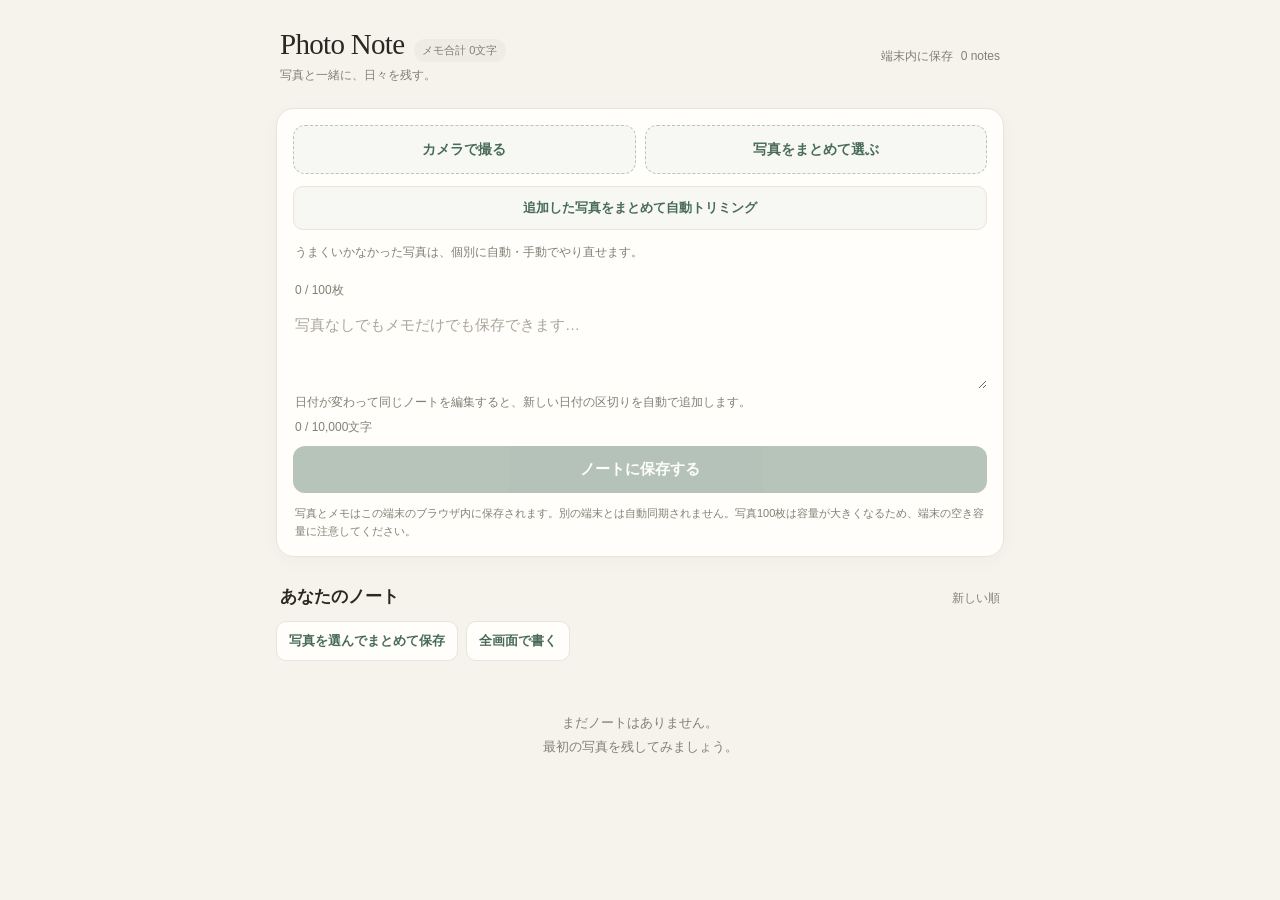
==== commit 7940e15d: "Add files via upload" ====
--- a/index.html
+++ b/index.html
@@ -1,6 +1,6 @@
 <!doctype html><html lang="ja"><head><meta charset="utf-8"><meta name="viewport" content="width=device-width,initial-scale=1,viewport-fit=cover"><meta name="theme-color" content="#f6f3ed"><link rel="apple-touch-icon" sizes="180x180" href="apple-touch-icon.png"><link rel="icon" type="image/png" sizes="192x192" href="icon-192.png"><link rel="manifest" href="manifest.webmanifest"><title>Photo Note</title>
 <style>
-:root{--bg:#f6f3ed;--paper:#fffefa;--ink:#292821;--muted:#827f75;--line:#e9e4d9;--accent:#496b59}*{box-sizing:border-box}body{margin:0;background:var(--bg);color:var(--ink);font-family:-apple-system,BlinkMacSystemFont,"Hiragino Kaku Gothic ProN","Yu Gothic",sans-serif}header{max-width:760px;margin:auto;padding:28px 20px 12px;display:flex;align-items:center;justify-content:space-between}h1{font-family:Georgia,serif;font-size:29px;font-weight:500;margin:0;letter-spacing:-.7px}.brand-row{display:flex;align-items:baseline;gap:10px;flex-wrap:wrap}.total-chars{font:11px -apple-system,BlinkMacSystemFont,sans-serif;letter-spacing:0;color:var(--muted);background:#eeece5;border-radius:20px;padding:4px 8px}.nav-back{position:absolute;top:max(14px,env(safe-area-inset-top));left:14px;z-index:55;display:flex;align-items:center;gap:8px;border:1px solid #ffffffaa;border-radius:26px;background:#101010ee;color:#fff;padding:12px 17px;font-size:15px;font-weight:700;box-shadow:0 3px 16px #0007;min-height:46px}.nav-back:active{transform:scale(.97)}.note-char-count{font-size:11px;color:var(--muted);white-space:nowrap}.sub{font-size:12px;color:var(--muted);margin-top:5px}.count{font-size:12px;color:var(--muted)}main{max-width:760px;margin:auto;padding:12px 16px 100px}.composer{background:var(--paper);border:1px solid var(--line);border-radius:18px;padding:16px;box-shadow:0 4px 18px #3c342008}.pickrow{display:grid;grid-template-columns:1fr 1fr;gap:9px}.pick{display:flex;align-items:center;justify-content:center;gap:7px;width:100%;min-height:49px;border:1.5px dashed #b9c5bb;border-radius:12px;color:var(--accent);font-weight:650;background:#f7f8f4;cursor:pointer;font-size:14px}input[type=file]{display:none}.photo-grid{display:grid;grid-template-columns:repeat(3,minmax(0,1fr));gap:8px;margin-top:12px}.photo-cell{position:relative;aspect-ratio:1;border-radius:10px;overflow:hidden;background:#f0eee8}.photo-cell img{width:100%;height:100%;object-fit:cover;display:block;cursor:zoom-in}.remove-photo{position:absolute;top:4px;right:4px;border:0;border-radius:50%;width:26px;height:26px;background:#222b;color:white;font-size:18px;line-height:1}.photo-count{font-size:12px;color:var(--muted);margin:9px 2px 0}textarea{width:100%;resize:vertical;min-height:90px;border:0;outline:0;background:transparent;font:15px/1.7 -apple-system,BlinkMacSystemFont,sans-serif;padding:13px 2px 4px;color:var(--ink)}textarea::placeholder{color:#aaa69b}.save{width:100%;border:0;border-radius:12px;background:var(--accent);color:white;font-size:15px;font-weight:650;padding:14px;cursor:pointer}.save:disabled{opacity:.4;cursor:not-allowed}.editor-tools{display:flex;justify-content:space-between;align-items:center;gap:10px;margin:0 2px 10px}.char-count{font-size:12px;color:var(--muted);font-variant-numeric:tabular-nums}.cancel{border:1px solid var(--line);border-radius:10px;background:transparent;color:var(--muted);padding:10px 14px;cursor:pointer}.note-actions{display:flex;gap:14px;flex-wrap:wrap}.edit,.delete{border:0;background:none;color:var(--accent);font-size:12px;padding:9px 0 0;cursor:pointer}.delete{color:#a19c90}.section{display:flex;justify-content:space-between;align-items:baseline;margin:28px 4px 13px}.section h2{font-size:17px;font-weight:650;margin:0}.section span{font-size:12px;color:var(--muted)}.notes{display:grid;grid-template-columns:repeat(2,minmax(0,1fr));gap:13px}.note{background:var(--paper);border:1px solid var(--line);border-radius:15px;overflow:hidden;box-shadow:0 3px 12px #3c342007}.cover{width:100%;aspect-ratio:4/3;object-fit:cover;display:block;background:#eee;cursor:zoom-in}.thumb-strip{display:flex;gap:5px;padding:7px 9px 0;overflow:hidden}.thumb-strip img{width:42px;height:42px;object-fit:cover;border-radius:6px;flex:0 0 auto;cursor:zoom-in}.note-body{padding:11px 12px 12px}.date{font-size:11px;color:var(--muted);margin-bottom:6px}.note-text{font-size:13px;line-height:1.6;white-space:pre-wrap;overflow-wrap:anywhere}.empty{grid-column:1/-1;text-align:center;color:var(--muted);padding:36px 12px;font-size:13px;line-height:1.8}.hint,.photo-tip{font-size:11px;color:var(--muted);line-height:1.6;margin:12px 2px 0}.toast{position:fixed;bottom:22px;left:50%;transform:translateX(-50%);background:#292821;color:#fff;padding:11px 16px;border-radius:30px;font-size:13px;opacity:0;pointer-events:none;transition:.2s;z-index:50}.toast.show{opacity:1}.photo-viewer{position:fixed;inset:0;z-index:40;background:rgba(18,18,16,.97);display:none;align-items:center;justify-content:center;padding:18px}.photo-viewer.open{display:flex}.photo-viewer img{max-width:100%;max-height:100%;object-fit:contain;touch-action:none;transform-origin:center center;will-change:transform;user-select:none;-webkit-user-drag:none}.zoom-tools{position:absolute;top:max(70px,calc(env(safe-area-inset-top) + 62px));right:18px;display:flex;gap:7px}.zoom-tools button{width:38px;height:38px;border:1px solid #ffffff66;border-radius:50%;background:#222;color:#fff;font-size:20px}.viewer-close,.viewer-prev,.viewer-next{position:absolute;border:1px solid #ffffff55;border-radius:50%;background:#222;color:white;cursor:pointer}.viewer-close{top:max(18px,env(safe-area-inset-top));right:18px;width:42px;height:42px;font-size:25px}.viewer-prev,.viewer-next{top:50%;width:42px;height:42px;font-size:24px;transform:translateY(-50%)}.viewer-prev{left:12px}.viewer-next{right:12px}.photo-viewer .nav-back{z-index:80;display:flex!important;visibility:visible!important;opacity:1!important;pointer-events:auto!important}.photo-viewer .zoom-tools{z-index:56;top:max(70px,calc(env(safe-area-inset-top) + 62px));}.photo-viewer .viewer-prev,.photo-viewer .viewer-next{z-index:55}.photo-viewer .viewer-index{z-index:55}.viewer-index{position:absolute;bottom:max(18px,env(safe-area-inset-bottom));color:#fff;font-size:12px}.camera-note{font-size:11px;color:var(--muted);line-height:1.6;margin:9px 2px 0}.camera-modal{position:fixed;inset:0;z-index:60;background:#111;display:none;flex-direction:column;padding:env(safe-area-inset-top) 14px env(safe-area-inset-bottom)}.camera-modal.open{display:flex}.camera-top{height:54px;display:flex;align-items:center;justify-content:space-between;color:white}.camera-top button,.camera-bottom button{border:1px solid #ffffff55;background:#292929;color:white;border-radius:24px;padding:10px 15px;font-size:14px}.camera-stage{flex:1;display:flex;align-items:center;justify-content:center;min-height:0;overflow:hidden}.camera-stage video{width:100%;max-height:100%;object-fit:contain;border-radius:12px;background:#222;transform-origin:center center}.camera-zoom{display:flex;align-items:center;gap:12px;padding:7px 8px 12px;color:#fff;font-size:13px}.camera-zoom input{flex:1;min-width:0;accent-color:#fff}.camera-zoom-value{width:42px;text-align:right;font-variant-numeric:tabular-nums}.camera-bottom{height:104px;display:flex;align-items:center;justify-content:space-around;gap:10px}.shutter{width:68px;height:68px;border:5px solid white!important;border-radius:50%!important;padding:0!important;background:#fff!important;box-shadow:inset 0 0 0 3px #333}.camera-status{color:#ddd;font-size:12px;text-align:center;padding:6px}.move-photo{position:absolute;top:4px;left:4px;border:0;border-radius:7px;background:#222b;color:white;padding:4px 7px;font-size:12px}.story-modal{position:fixed;inset:0;z-index:70;display:none;background:#111;color:#fff;overflow:hidden}.story-modal.open{display:block}.story-backdrop,.story-blur{position:absolute;inset:-18px;background-position:center;background-size:cover;transition:filter .12s linear}.story-backdrop{filter:brightness(.78)}.story-blur{background:rgba(8,9,9,.08);backdrop-filter:blur(0px);-webkit-backdrop-filter:blur(0px)}.story-top{position:absolute;z-index:4;top:0;left:0;right:0;padding:max(14px,env(safe-area-inset-top)) 16px 12px;display:flex;align-items:center;justify-content:space-between;background:linear-gradient(#0008,transparent);pointer-events:none}.story-top button{pointer-events:auto;border:1px solid #ffffff66;border-radius:22px;background:#1118;color:white;padding:9px 13px;font-size:13px}.story-count{font-size:12px;color:#fff;text-shadow:0 1px 6px #000}.story-scroll{position:absolute;inset:0;overflow-y:auto;overscroll-behavior:contain;z-index:2;scrollbar-width:none}.story-scroll::-webkit-scrollbar{display:none}.story-hero{height:78vh;min-height:480px;display:flex;align-items:flex-end;padding:0 22px 105px}.story-hero-inner{max-width:680px;text-shadow:0 2px 16px #0009}.story-kicker{font-size:11px;letter-spacing:.18em;text-transform:uppercase;color:#ffffffc9;margin-bottom:10px}.story-title{font-family:Georgia,serif;font-size:clamp(30px,8vw,54px);line-height:1.16;font-weight:500;letter-spacing:-.04em;margin:0}.story-hint{font-size:12px;color:#ffffffd0;margin-top:14px}.story-sheet{position:relative;min-height:65vh;margin-top:-54px;padding:30px 24px calc(60px + env(safe-area-inset-bottom));background:rgba(248,246,240,.88);color:#292821;border-radius:28px 28px 0 0;box-shadow:0 -15px 50px #0002;backdrop-filter:blur(18px);-webkit-backdrop-filter:blur(18px)}.story-sheet:before{content:'';display:block;width:38px;height:4px;border-radius:9px;background:#aaa69b66;margin:-13px auto 26px}.story-date{font-size:11px;letter-spacing:.06em;color:#827f75;margin-bottom:22px}.story-memo{font-family:Georgia,serif;font-size:17px;line-height:2.05;white-space:pre-wrap;overflow-wrap:anywhere;max-width:680px;margin:0 auto}.story-empty{color:#827f75;font-size:14px}.story-photos{display:flex;gap:9px;overflow-x:auto;margin:28px -5px 0;padding:4px 5px 12px}.story-photos img{width:76px;height:76px;object-fit:cover;border-radius:10px;flex:0 0 auto;border:2px solid transparent}.story-photos img.active{border-color:#496b59}.story-end{font-size:11px;color:#827f75;text-align:center;margin-top:34px;letter-spacing:.08em}
+:root{--bg:#f6f3ed;--paper:#fffefa;--ink:#292821;--muted:#827f75;--line:#e9e4d9;--accent:#496b59}*{box-sizing:border-box}body{margin:0;background:var(--bg);color:var(--ink);font-family:-apple-system,BlinkMacSystemFont,"Hiragino Kaku Gothic ProN","Yu Gothic",sans-serif}header{max-width:760px;margin:auto;padding:28px 20px 12px;display:flex;align-items:center;justify-content:space-between}h1{font-family:Georgia,serif;font-size:29px;font-weight:500;margin:0;letter-spacing:-.7px}.brand-row{display:flex;align-items:baseline;gap:10px;flex-wrap:wrap}.total-chars{font:11px -apple-system,BlinkMacSystemFont,sans-serif;letter-spacing:0;color:var(--muted);background:#eeece5;border-radius:20px;padding:4px 8px}.nav-back{position:absolute;top:max(14px,env(safe-area-inset-top));left:14px;z-index:55;display:flex;align-items:center;gap:8px;border:1px solid #ffffffaa;border-radius:26px;background:#101010ee;color:#fff;padding:12px 17px;font-size:15px;font-weight:700;box-shadow:0 3px 16px #0007;min-height:46px}.nav-back:active{transform:scale(.97)}.note-char-count{font-size:11px;color:var(--muted);white-space:nowrap}.sub{font-size:12px;color:var(--muted);margin-top:5px}.count{font-size:12px;color:var(--muted)}main{max-width:760px;margin:auto;padding:12px 16px 100px}.composer{background:var(--paper);border:1px solid var(--line);border-radius:18px;padding:16px;box-shadow:0 4px 18px #3c342008}.pickrow{display:grid;grid-template-columns:1fr 1fr;gap:9px}.pick{display:flex;align-items:center;justify-content:center;gap:7px;width:100%;min-height:49px;border:1.5px dashed #b9c5bb;border-radius:12px;color:var(--accent);font-weight:650;background:#f7f8f4;cursor:pointer;font-size:14px}input[type=file]{display:none}.crop-batch-tools{display:flex;flex-direction:column;gap:5px;margin-top:12px}.crop-batch-tools .tool-btn{width:100%;padding:12px;border:1px solid var(--line);border-radius:10px;background:#f7f8f4;color:var(--accent);font-weight:700}.photo-grid{display:grid;grid-template-columns:repeat(3,minmax(0,1fr));gap:8px;margin-top:12px}.photo-cell{position:relative;aspect-ratio:1;border-radius:10px;overflow:hidden;background:#f0eee8}.photo-cell img{width:100%;height:100%;object-fit:cover;display:block;cursor:zoom-in}.remove-photo{position:absolute;top:4px;right:4px;border:0;border-radius:50%;width:26px;height:26px;background:#222b;color:white;font-size:18px;line-height:1}.photo-count{font-size:12px;color:var(--muted);margin:9px 2px 0}textarea{width:100%;resize:vertical;min-height:90px;border:0;outline:0;background:transparent;font:15px/1.7 -apple-system,BlinkMacSystemFont,sans-serif;padding:13px 2px 4px;color:var(--ink)}textarea::placeholder{color:#aaa69b}.save{width:100%;border:0;border-radius:12px;background:var(--accent);color:white;font-size:15px;font-weight:650;padding:14px;cursor:pointer}.save:disabled{opacity:.4;cursor:not-allowed}.editor-tools{display:flex;justify-content:space-between;align-items:center;gap:10px;margin:0 2px 10px}.char-count{font-size:12px;color:var(--muted);font-variant-numeric:tabular-nums}.cancel{border:1px solid var(--line);border-radius:10px;background:transparent;color:var(--muted);padding:10px 14px;cursor:pointer}.note-actions{display:flex;gap:14px;flex-wrap:wrap}.edit,.delete{border:0;background:none;color:var(--accent);font-size:12px;padding:9px 0 0;cursor:pointer}.delete{color:#a19c90}.section{display:flex;justify-content:space-between;align-items:baseline;margin:28px 4px 13px}.section h2{font-size:17px;font-weight:650;margin:0}.section span{font-size:12px;color:var(--muted)}.notes{display:grid;grid-template-columns:repeat(2,minmax(0,1fr));gap:13px}.note{background:var(--paper);border:1px solid var(--line);border-radius:15px;overflow:hidden;box-shadow:0 3px 12px #3c342007}.cover{width:100%;aspect-ratio:4/3;object-fit:cover;display:block;background:#eee;cursor:zoom-in}.thumb-strip{display:flex;gap:5px;padding:7px 9px 0;overflow:hidden}.thumb-strip img{width:42px;height:42px;object-fit:cover;border-radius:6px;flex:0 0 auto;cursor:zoom-in}.note-body{padding:11px 12px 12px}.date{font-size:11px;color:var(--muted);margin-bottom:6px}.note-text{font-size:13px;line-height:1.6;white-space:pre-wrap;overflow-wrap:anywhere}.empty{grid-column:1/-1;text-align:center;color:var(--muted);padding:36px 12px;font-size:13px;line-height:1.8}.hint,.photo-tip{font-size:11px;color:var(--muted);line-height:1.6;margin:12px 2px 0}.toast{position:fixed;bottom:22px;left:50%;transform:translateX(-50%);background:#292821;color:#fff;padding:11px 16px;border-radius:30px;font-size:13px;opacity:0;pointer-events:none;transition:.2s;z-index:50}.toast.show{opacity:1}.photo-viewer{position:fixed;inset:0;z-index:40;background:rgba(18,18,16,.97);display:none;align-items:center;justify-content:center;padding:18px}.photo-viewer.open{display:flex}.photo-viewer img{max-width:100%;max-height:100%;object-fit:contain;touch-action:none;transform-origin:center center;will-change:transform;user-select:none;-webkit-user-drag:none}.zoom-tools{position:absolute;top:max(70px,calc(env(safe-area-inset-top) + 62px));right:18px;display:flex;gap:7px}.zoom-tools button{width:38px;height:38px;border:1px solid #ffffff66;border-radius:50%;background:#222;color:#fff;font-size:20px}.viewer-close,.viewer-prev,.viewer-next{position:absolute;border:1px solid #ffffff55;border-radius:50%;background:#222;color:white;cursor:pointer}.viewer-close{top:max(18px,env(safe-area-inset-top));right:18px;width:42px;height:42px;font-size:25px}.viewer-prev,.viewer-next{top:50%;width:42px;height:42px;font-size:24px;transform:translateY(-50%)}.viewer-prev{left:12px}.viewer-next{right:12px}.viewer-index{position:absolute;bottom:max(18px,env(safe-area-inset-bottom));color:#fff;font-size:12px}.camera-note{font-size:11px;color:var(--muted);line-height:1.6;margin:9px 2px 0}.camera-modal{position:fixed;inset:0;z-index:60;background:#111;display:none;flex-direction:column;padding:env(safe-area-inset-top) 14px env(safe-area-inset-bottom)}.camera-modal.open{display:flex}.camera-top{height:54px;display:flex;align-items:center;justify-content:space-between;color:white}.camera-top button,.camera-bottom button{border:1px solid #ffffff55;background:#292929;color:white;border-radius:24px;padding:10px 15px;font-size:14px}.camera-stage{flex:1;display:flex;align-items:center;justify-content:center;min-height:0;overflow:hidden}.camera-stage video{width:100%;max-height:100%;object-fit:contain;border-radius:12px;background:#222;transform-origin:center center}.camera-zoom{display:flex;align-items:center;gap:12px;padding:7px 8px 12px;color:#fff;font-size:13px}.camera-zoom input{flex:1;min-width:0;accent-color:#fff}.camera-zoom-value{width:42px;text-align:right;font-variant-numeric:tabular-nums}.camera-bottom{height:104px;display:flex;align-items:center;justify-content:space-around;gap:10px}.shutter{width:68px;height:68px;border:5px solid white!important;border-radius:50%!important;padding:0!important;background:#fff!important;box-shadow:inset 0 0 0 3px #333}.camera-status{color:#ddd;font-size:12px;text-align:center;padding:6px}.move-photo{position:absolute;top:4px;left:4px;border:0;border-radius:7px;background:#222b;color:white;padding:4px 7px;font-size:12px}.story-modal{position:fixed;inset:0;z-index:70;display:none;background:#111;color:#fff;overflow:hidden}.story-modal.open{display:block}.story-backdrop,.story-blur{position:absolute;inset:-18px;background-position:center;background-size:cover;transition:filter .12s linear}.story-backdrop{filter:brightness(.78)}.story-blur{background:rgba(8,9,9,.08);backdrop-filter:blur(0px);-webkit-backdrop-filter:blur(0px)}.story-top{position:absolute;z-index:4;top:0;left:0;right:0;padding:max(14px,env(safe-area-inset-top)) 16px 12px;display:flex;align-items:center;justify-content:space-between;background:linear-gradient(#0008,transparent);pointer-events:none}.story-top button{pointer-events:auto;border:1px solid #ffffff66;border-radius:22px;background:#1118;color:white;padding:9px 13px;font-size:13px}.story-count{font-size:12px;color:#fff;text-shadow:0 1px 6px #000}.story-scroll{position:absolute;inset:0;overflow-y:auto;overscroll-behavior:contain;z-index:2;scrollbar-width:none}.story-scroll::-webkit-scrollbar{display:none}.story-hero{height:78vh;min-height:480px;display:flex;align-items:flex-end;padding:0 22px 105px}.story-hero-inner{max-width:680px;text-shadow:0 2px 16px #0009}.story-kicker{font-size:11px;letter-spacing:.18em;text-transform:uppercase;color:#ffffffc9;margin-bottom:10px}.story-title{font-family:Georgia,serif;font-size:clamp(30px,8vw,54px);line-height:1.16;font-weight:500;letter-spacing:-.04em;margin:0}.story-hint{font-size:12px;color:#ffffffd0;margin-top:14px}.story-sheet{position:relative;min-height:65vh;margin-top:-54px;padding:30px 24px calc(60px + env(safe-area-inset-bottom));background:rgba(248,246,240,.88);color:#292821;border-radius:28px 28px 0 0;box-shadow:0 -15px 50px #0002;backdrop-filter:blur(18px);-webkit-backdrop-filter:blur(18px)}.story-sheet:before{content:'';display:block;width:38px;height:4px;border-radius:9px;background:#aaa69b66;margin:-13px auto 26px}.story-date{font-size:11px;letter-spacing:.06em;color:#827f75;margin-bottom:22px}.story-memo{font-family:Georgia,serif;font-size:17px;line-height:2.05;white-space:pre-wrap;overflow-wrap:anywhere;max-width:680px;margin:0 auto}.story-empty{color:#827f75;font-size:14px}.story-photos{display:flex;gap:9px;overflow-x:auto;margin:28px -5px 0;padding:4px 5px 12px}.story-photos img{width:76px;height:76px;object-fit:cover;border-radius:10px;flex:0 0 auto;border:2px solid transparent}.story-photos img.active{border-color:#496b59}.story-end{font-size:11px;color:#827f75;text-align:center;margin-top:34px;letter-spacing:.08em}
 @media(min-width:620px){.notes{grid-template-columns:repeat(3,minmax(0,1fr))}}
 @media (orientation: landscape) and (max-height: 600px){
   .camera-modal{padding:env(safe-area-inset-top) max(12px,env(safe-area-inset-right)) env(safe-area-inset-bottom) max(12px,env(safe-area-inset-left))}
@@ -20,15 +20,32 @@
 .selection-toolbar{display:flex;gap:8px;align-items:center;flex-wrap:wrap;margin:0 0 14px}.tool-btn{border:1px solid var(--line);background:var(--paper);color:var(--accent);border-radius:10px;padding:10px 12px;font-size:13px;font-weight:650}.note-text{display:none}.note{position:relative}.select-overlay{position:absolute;top:8px;left:8px;z-index:3;background:#fff;border-radius:9px;padding:5px 8px;box-shadow:0 2px 8px #0003;font-size:12px}.select-overlay input{display:inline-block;width:18px;height:18px;vertical-align:middle}.photo-select-modal{position:fixed;inset:0;z-index:90;background:#f6f3ed;display:none;flex-direction:column;padding:env(safe-area-inset-top) 14px env(safe-area-inset-bottom)}.photo-select-modal.open{display:flex}.select-head{display:flex;align-items:center;justify-content:space-between;padding:12px 0}.select-head strong{font-size:17px}.select-grid{display:grid;grid-template-columns:repeat(3,minmax(0,1fr));gap:7px;overflow:auto;padding-bottom:12px}.select-item{position:relative;aspect-ratio:1}.select-item img{width:100%;height:100%;object-fit:cover;border-radius:9px}.select-item input{position:absolute;top:6px;left:6px;width:23px;height:23px;accent-color:var(--accent)}.select-actions{display:flex;gap:8px;padding:10px 0}.select-actions button{flex:1}.composer.full-editor{position:fixed;inset:0;z-index:80;border-radius:0;overflow:auto;padding:calc(env(safe-area-inset-top) + 16px) 16px calc(env(safe-area-inset-bottom) + 18px);margin:0}.composer.full-editor textarea{min-height:42vh;font-size:17px}.editor-full-btn{border:1px solid var(--line);background:transparent;border-radius:10px;padding:8px 11px;color:var(--accent)}.undo-toast{position:fixed;bottom:22px;left:50%;transform:translateX(-50%);z-index:100;background:#292821;color:#fff;border-radius:28px;padding:9px 12px;display:none;align-items:center;gap:12px;font-size:13px;white-space:nowrap}.undo-toast.show{display:flex}.undo-toast button{border:0;background:#fff;color:#292821;border-radius:18px;padding:7px 12px;font-weight:700}
 
 .crop-modal{position:fixed;inset:0;z-index:120;background:#171714f5;display:none;flex-direction:column;align-items:center;justify-content:center;padding:calc(env(safe-area-inset-top) + 14px) 14px calc(env(safe-area-inset-bottom) + 14px);color:#fff}
-.crop-modal.open{display:flex}.crop-title{font-size:18px;font-weight:700;margin:4px 0 8px}.crop-help{font-size:12px;color:#ddd;text-align:center;line-height:1.6;margin-bottom:12px}.crop-stage{width:100%;height:min(62vh,620px);display:flex;align-items:center;justify-content:center;overflow:hidden}.crop-canvas{max-width:100%;max-height:100%;touch-action:none;background:#333;border-radius:8px}.crop-actions{display:flex;gap:8px;width:100%;max-width:560px;margin-top:14px;flex-wrap:wrap}.crop-actions button{flex:1;min-width:105px;border:1px solid #ffffff66;border-radius:12px;padding:13px 9px;background:#333;color:#fff;font-weight:650}.crop-actions .crop-primary{background:#496b59;border-color:#496b59}.crop-actions .crop-danger{background:#fff;color:#292821}.photo-edit-tools{position:absolute;left:4px;right:4px;bottom:4px;display:flex;gap:4px;justify-content:center}.photo-edit-tools button{border:0;border-radius:8px;background:#222d;color:#fff;padding:6px 7px;font-size:10px;font-weight:650}
+.crop-modal.open{display:flex}.crop-title{font-size:18px;font-weight:700;margin:4px 0 8px}.crop-help{font-size:12px;color:#ddd;text-align:center;line-height:1.6;margin-bottom:12px}.crop-stage{width:100%;height:min(62vh,620px);display:flex;align-items:center;justify-content:center;overflow:hidden}.crop-canvas{max-width:100%;max-height:100%;touch-action:none;background:#333;border-radius:8px;user-select:none;-webkit-user-select:none}.crop-actions{display:flex;gap:8px;width:100%;max-width:560px;margin-top:14px;flex-wrap:wrap}.crop-actions button{flex:1;min-width:105px;border:1px solid #ffffff66;border-radius:12px;padding:13px 9px;background:#333;color:#fff;font-weight:650}.crop-actions .crop-primary{background:#496b59;border-color:#496b59}.crop-actions .crop-danger{background:#fff;color:#292821}.photo-edit-tools{position:absolute;left:4px;right:4px;bottom:4px;display:flex;gap:4px;justify-content:center}.photo-edit-tools button{border:0;border-radius:8px;background:#222d;color:#fff;padding:6px 7px;font-size:10px;font-weight:650}
+
+.pin-row{display:flex;justify-content:flex-end;margin:0 0 7px}
+.pin-btn{border:1px solid var(--line);background:#fffaf0;color:#79602b;border-radius:999px;padding:6px 11px;font-size:12px;font-weight:700}
+.pin-btn.is-pinned{background:#f2e5bd;border-color:#c6a85b;color:#604916}
+.note.pinned{border:1.5px solid #c6a85b;box-shadow:0 3px 14px #b89b4a22}
+.day-counts{display:flex;flex-wrap:wrap;gap:5px;margin:8px 0 10px}
+.day-count{font-size:11px;color:#655b43;background:#f4f0e5;border-radius:7px;padding:4px 7px}
+.note-text .day-segment{display:block;background:#f6f3e9;border-left:3px solid #c6b98e;border-radius:4px;padding:7px 9px;margin:6px 0;white-space:pre-wrap;overflow-wrap:anywhere}
+.note-text .day-segment:first-child{background:#f1f5f1;border-left-color:#91aa96}
+.day-heading{font-size:11px;font-weight:700;color:#746b56;margin-bottom:4px}
+.editor-day-hint{font-size:12px;color:var(--muted);margin:0 2px 8px;line-height:1.5}
+
+.crop-done-badge{position:absolute;left:5px;bottom:39px;z-index:3;background:#16834a;color:#fff;border-radius:7px;padding:4px 6px;font-size:10px;font-weight:800;box-shadow:0 1px 5px #0005}.crop-undo-btn{background:#fff!important;color:#185bce!important;border:1px solid #8bb5ff!important;font-size:10px!important}
+
+/* First-line memo title overlay on the photo thumbnail */
+.note{position:relative;overflow:hidden}
+.note-title-overlay{position:absolute;left:0;right:0;top:0;z-index:2;padding:10px 12px 24px;color:#fff;font-size:15px;font-weight:750;line-height:1.35;letter-spacing:.01em;text-shadow:0 1px 3px rgba(0,0,0,.7);background:linear-gradient(180deg,rgba(0,0,0,.62),rgba(0,0,0,0));pointer-events:none;display:-webkit-box;-webkit-box-orient:vertical;-webkit-line-clamp:2;overflow:hidden}
 </style></head><body>
 <header><div><div class="brand-row"><h1>Photo Note</h1><span class="total-chars" id="totalChars">メモ合計 0文字</span></div><div class="sub">写真と一緒に、日々を残す。</div></div><div style="display:flex;align-items:center;gap:8px"><span class="count">端末内に保存</span><div class="count" id="count">0 notes</div></div></header><main>
 <section class="composer"><div class="pickrow"><button class="pick" id="openCamera" type="button">カメラで撮る</button><label class="pick" for="galleryPhotos">写真をまとめて選ぶ</label></div><input id="galleryPhotos" type="file" accept="image/*" multiple>
-<div class="photo-grid" id="draftGrid"></div><div class="photo-count" id="photoCount">写真は最大100枚まで追加できます</div><textarea id="memo" maxlength="10000" placeholder="写真なしでもメモだけでも保存できます…"></textarea><div class="editor-tools"><span class="char-count" id="charCount">0 / 10,000文字</span><button class="editor-full-btn" id="closeFullEditor" type="button" style="display:none">全画面を閉じる</button><button class="cancel" id="cancel" type="button" style="display:none">編集をやめる</button></div><button class="save" id="save" disabled>ノートに保存する</button><div class="hint">写真とメモはこの端末のブラウザ内に保存されます。別の端末とは自動同期されません。写真100枚は容量が大きくなるため、端末の空き容量に注意してください。</div></section>
+<div class="crop-batch-tools"><button class="tool-btn" id="autoCropAll" type="button">追加した写真をまとめて自動トリミング</button><span id="cropBatchStatus" class="photo-count">うまくいかなかった写真は、個別に自動・手動でやり直せます。</span></div><div class="photo-grid" id="draftGrid"></div><div class="photo-count" id="photoCount">写真は最大100枚まで追加できます</div><textarea id="memo" maxlength="10000" placeholder="写真なしでもメモだけでも保存できます…"></textarea><div class="editor-day-hint">日付が変わって同じノートを編集すると、新しい日付の区切りを自動で追加します。</div><div class="editor-tools"><span class="char-count" id="charCount">0 / 10,000文字</span><button class="editor-full-btn" id="closeFullEditor" type="button" style="display:none">全画面を閉じる</button><button class="cancel" id="cancel" type="button" style="display:none">編集をやめる</button></div><button class="save" id="save" disabled>ノートに保存する</button><div class="hint">写真とメモはこの端末のブラウザ内に保存されます。別の端末とは自動同期されません。写真100枚は容量が大きくなるため、端末の空き容量に注意してください。</div></section>
 <div class="section"><h2>あなたのノート</h2><span>新しい順</span></div><div class="selection-toolbar"><button class="tool-btn" id="choosePhotos" type="button">写真を選んでまとめて保存</button><button class="tool-btn" id="fullEditor" type="button">全画面で書く</button></div><section class="notes" id="notes"><div class="empty">まだノートはありません。<br>最初の写真を残してみましょう。</div></section></main>
-<div class="camera-modal" id="cameraModal" role="dialog" aria-modal="true" aria-label="Photo Noteカメラ"><div class="camera-top"><button id="cameraClose" type="button">閉じる</button><span id="cameraMode">背面カメラ</span><button id="cameraSwitch" type="button">カメラ切替</button></div><div class="camera-stage"><video id="cameraVideo" autoplay muted playsinline></video></div><div class="camera-zoom"><span>−</span><input id="cameraZoom" type="range" min="1" max="3" step="0.1" value="1" aria-label="カメラズーム"><span>＋</span><span class="camera-zoom-value" id="cameraZoomValue">1.0×</span></div><div class="camera-status" id="cameraStatus">カメラを準備しています</div><div class="camera-bottom"><button id="cameraFlash" type="button" disabled>フラッシュは端末依存</button><button class="shutter" id="cameraCapture" type="button" aria-label="撮影"></button><button id="cameraDone" type="button">完了</button></div></div><div class="photo-viewer" id="photoViewer" role="dialog" aria-modal="true" aria-label="写真の拡大表示"><button class="nav-back" id="viewerBack" type="button" aria-label="一覧画面に戻る">← <span>一覧へ</span></button><button class="viewer-prev" id="viewerPrev" type="button">‹</button><img id="viewerImage" alt="拡大した写真"><div class="zoom-tools"><button id="viewerCrop" type="button" aria-label="この写真をトリミング">✂</button><button id="zoomOut" type="button" aria-label="縮小">−</button><button id="zoomReset" type="button" aria-label="倍率を戻す">↺</button><button id="zoomIn" type="button" aria-label="拡大">＋</button></div><button class="viewer-next" id="viewerNext" type="button">›</button><div class="viewer-index" id="viewerIndex"></div></div><div class="story-modal" id="storyModal" role="dialog" aria-modal="true" aria-label="ストーリーモード"><div class="story-backdrop" id="storyBackdrop"></div><div class="story-blur" id="storyBlur"></div><div class="story-top"><button id="storyClose" type="button" aria-label="一覧画面に戻る">← <span>一覧へ</span></button><span class="story-count" id="storyCount"></span><button id="storyTop" type="button">写真に戻る ↑</button></div><div class="story-scroll" id="storyScroll"><section class="story-hero"><div class="story-hero-inner"><div class="story-kicker">A MOMENT TO REMEMBER</div><h2 class="story-title" id="storyTitle">その日の記録</h2><div class="story-hint">スクロールして、記憶をたどる</div></div></section><section class="story-sheet"><div class="story-date" id="storyDate"></div><div class="story-memo" id="storyMemo"></div><div class="story-photos" id="storyPhotos"></div><div class="story-end">— PHOTO NOTE —</div></section></div></div><div class="photo-select-modal" id="photoSelectModal"><div class="select-head"><strong>保存する写真を選択</strong><button class="cancel" id="closePhotoSelect" type="button">閉じる</button></div><div class="select-grid" id="selectGrid"></div><div class="select-actions"><button class="tool-btn" id="selectAllPhotos" type="button">すべて選択</button><button class="save" id="shareSelectedPhotos" type="button">選んだ写真を共有</button></div><div class="hint">iPhoneの共有画面が開いたら「画像を保存」を選んでください。</div></div><div class="undo-toast" id="undoToast"><span id="undoMessage">削除しました</span><button id="undoDelete" type="button">元に戻す</button></div><div class="crop-modal" id="cropModal" role="dialog" aria-modal="true" aria-label="写真のトリミング"><div class="crop-title" id="cropTitle">写真をトリミング</div><div class="crop-help" id="cropHelp">写真の上を指でなぞって、残したい範囲を囲んでください。</div><div class="crop-stage"><canvas id="cropCanvas" class="crop-canvas"></canvas></div><div class="crop-actions"><button id="autoCrop" type="button">自動トリミング</button><button id="manualCrop" type="button">手動で範囲を選ぶ</button><button id="cancelCrop" type="button">キャンセル</button><button id="applyCrop" class="crop-primary" type="button">この切り抜きを使う</button></div></div><div class="toast" id="toast"></div>
+<div class="camera-modal" id="cameraModal" role="dialog" aria-modal="true" aria-label="Photo Noteカメラ"><div class="camera-top"><button id="cameraClose" type="button">閉じる</button><span id="cameraMode">背面カメラ</span><button id="cameraSwitch" type="button">カメラ切替</button></div><div class="camera-stage"><video id="cameraVideo" autoplay muted playsinline></video></div><div class="camera-zoom"><span>−</span><input id="cameraZoom" type="range" min="1" max="3" step="0.1" value="1" aria-label="カメラズーム"><span>＋</span><span class="camera-zoom-value" id="cameraZoomValue">1.0×</span></div><div class="camera-status" id="cameraStatus">カメラを準備しています</div><div class="camera-bottom"><button id="cameraFlash" type="button" disabled>フラッシュは端末依存</button><button class="shutter" id="cameraCapture" type="button" aria-label="撮影"></button><button id="cameraDone" type="button">完了</button></div></div><div class="photo-viewer" id="photoViewer" role="dialog" aria-modal="true" aria-label="写真の拡大表示"><button class="nav-back" id="viewerBack" type="button" aria-label="一覧画面に戻る">← <span>一覧へ</span></button><button class="viewer-prev" id="viewerPrev" type="button">‹</button><img id="viewerImage" alt="拡大した写真"><div class="zoom-tools"><button id="viewerCrop" type="button" aria-label="この写真をトリミング">✂</button><button id="zoomOut" type="button" aria-label="縮小">−</button><button id="zoomReset" type="button" aria-label="倍率を戻す">↺</button><button id="zoomIn" type="button" aria-label="拡大">＋</button></div><button class="viewer-next" id="viewerNext" type="button">›</button><div class="viewer-index" id="viewerIndex"></div></div><div class="story-modal" id="storyModal" role="dialog" aria-modal="true" aria-label="ストーリーモード"><div class="story-backdrop" id="storyBackdrop"></div><div class="story-blur" id="storyBlur"></div><div class="story-top"><button id="storyClose" type="button" aria-label="一覧画面に戻る">← <span>一覧へ</span></button><span class="story-count" id="storyCount"></span><button id="storyTop" type="button">写真に戻る ↑</button></div><div class="story-scroll" id="storyScroll"><section class="story-hero"><div class="story-hero-inner"><div class="story-kicker">A MOMENT TO REMEMBER</div><h2 class="story-title" id="storyTitle">その日の記録</h2><div class="story-hint">スクロールして、記憶をたどる</div></div></section><section class="story-sheet"><div class="story-date" id="storyDate"></div><div class="story-memo" id="storyMemo"></div><div class="story-photos" id="storyPhotos"></div><div class="story-end">— PHOTO NOTE —</div></section></div></div><div class="photo-select-modal" id="photoSelectModal"><div class="select-head"><strong>保存する写真を選択</strong><button class="cancel" id="closePhotoSelect" type="button">閉じる</button></div><div class="select-grid" id="selectGrid"></div><div class="select-actions"><button class="tool-btn" id="selectAllPhotos" type="button">すべて選択</button><button class="save" id="shareSelectedPhotos" type="button">選んだ写真を共有</button></div><div class="hint">iPhoneの共有画面が開いたら「画像を保存」を選んでください。</div></div><div class="undo-toast" id="undoToast"><span id="undoMessage">削除しました</span><button id="undoDelete" type="button">元に戻す</button></div><div class="crop-modal" id="cropModal" role="dialog" aria-modal="true" aria-label="写真のトリミング"><div class="crop-title" id="cropTitle">写真をトリミング</div><div class="crop-help" id="cropHelp">枠の四隅・辺をドラッグして範囲を調整できます。枠の内側を動かすと位置を移動できます。</div><div class="crop-stage"><canvas id="cropCanvas" class="crop-canvas"></canvas></div><div class="crop-actions"><button id="autoCrop" type="button">自動トリミング</button><button id="manualCrop" type="button">手動で範囲を選ぶ</button><button id="cancelCrop" type="button">キャンセル</button><button id="applyCrop" class="crop-primary" type="button">この切り抜きを使う</button></div></div><div class="toast" id="toast"></div>
 <script>
-const DB='photo-note-db',STORE='notes';let db,draft=[],editingId=null,viewerImages=[],viewerAt=0,viewerNoteId=null,viewerIsDraft=false,cameraStream=null,cameraFacing='environment',cameraZoom=1,nativeZoom=false,cameraZoomMin=1,cameraZoomMax=3;const $=id=>document.getElementById(id);
+const DB='photo-note-db',STORE='notes';let db,draft=[],draftOriginals=[],editingId=null,viewerImages=[],viewerAt=0,cameraStream=null,cameraFacing='environment',cameraZoom=1,nativeZoom=false,cameraZoomMin=1,cameraZoomMax=3;const $=id=>document.getElementById(id);
 async function stopCamera(){if(cameraStream){cameraStream.getTracks().forEach(t=>t.stop());cameraStream=null}$('cameraVideo').srcObject=null}
 async function configureCameraZoom(){cameraZoom=1;nativeZoom=false;cameraZoomMin=1;cameraZoomMax=3;const track=cameraStream?.getVideoTracks?.()[0];try{const caps=track?.getCapabilities?.();if(caps?.zoom){nativeZoom=true;cameraZoomMin=caps.zoom.min||1;cameraZoomMax=Math.min(caps.zoom.max||3,8)}}catch(e){}const slider=$('cameraZoom');slider.min=String(cameraZoomMin);slider.max=String(cameraZoomMax);slider.step=nativeZoom?String(track.getCapabilities().zoom.step||0.1):'0.1';slider.value='1';$('cameraZoomValue').textContent='1.0×';$('cameraVideo').style.transform='scale(1)';}
 async function setCameraZoom(value){cameraZoom=Math.max(cameraZoomMin,Math.min(cameraZoomMax,Number(value)||1));$('cameraZoom').value=String(cameraZoom);$('cameraZoomValue').textContent=cameraZoom.toFixed(1)+'×';const video=$('cameraVideo');if(nativeZoom){const track=cameraStream?.getVideoTracks?.()[0];try{await track.applyConstraints({advanced:[{zoom:cameraZoom}]});video.style.transform='scale(1)';return}catch(e){nativeZoom=false}}video.style.transform=`scale(${cameraZoom})`;}
@@ -38,73 +55,144 @@
 $('cameraClose').onclick=async()=>{await stopCamera();$('cameraModal').classList.remove('open');document.body.style.overflow=''};
 $('cameraDone').onclick=$('cameraClose').onclick;
 $('cameraSwitch').onclick=async()=>{cameraFacing=cameraFacing==='environment'?'user':'environment';await startCamera()};
-$('cameraCapture').onclick=async()=>{const v=$('cameraVideo');if(!cameraStream||!v.videoWidth)return toast('カメラの準備ができていません');if(draft.length>=100)return toast('写真は100枚までです');const c=document.createElement('canvas');const ctx=c.getContext('2d');if(nativeZoom||cameraZoom<=1.001){c.width=v.videoWidth;c.height=v.videoHeight;ctx.drawImage(v,0,0,c.width,c.height)}else{const sw=v.videoWidth/cameraZoom,sh=v.videoHeight/cameraZoom,sx=(v.videoWidth-sw)/2,sy=(v.videoHeight-sh)/2;c.width=Math.round(sw);c.height=Math.round(sh);ctx.drawImage(v,sx,sy,sw,sh,0,0,c.width,c.height)}draft.push(c.toDataURL('image/jpeg',.92));renderDraft();updateCount();$('cameraStatus').textContent=`撮影しました（${draft.length} / 100枚）。続けて撮影できます。`};
+$('cameraCapture').onclick=async()=>{const v=$('cameraVideo');if(!cameraStream||!v.videoWidth)return toast('カメラの準備ができていません');if(draft.length>=100)return toast('写真は100枚までです');const c=document.createElement('canvas');const ctx=c.getContext('2d');if(nativeZoom||cameraZoom<=1.001){c.width=v.videoWidth;c.height=v.videoHeight;ctx.drawImage(v,0,0,c.width,c.height)}else{const sw=v.videoWidth/cameraZoom,sh=v.videoHeight/cameraZoom,sx=(v.videoWidth-sw)/2,sy=(v.videoHeight-sh)/2;c.width=Math.round(sw);c.height=Math.round(sh);ctx.drawImage(v,sx,sy,sw,sh,0,0,c.width,c.height)}draft.push(c.toDataURL('image/jpeg',.92));draftOriginals.push(null);renderDraft();updateCount();$('cameraStatus').textContent=`撮影しました（${draft.length} / 100枚）。続けて撮影できます。`};
 function openDB(){return new Promise((resolve,reject)=>{const r=indexedDB.open(DB,1);r.onupgradeneeded=()=>r.result.createObjectStore(STORE,{keyPath:'id'});r.onsuccess=()=>resolve(r.result);r.onerror=()=>reject(r.error)})}
 function tx(mode,fn){return new Promise((resolve,reject)=>{const t=db.transaction(STORE,mode),s=t.objectStore(STORE);let req=fn(s);t.oncomplete=()=>resolve(req?.result);t.onerror=()=>reject(t.error)})}
 function toast(s){$('toast').textContent=s;$('toast').classList.add('show');setTimeout(()=>$('toast').classList.remove('show'),2200)}function updateCount(){$('charCount').textContent=Array.from($('memo').value).length.toLocaleString('ja-JP')+' / 10,000文字';$('photoCount').textContent=`${draft.length} / 100枚`;$('save').disabled=draft.length===0&&!$('memo').value.trim()}
 function oldImages(n){return Array.isArray(n.images)?n.images:(n.image?[n.image]:[])}
-function reset(){document.querySelector('.composer').classList.remove('full-editor');$('closeFullEditor').style.display='none';editingId=null;draft=[];$('galleryPhotos').value='';$('memo').value='';$('save').textContent='ノートに保存する';$('cancel').style.display='none';renderDraft();updateCount()}
+function reset(){document.querySelector('.composer').classList.remove('full-editor');$('closeFullEditor').style.display='none';editingId=null;draft=[];draftOriginals=[];$('galleryPhotos').value='';$('memo').value='';$('save').textContent='ノートに保存する';$('cancel').style.display='none';renderDraft();updateCount()}
 $('memo').addEventListener('input',updateCount);$('cancel').onclick=reset;
-function openViewer(images,index=0,noteId=null){viewerImages=images;viewerAt=index;viewerNoteId=noteId;viewerIsDraft=Array.isArray(images)&&images===draft;$('viewerCrop').style.display=(viewerIsDraft||viewerNoteId!==null)?'block':'none';$('viewerBack').style.display='flex';$('viewerBack').style.visibility='visible';showViewer();$('photoViewer').classList.add('open');document.body.style.overflow='hidden'}let zoom=1,panX=0,panY=0;function applyZoom(){$('viewerImage').style.transform=`translate(${panX}px,${panY}px) scale(${zoom})`}function resetZoom(){zoom=1;panX=0;panY=0;applyZoom()}function showViewer(){pinchStart=0;lastTouch=null;viewerSwipeStart=null;resetZoom();$('viewerImage').src=viewerImages[viewerAt];$('viewerIndex').textContent=`${viewerAt+1} / ${viewerImages.length}`;$('viewerPrev').style.display=viewerImages.length>1?'block':'none';$('viewerNext').style.display=viewerImages.length>1?'block':'none'}function closeViewer(){resetZoom();viewerSwipeStart=null;$('photoViewer').classList.remove('open');$('viewerImage').removeAttribute('src');document.body.style.overflow=''}$('viewerBack').onclick=closeViewer;$('photoViewer').addEventListener('click',e=>{if(e.target===$('photoViewer'))closeViewer()});$('viewerPrev').onclick=()=>{viewerAt=(viewerAt-1+viewerImages.length)%viewerImages.length;showViewer()};$('viewerNext').onclick=()=>{viewerAt=(viewerAt+1)%viewerImages.length;showViewer()};$('zoomIn').onclick=()=>{zoom=Math.min(5,zoom+.5);clampViewerPan();applyZoom()};$('zoomOut').onclick=()=>{zoom=Math.max(1,zoom-.5);if(zoom===1){panX=0;panY=0}else clampViewerPan();applyZoom()};$('zoomReset').onclick=resetZoom;let pinchStart=0,pinchZoom=1,lastTouch=null;const viewerImg=$('viewerImage');
-function clampViewerPan(){
-  const box=$('photoViewer').getBoundingClientRect();
-  const baseW=viewerImg.clientWidth,baseH=viewerImg.clientHeight;
-  const maxX=Math.max(0,(baseW*zoom-box.width)/2);
-  const maxY=Math.max(0,(baseH*zoom-box.height)/2);
-  panX=Math.max(-maxX,Math.min(maxX,panX));
-  panY=Math.max(-maxY,Math.min(maxY,panY));
-}
-viewerImg.addEventListener('touchstart',e=>{
-  if(e.touches.length===2){
-    pinchStart=Math.hypot(e.touches[0].clientX-e.touches[1].clientX,e.touches[0].clientY-e.touches[1].clientY);
-    pinchZoom=zoom;lastTouch=null;
-  }else if(e.touches.length===1&&zoom>1){
-    lastTouch={x:e.touches[0].clientX,y:e.touches[0].clientY};
-  }
-},{passive:false});
-viewerImg.addEventListener('touchmove',e=>{
-  if(e.touches.length===2&&pinchStart){
-    e.preventDefault();
-    const d=Math.hypot(e.touches[0].clientX-e.touches[1].clientX,e.touches[0].clientY-e.touches[1].clientY);
-    zoom=Math.max(1,Math.min(5,pinchZoom*d/pinchStart));
-    if(zoom===1){panX=0;panY=0}
-    clampViewerPan();applyZoom();
-  }else if(e.touches.length===1&&lastTouch&&zoom>1){
-    e.preventDefault();
-    panX+=e.touches[0].clientX-lastTouch.x;panY+=e.touches[0].clientY-lastTouch.y;
-    lastTouch={x:e.touches[0].clientX,y:e.touches[0].clientY};
-    clampViewerPan();applyZoom();
-  }
-},{passive:false});
-viewerImg.addEventListener('touchend',()=>{pinchStart=0;lastTouch=null});
-viewerImg.addEventListener('dblclick',()=>{
-  zoom=zoom===1?2:1;
-  if(zoom===1){panX=0;panY=0}else clampViewerPan();
-  applyZoom();
-});
+function openViewer(images,index=0,noteId=null){viewerImages=images;viewerAt=index;viewerNoteId=noteId;viewerIsDraft=Array.isArray(images)&&images===draft;$('viewerCrop').style.display=(viewerIsDraft||viewerNoteId!==null)?'block':'none';$('viewerBack').style.display='flex';$('viewerBack').style.visibility='visible';showViewer();$('photoViewer').classList.add('open');document.body.style.overflow='hidden'}
+let viewerNoteId=null,viewerIsDraft=false,zoom=1,panX=0,panY=0;
+function applyZoom(){$('viewerImage').style.transform=`translate(${panX}px,${panY}px) scale(${zoom})`}
+function resetZoom(){zoom=1;panX=0;panY=0;applyZoom()}
+function showViewer(){pinchStart=0;lastTouch=null;viewerSwipeStart=null;resetZoom();$('viewerImage').src=viewerImages[viewerAt];$('viewerIndex').textContent=`${viewerAt+1} / ${viewerImages.length}`;$('viewerPrev').style.display=viewerImages.length>1?'block':'none';$('viewerNext').style.display=viewerImages.length>1?'block':'none'}
+function closeViewer(){resetZoom();viewerSwipeStart=null;$('photoViewer').classList.remove('open');$('viewerImage').removeAttribute('src');document.body.style.overflow=''}
+$('viewerBack').onclick=closeViewer;$('photoViewer').addEventListener('click',e=>{if(e.target===$('photoViewer'))closeViewer()});
+$('viewerPrev').onclick=()=>{viewerAt=(viewerAt-1+viewerImages.length)%viewerImages.length;showViewer()};$('viewerNext').onclick=()=>{viewerAt=(viewerAt+1)%viewerImages.length;showViewer()};
+$('zoomIn').onclick=()=>{zoom=Math.min(5,zoom+.5);clampViewerPan();applyZoom()};$('zoomOut').onclick=()=>{zoom=Math.max(1,zoom-.5);if(zoom===1){panX=0;panY=0}else clampViewerPan();applyZoom()};$('zoomReset').onclick=resetZoom;
+let pinchStart=0,pinchZoom=1,lastTouch=null;const viewerImg=$('viewerImage');
+function clampViewerPan(){const box=$('photoViewer').getBoundingClientRect(),baseW=viewerImg.clientWidth,baseH=viewerImg.clientHeight;const maxX=Math.max(0,(baseW*zoom-box.width)/2),maxY=Math.max(0,(baseH*zoom-box.height)/2);panX=Math.max(-maxX,Math.min(maxX,panX));panY=Math.max(-maxY,Math.min(maxY,panY))}
+viewerImg.addEventListener('touchstart',e=>{if(e.touches.length===2){pinchStart=Math.hypot(e.touches[0].clientX-e.touches[1].clientX,e.touches[0].clientY-e.touches[1].clientY);pinchZoom=zoom;lastTouch=null}else if(e.touches.length===1&&zoom>1){lastTouch={x:e.touches[0].clientX,y:e.touches[0].clientY}}},{passive:false});
+viewerImg.addEventListener('touchmove',e=>{if(e.touches.length===2&&pinchStart){e.preventDefault();const d=Math.hypot(e.touches[0].clientX-e.touches[1].clientX,e.touches[0].clientY-e.touches[1].clientY);zoom=Math.max(1,Math.min(5,pinchZoom*d/pinchStart));if(zoom===1){panX=0;panY=0}clampViewerPan();applyZoom()}else if(e.touches.length===1&&lastTouch&&zoom>1){e.preventDefault();panX+=e.touches[0].clientX-lastTouch.x;panY+=e.touches[0].clientY-lastTouch.y;lastTouch={x:e.touches[0].clientX,y:e.touches[0].clientY};clampViewerPan();applyZoom()}},{passive:false});
+viewerImg.addEventListener('touchend',()=>{pinchStart=0;lastTouch=null});viewerImg.addEventListener('dblclick',()=>{zoom=zoom===1?2:1;if(zoom===1){panX=0;panY=0}else clampViewerPan();applyZoom()});
 let viewerSwipeStart=null;const viewerSurface=$('photoViewer');viewerSurface.addEventListener('touchstart',e=>{if(e.touches.length===1&&zoom===1){viewerSwipeStart={x:e.touches[0].clientX,y:e.touches[0].clientY,time:Date.now()}}else viewerSwipeStart=null},{passive:true});viewerSurface.addEventListener('touchend',e=>{if(!viewerSwipeStart||zoom!==1||!e.changedTouches.length)return;const dx=e.changedTouches[0].clientX-viewerSwipeStart.x,dy=e.changedTouches[0].clientY-viewerSwipeStart.y,dt=Date.now()-viewerSwipeStart.time;viewerSwipeStart=null;if(Math.abs(dx)>55&&Math.abs(dx)>Math.abs(dy)*1.25&&dt<700&&viewerImages.length>1){viewerAt=(viewerAt+(dx<0?1:-1)+viewerImages.length)%viewerImages.length;showViewer()}},{passive:true});
-$('viewerCrop').onclick=()=>{if(viewerIsDraft){openCrop(viewerAt,'manual');return}if(viewerNoteId!==null){openViewerCrop()}};document.addEventListener('keydown',e=>{if(e.key==='Escape')closeViewer();if(e.key==='ArrowLeft'&&viewerImages.length){viewerAt=(viewerAt-1+viewerImages.length)%viewerImages.length;showViewer()}if(e.key==='ArrowRight'&&viewerImages.length){viewerAt=(viewerAt+1)%viewerImages.length;showViewer()}});
+async function openViewerCrop(){try{let source;if(viewerIsDraft){cropTarget='draft';cropTargetIndex=viewerAt;cropIndex=viewerAt;source=draft[viewerAt]}else{const note=await tx('readonly',st=>st.get(viewerNoteId));if(!note)return toast('ノートを読み込めませんでした');const imgs=oldImages(note);source=imgs[viewerAt];cropTarget='viewer';cropTargetNoteId=note.id;cropTargetIndex=viewerAt;cropIndex=-2}if(!source)return toast('写真が見つかりません');cropMode='manual';cropImage=new Image();cropImage.onload=()=>{cropFit();cropRect={x:.06,y:.06,w:.88,h:.88};$('cropHelp').textContent='青い枠の四隅・上下左右のハンドルをドラッグして範囲を調整できます。枠の内側を動かすと位置を移動できます。元の写真は復元用に保持します。';cropDraw();$('cropModal').classList.add('open');document.body.style.overflow='hidden'};cropImage.onerror=()=>toast('写真を開けませんでした');cropImage.src=source}catch(e){toast('写真を開けませんでした')}}
+$('viewerCrop').onclick=()=>openViewerCrop();
+document.addEventListener('keydown',e=>{if(e.key==='Escape')closeViewer();if(e.key==='ArrowLeft'&&viewerImages.length){viewerAt=(viewerAt-1+viewerImages.length)%viewerImages.length;showViewer()}if(e.key==='ArrowRight'&&viewerImages.length){viewerAt=(viewerAt+1)%viewerImages.length;showViewer()}});
 function fileData(f){return new Promise((res,rej)=>{if(!f.type.startsWith('image/'))return rej();const r=new FileReader();r.onload=()=>res(r.result);r.onerror=rej;r.readAsDataURL(f)})}
-async function addFiles(files){const room=100-draft.length;if(room<=0)return toast('写真は100枚までです');const chosen=[...files].slice(0,room);if(files.length>room)toast('追加できるのは残り'+room+'枚です');for(const f of chosen){try{draft.push(await fileData(f))}catch{toast('画像を読み込めませんでした')}}renderDraft();updateCount()}
+async function addFiles(files){const room=100-draft.length;if(room<=0)return toast('写真は100枚までです');const chosen=[...files].slice(0,room);if(files.length>room)toast('追加できるのは残り'+room+'枚です');for(const f of chosen){try{draft.push(await fileData(f));draftOriginals.push(null)}catch{toast('画像を読み込めませんでした')}}renderDraft();updateCount()}
 $('galleryPhotos').addEventListener('change',async e=>{await addFiles(e.target.files);e.target.value=''});
-function renderDraft(){const root=$('draftGrid');root.innerHTML='';draft.forEach((src,i)=>{const cell=document.createElement('div');cell.className='photo-cell';const img=document.createElement('img');img.src=src;img.alt='追加した写真';img.onclick=()=>openViewer(draft,i);const rm=document.createElement('button');rm.className='remove-photo';rm.type='button';rm.textContent='×';rm.setAttribute('aria-label','写真を削除');rm.onclick=()=>{if(!confirm('この写真を編集画面から外しますか？'))return;if(!confirm('この変更を保存すると、この写真はノートから削除されます。本当に削除しますか？'))return;draft.splice(i,1);renderDraft();updateCount();toast('写真を編集画面から外しました')};const move=document.createElement('button');move.className='move-photo';move.type='button';move.textContent=i===0?'先頭':`#${i+1} ↕`;move.title='写真を前へ移動';move.onclick=()=>{if(i>0){[draft[i-1],draft[i]]=[draft[i],draft[i-1]];renderDraft()}};const tools=document.createElement('div');tools.className='photo-edit-tools';const auto=document.createElement('button');auto.type='button';auto.textContent='自動切り抜き';auto.onclick=()=>openCrop(i,'auto');const manual=document.createElement('button');manual.type='button';manual.textContent='手動切り抜き';manual.onclick=()=>openCrop(i,'manual');tools.append(auto,manual);cell.append(img,rm,move,tools);root.append(cell)})}
+function renderDraft(){const root=$('draftGrid');root.innerHTML='';draft.forEach((src,i)=>{const cell=document.createElement('div');cell.className='photo-cell';const img=document.createElement('img');img.src=src;img.alt='追加した写真';img.onclick=()=>openViewer(draft,i);const rm=document.createElement('button');rm.className='remove-photo';rm.type='button';rm.textContent='×';rm.setAttribute('aria-label','写真を削除');rm.onclick=()=>{if(!confirm('この写真を編集画面から外しますか？'))return;if(!confirm('この変更を保存すると、この写真はノートから削除されます。本当に削除しますか？'))return;draft.splice(i,1);draftOriginals.splice(i,1);renderDraft();updateCount();toast('写真を編集画面から外しました')};const move=document.createElement('button');move.className='move-photo';move.type='button';move.textContent=i===0?'先頭':`#${i+1} ↕`;move.title='写真を前へ移動';move.onclick=()=>{if(i>0){[draft[i-1],draft[i]]=[draft[i],draft[i-1]];[draftOriginals[i-1],draftOriginals[i]]=[draftOriginals[i],draftOriginals[i-1]];renderDraft()}};const tools=document.createElement('div');tools.className='photo-edit-tools';const auto=document.createElement('button');auto.type='button';auto.textContent='自動切り抜き';auto.onclick=()=>openCrop(i,'auto');const manual=document.createElement('button');manual.type='button';manual.textContent='手動切り抜き';manual.onclick=()=>openCrop(i,'manual');tools.append(auto,manual);if(draftOriginals[i]){const badge=document.createElement('span');badge.className='crop-done-badge';badge.textContent='✓ トリミング済み';cell.append(badge);const undo=document.createElement('button');undo.type='button';undo.className='crop-undo-btn';undo.textContent='トリミング前に戻す';undo.onclick=()=>{if(!draftOriginals[i])return;draft[i]=draftOriginals[i];draftOriginals[i]=null;renderDraft();updateCount();toast('トリミング前の写真に戻しました')};tools.append(undo)}cell.append(img,rm,move,tools);root.append(cell)})}
 
 // Crop editor: manual selection works by dragging a rectangle; auto finds the largest bright document/screen region.
 let cropIndex=-1,cropImage=null,cropRect=null,cropMode='manual',cropDisplay={x:0,y:0,w:0,h:0},cropDragging=false,cropStart=null;
+let cropTarget='draft',cropTargetNoteId=null,cropTargetIndex=-1;
 const cropCanvas=$('cropCanvas'),cropCtx=cropCanvas.getContext('2d');
-function cropDraw(){if(!cropImage)return;cropCtx.clearRect(0,0,cropCanvas.width,cropCanvas.height);cropCtx.drawImage(cropImage,cropDisplay.x,cropDisplay.y,cropDisplay.w,cropDisplay.h);if(cropRect){const x=cropDisplay.x+cropRect.x*cropDisplay.w,y=cropDisplay.y+cropRect.y*cropDisplay.h,w=cropRect.w*cropDisplay.w,h=cropRect.h*cropDisplay.h;cropCtx.fillStyle='rgba(0,0,0,.38)';cropCtx.fillRect(cropDisplay.x,cropDisplay.y,cropDisplay.w,cropDisplay.h);cropCtx.clearRect(x,y,w,h);cropCtx.drawImage(cropImage, cropDisplay.x + cropRect.x*cropDisplay.w, cropDisplay.y + cropRect.y*cropDisplay.h, cropRect.w*cropDisplay.w, cropRect.h*cropDisplay.h, x,y,w,h);cropCtx.strokeStyle='#49d39a';cropCtx.lineWidth=Math.max(2,cropCanvas.width/350);cropCtx.strokeRect(x,y,w,h)}}
-function cropFit(){const maxW=Math.max(280,Math.min(window.innerWidth-28,650)),maxH=Math.max(240,Math.min(window.innerHeight*.58,650)),scale=Math.min(maxW/cropImage.naturalWidth,maxH/cropImage.naturalHeight);cropCanvas.width=Math.round(cropImage.naturalWidth*scale);cropCanvas.height=Math.round(cropImage.naturalHeight*scale);cropDisplay={x:0,y:0,w:cropCanvas.width,h:cropCanvas.height};cropDraw()}
-function autoDetectCrop(img){const c=document.createElement('canvas'),w=140,h=Math.max(60,Math.round(140*img.naturalHeight/img.naturalWidth));c.width=w;c.height=h;const x=c.getContext('2d',{willReadFrequently:true});x.drawImage(img,0,0,w,h);const d=x.getImageData(0,0,w,h).data,mask=new Uint8Array(w*h),seen=new Uint8Array(w*h);for(let p=0;p<w*h;p++){const r=d[p*4],g=d[p*4+1],b=d[p*4+2],v=.299*r+.587*g+.114*b,hi=Math.max(r,g,b),lo=Math.min(r,g,b),sat=hi?((hi-lo)/hi):0;mask[p]=(v>188&&sat<.42)?1:0}let best=null;for(let p=0;p<w*h;p++){if(!mask[p]||seen[p])continue;let q=[p],head=0;seen[p]=1;let minX=w,maxX=0,minY=h,maxY=0,count=0;while(head<q.length){const z=q[head++],xx=z%w,yy=(z/w)|0;count++;minX=Math.min(minX,xx);maxX=Math.max(maxX,xx);minY=Math.min(minY,yy);maxY=Math.max(maxY,yy);for(let dy=-1;dy<=1;dy++)for(let dx=-1;dx<=1;dx++){const nx=xx+dx,ny=yy+dy;if(nx<0||ny<0||nx>=w||ny>=h)continue;const ni=ny*w+nx;if(mask[ni]&&!seen[ni]){seen[ni]=1;q.push(ni)}}}const bw=maxX-minX+1,bh=maxY-minY+1,area=bw*bh;if(count>Math.max(30,w*h*.008)&&bw>w*.12&&bh>h*.06&&area<w*h*.92){const score=count+area*.15;if(!best||score>best.score)best={minX,maxX,minY,maxY,score}}}if(!best)return null;const padX=Math.max(2,Math.round((best.maxX-best.minX)*.035)),padY=Math.max(2,Math.round((best.maxY-best.minY)*.035));return{x:Math.max(0,(best.minX-padX)/w),y:Math.max(0,(best.minY-padY)/h),w:Math.min(w,best.maxX+padX+1)/w-Math.max(0,(best.minX-padX)/w),h:Math.min(h,best.maxY+padY+1)/h-Math.max(0,(best.minY-padY)/h)}}
-function openCrop(i,mode){cropTarget='draft';cropTargetNoteId=null;cropTargetIndex=i;cropIndex=i;cropMode=mode;cropImage=new Image();cropImage.onload=()=>{cropFit();cropRect={x:0,y:0,w:1,h:1};if(mode==='auto'){const found=autoDetectCrop(cropImage);if(found){cropRect=found;$('cropHelp').textContent='明るい紙面・スクリーンらしい範囲を検出しました。枠を確認し、必要なら手動で調整してください。'}else{$('cropHelp').textContent='自動検出できませんでした。手動で範囲を囲んでください。';cropRect={x:.08,y:.08,w:.84,h:.84}}}else{$('cropHelp').textContent='写真の上を指でなぞって、残したい範囲を囲んでください。'}cropDraw();$('cropModal').classList.add('open');document.body.style.overflow='hidden'};cropImage.onerror=()=>toast('写真を開けませんでした');cropImage.src=draft[i]}
-async function openViewerCrop(){try{const note=await tx('readonly',s=>s.get(viewerNoteId));if(!note)return toast('ノートを読み込めませんでした');const imgs=oldImages(note);if(!imgs[viewerAt])return toast('写真が見つかりません');cropTarget='viewer';cropTargetNoteId=note.id;cropTargetIndex=viewerAt;cropIndex=-2;cropMode='manual';cropImage=new Image();cropImage.onload=()=>{cropFit();cropRect={x:0,y:0,w:1,h:1};$('cropHelp').textContent='残したい範囲を指でドラッグして選択してください。元の写真は復元用に保存します。';cropDraw();$('cropModal').classList.add('open');document.body.style.overflow='hidden'};cropImage.onerror=()=>toast('写真を開けませんでした');cropImage.src=imgs[viewerAt]}catch(e){toast('写真を開けませんでした')}}
-let cropTarget='draft',cropTargetNoteId=null,cropTargetIndex=-1;
-function canvasPoint(e){const r=cropCanvas.getBoundingClientRect();return{x:Math.max(0,Math.min(1,(e.clientX-r.left)/r.width)),y:Math.max(0,Math.min(1,(e.clientY-r.top)/r.height))}}
-cropCanvas.addEventListener('pointerdown',e=>{if(!cropImage)return;cropCanvas.setPointerCapture(e.pointerId);cropDragging=true;cropStart=canvasPoint(e);cropRect={x:cropStart.x,y:cropStart.y,w:.01,h:.01};cropDraw()});cropCanvas.addEventListener('pointermove',e=>{if(!cropDragging)return;const p=canvasPoint(e);cropRect={x:Math.min(p.x,cropStart.x),y:Math.min(p.y,cropStart.y),w:Math.abs(p.x-cropStart.x),h:Math.abs(p.y-cropStart.y)};cropDraw()});function cropEnd(){cropDragging=false;if(cropRect&&(cropRect.w<.025||cropRect.h<.025)){cropRect={x:0,y:0,w:1,h:1};cropDraw()}}cropCanvas.addEventListener('pointerup',cropEnd);cropCanvas.addEventListener('pointercancel',cropEnd);
-$('autoCrop').onclick=()=>{const r=autoDetectCrop(cropImage);if(!r){$('cropHelp').textContent='文字や紙面の範囲を自動検出できませんでした。手動で範囲を囲んでください。';return}cropRect=r;cropDraw();$('cropHelp').textContent='自動検出しました。枠を確認して、必要なら手動で調整してください。'};$('manualCrop').onclick=()=>{$('cropHelp').textContent='写真の上を指でなぞって、残したい範囲を囲んでください。';cropRect={x:.08,y:.08,w:.84,h:.84};cropDraw()};$('cancelCrop').onclick=()=>{cropIndex=-1;cropImage=null;$('cropModal').classList.remove('open');document.body.style.overflow=''};$('applyCrop').onclick=()=>{if(cropIndex<0||!cropRect)return;const r=cropRect;if(r.w<.03||r.h<.03)return toast('切り抜く範囲をもう少し大きく選んでください');const sx=Math.round(r.x*cropImage.naturalWidth),sy=Math.round(r.y*cropImage.naturalHeight),sw=Math.max(1,Math.round(r.w*cropImage.naturalWidth)),sh=Math.max(1,Math.round(r.h*cropImage.naturalHeight));const out=document.createElement('canvas');out.width=sw;out.height=sh;out.getContext('2d').drawImage(cropImage,sx,sy,sw,sh,0,0,sw,sh);const cropped=out.toDataURL('image/jpeg',.94);if(cropTarget==='viewer'){(async()=>{try{const note=await tx('readonly',s=>s.get(cropTargetNoteId));if(!note)throw Error('missing');const imgs=oldImages(note);note.originalImages=Array.isArray(note.originalImages)?note.originalImages:[];if(!note.originalImages[cropTargetIndex])note.originalImages[cropTargetIndex]=imgs[cropTargetIndex];imgs[cropTargetIndex]=cropped;note.images=imgs;note.image=imgs[0]||null;note.updatedAt=new Date().toISOString();await tx('readwrite',s=>s.put(note));viewerImages=imgs.slice();cropIndex=-1;cropImage=null;$('cropModal').classList.remove('open');document.body.style.overflow='hidden';showViewer();await render();toast('トリミングを保存しました。元の写真も復元できます')}catch(e){toast('保存できませんでした。元の写真は変更していません')}})();return}draft[cropIndex]=cropped;cropIndex=-1;cropImage=null;$('cropModal').classList.remove('open');document.body.style.overflow='';renderDraft();updateCount();toast('切り抜きを反映しました。保存ボタンで確定してください')};
-
-$('save').onclick=async()=>{if(!draft.length&&!$('memo').value.trim())return toast('写真かメモを入力してください');$('save').disabled=true;try{if(editingId){const n=await tx('readonly',s=>s.get(editingId));if(!n)throw Error();n.images=draft;n.image=draft[0]||null;n.memo=$('memo').value;n.updatedAt=new Date().toISOString();await tx('readwrite',s=>s.put(n));toast('ノートを更新しました')}else{const n={id:Date.now(),images:draft,image:draft[0]||null,memo:$('memo').value,date:new Date().toISOString()};await tx('readwrite',s=>s.add(n));toast('ノートに保存しました')}reset();await render()}catch(e){toast('保存できませんでした。端末の空き容量を確認してください');$('save').disabled=false}};
-function beginEdit(n){editingId=n.id;draft=oldImages(n).slice();$('memo').value=n.memo||'';$('save').textContent='変更を保存する';$('cancel').style.display='inline-block';renderDraft();updateCount();document.querySelector('.composer').scrollIntoView({behavior:'smooth',block:'start'})}
-async function render(){const all=await tx('readonly',s=>s.getAll());all.sort((a,b)=>b.id-a.id);$('count').textContent=all.length+' notes';const totalChars=all.reduce((sum,n)=>sum+Array.from(n.memo||'').length,0);$('totalChars').textContent='メモ合計 '+totalChars.toLocaleString('ja-JP')+'文字';const root=$('notes');root.innerHTML='';if(!all.length){root.innerHTML='<div class="empty">まだノートはありません。<br>最初の写真を残してみましょう。</div>';return}for(const n of all){const imgs=oldImages(n);const article=document.createElement('article');article.className='note';const cover=imgs.length?document.createElement('img'):document.createElement('div');cover.className='cover';if(imgs.length){cover.src=imgs[0];cover.alt='ノートの写真';cover.onclick=()=>openViewer(imgs,0,n.id)}else{cover.style.cssText='display:flex;align-items:center;justify-content:center;color:#827f75;font-size:14px;background:#eeece5';cover.textContent='メモのみ';}const body=document.createElement('div');body.className='note-body';const date=document.createElement('div');date.className='date';date.textContent=new Date(n.updatedAt||n.date).toLocaleString('ja-JP',{year:'numeric',month:'short',day:'numeric',hour:'2-digit',minute:'2-digit'})+` ・ ${imgs.length}枚 ・ `;const chars=document.createElement('span');chars.className='note-char-count';chars.textContent=Array.from(n.memo||'').length.toLocaleString('ja-JP')+'文字';const text=document.createElement('div');text.className='note-text';text.textContent=n.memo||'メモはありません';const actions=document.createElement('div');actions.className='note-actions';const edit=document.createElement('button');edit.className='edit';edit.textContent='編集する';edit.onclick=()=>beginEdit(n);const del=document.createElement('button');del.className='delete';del.textContent='このノートを削除';del.onclick=async()=>{if(!confirm('このノートを削除しますか？'))return;if(!confirm('写真とメモが削除されます。本当に削除しますか？'))return;await tx('readwrite',s=>s.delete(n.id));lastDeleted=n;if(editingId===n.id)reset();showUndo();render()};const story=document.createElement('button');story.className='edit';story.textContent='ストーリーで見る';story.onclick=()=>openStory(n);actions.append(story,edit,del);date.append(chars);body.append(date);if(imgs.length>1){const strip=document.createElement('div');strip.className='thumb-strip';imgs.slice(1,7).forEach((src,i)=>{const im=document.createElement('img');im.src=src;im.alt='写真 '+(i+2);im.onclick=()=>openViewer(imgs,i+1,n.id);strip.append(im)});if(imgs.length>7){const more=document.createElement('span');more.style.cssText='font-size:11px;color:var(--muted);align-self:center';more.textContent=`+${imgs.length-7}`;strip.append(more)}body.append(strip)}body.append(actions);article.append(cover,body);root.append(article)}}
+function cropDraw(){
+ if(!cropImage)return;
+ const W=cropCanvas.width,H=cropCanvas.height;
+ cropCtx.clearRect(0,0,W,H);cropCtx.drawImage(cropImage,0,0,W,H);
+ if(!cropRect)return;
+ const x=cropRect.x*W,y=cropRect.y*H,w=cropRect.w*W,h=cropRect.h*H;
+ cropCtx.fillStyle='rgba(0,0,0,.48)';
+ cropCtx.fillRect(0,0,W,y);cropCtx.fillRect(0,y+h,W,H-y-h);cropCtx.fillRect(0,y,x,h);cropCtx.fillRect(x+w,y,W-x-w,h);
+ cropCtx.strokeStyle='#fff';cropCtx.lineWidth=Math.max(2,W/420);cropCtx.strokeRect(x,y,w,h);
+ cropCtx.strokeStyle='#1684ff';cropCtx.lineWidth=Math.max(3,W/420);cropCtx.strokeRect(x,y,w,h);
+ const hs=Math.max(22,Math.min(30,W/14));
+ const pts=[[x,y],[x+w/2,y],[x+w,y],[x+w,y+h/2],[x+w,y+h],[x+w/2,y+h],[x,y+h],[x,y+h/2]];
+ pts.forEach(([px,py])=>{cropCtx.fillStyle='#1684ff';cropCtx.strokeStyle='#fff';cropCtx.lineWidth=2.5;cropCtx.beginPath();cropCtx.roundRect(px-hs/2,py-hs/2,hs,hs,Math.max(2,hs*.18));cropCtx.fill();cropCtx.stroke()});
+}
+function cropFit(){const maxW=Math.max(280,Math.min(window.innerWidth-28,650)),maxH=Math.max(240,Math.min(window.innerHeight*.58,650)),scale=Math.min(maxW/cropImage.naturalWidth,maxH/cropImage.naturalHeight);cropCanvas.width=Math.max(1,Math.round(cropImage.naturalWidth*scale));cropCanvas.height=Math.max(1,Math.round(cropImage.naturalHeight*scale));cropDisplay={x:0,y:0,w:cropCanvas.width,h:cropCanvas.height};cropDraw()}
+function autoDetectCrop(img){
+ const w=180,h=Math.max(80,Math.round(180*img.naturalHeight/img.naturalWidth));
+ const c=document.createElement('canvas');c.width=w;c.height=h;const ctx=c.getContext('2d',{willReadFrequently:true});ctx.drawImage(img,0,0,w,h);
+ const data=ctx.getImageData(0,0,w,h).data,mask=new Uint8Array(w*h),seen=new Uint8Array(w*h);
+ for(let i=0;i<w*h;i++){const r=data[i*4],g=data[i*4+1],b=data[i*4+2],v=.299*r+.587*g+.114*b,hi=Math.max(r,g,b),lo=Math.min(r,g,b),sat=hi?(hi-lo)/hi:0;mask[i]=(v>158&&sat<.58)?1:0}
+ let best=null;
+ for(let i=0;i<w*h;i++){
+  if(!mask[i]||seen[i])continue;
+  const q=[i];seen[i]=1;let head=0,minX=w,maxX=0,minY=h,maxY=0,count=0;
+  while(head<q.length){const z=q[head++],xx=z%w,yy=(z/w)|0;count++;if(xx<minX)minX=xx;if(xx>maxX)maxX=xx;if(yy<minY)minY=yy;if(yy>maxY)maxY=yy;
+   for(let dy=-1;dy<=1;dy++)for(let dx=-1;dx<=1;dx++){const nx=xx+dx,ny=yy+dy;if(nx<0||ny<0||nx>=w||ny>=h)continue;const ni=ny*w+nx;if(mask[ni]&&!seen[ni]){seen[ni]=1;q.push(ni)}}
+  }
+  const bw=maxX-minX+1,bh=maxY-minY+1,box=bw*bh,ratio=bw/bh;
+  if(count<Math.max(45,w*h*.004)||bw<w*.22||bh<h*.055||box>w*h*.78||ratio<.38||ratio>4.8)continue;
+  const fill=count/box,score=count+box*.28+(fill>.45?box*.18:0);
+  if(!best||score>best.score)best={minX,maxX,minY,maxY,score};
+ }
+ if(!best)return null;
+ const px=Math.max(2,Math.round((best.maxX-best.minX+1)*.025)),py=Math.max(2,Math.round((best.maxY-best.minY+1)*.035));
+ const x=Math.max(0,best.minX-px),y=Math.max(0,best.minY-py),right=Math.min(w,best.maxX+1+px),bottom=Math.min(h,best.maxY+1+py);
+ return{x:x/w,y:y/h,w:(right-x)/w,h:(bottom-y)/h};
+}
+function openCrop(i,mode){cropTarget='draft';cropTargetNoteId=null;cropTargetIndex=i;cropIndex=i;cropMode=mode;cropImage=new Image();cropImage.onload=()=>{cropFit();cropRect={x:.06,y:.06,w:.88,h:.88};if(mode==='auto'){const found=autoDetectCrop(cropImage);if(found){cropRect=found;$('cropHelp').textContent='自動検出した範囲です。四隅や辺を動かして調整できます。枠の内側を動かすと位置を変えられます。'}else{$('cropHelp').textContent='自動検出できませんでした。枠を指で調整して切り抜いてください。'}}else{$('cropHelp').textContent='青い四隅を指で押したまま斜めに動かすと範囲が広がったり狭まったりします。辺の中央もドラッグできます。枠の内側は範囲全体を移動します。'}cropDraw();$('cropModal').classList.add('open');document.body.style.overflow='hidden'};cropImage.onerror=()=>toast('写真を開けませんでした');cropImage.src=draft[i]}
+function canvasPoint(clientX,clientY){
+ const r=cropCanvas.getBoundingClientRect();
+ if(!r.width||!r.height)return{x:0,y:0};
+ return{x:Math.max(0,Math.min(1,(clientX-r.left)/r.width)),y:Math.max(0,Math.min(1,(clientY-r.top)/r.height))};
+}
+let cropDragMode='move',cropHandle='se',cropOrigin=null,cropActive=false;
+cropCanvas.style.touchAction='none';
+cropCanvas.style.webkitUserSelect='none';
+cropCanvas.style.userSelect='none';
+function pickCropAction(p){
+ const r=cropRect,rect=cropCanvas.getBoundingClientRect();
+ const pts={nw:[r.x,r.y],n:[r.x+r.w/2,r.y],ne:[r.x+r.w,r.y],e:[r.x+r.w,r.y+r.h/2],se:[r.x+r.w,r.y+r.h],s:[r.x+r.w/2,r.y+r.h],sw:[r.x,r.y+r.h],w:[r.x,r.y+r.h/2]};
+ let hit=null,best=34;
+ for(const [k,v] of Object.entries(pts)){
+  const dx=(p.x-v[0])*rect.width,dy=(p.y-v[1])*rect.height,d=Math.hypot(dx,dy);
+  if(d<best){best=d;hit=k;}
+ }
+ if(hit)return{mode:'resize',handle:hit};
+ if(p.x>=r.x&&p.x<=r.x+r.w&&p.y>=r.y&&p.y<=r.y+r.h)return{mode:'move'};
+ return null;
+}
+function cropBegin(clientX,clientY,prevent){
+ if(!cropImage||!cropRect)return;
+ if(prevent)prevent();
+ const p=canvasPoint(clientX,clientY),action=pickCropAction(p);
+ if(!action)return;
+ cropActive=true;cropDragMode=action.mode;cropHandle=action.handle||'se';cropOrigin={p,rect:{...cropRect}};
+}
+function cropMove(clientX,clientY,prevent){
+ if(!cropActive||!cropOrigin)return;
+ if(prevent)prevent();
+ const p=canvasPoint(clientX,clientY),o=cropOrigin.rect;
+ const dx=p.x-cropOrigin.p.x,dy=p.y-cropOrigin.p.y,min=.025;
+ if(cropDragMode==='move'){
+  cropRect={...o,x:Math.max(0,Math.min(1-o.w,o.x+dx)),y:Math.max(0,Math.min(1-o.h,o.y+dy))};
+ }else{
+  let l=o.x,t=o.y,r=o.x+o.w,b=o.y+o.h;const k=cropHandle;
+  if(k.includes('w'))l=Math.max(0,Math.min(r-min,o.x+dx));
+  if(k.includes('e'))r=Math.min(1,Math.max(l+min,o.x+o.w+dx));
+  if(k.includes('n'))t=Math.max(0,Math.min(b-min,o.y+dy));
+  if(k.includes('s'))b=Math.min(1,Math.max(t+min,o.y+o.h+dy));
+  cropRect={x:l,y:t,w:r-l,h:b-t};
+ }
+ cropDraw();
+}
+function cropFinish(){cropActive=false;cropOrigin=null;}
+// iPhone Safari touch handlers are used directly so dragging stays reliable even without Pointer Capture.
+cropCanvas.addEventListener('touchstart',e=>{if(e.touches.length!==1)return;const t=e.touches[0];cropBegin(t.clientX,t.clientY,()=>e.preventDefault())},{passive:false});
+cropCanvas.addEventListener('touchmove',e=>{if(!cropActive||e.touches.length!==1)return;const t=e.touches[0];cropMove(t.clientX,t.clientY,()=>e.preventDefault())},{passive:false});
+cropCanvas.addEventListener('touchend',cropFinish,{passive:true});cropCanvas.addEventListener('touchcancel',cropFinish,{passive:true});
+// Mouse / pointer support for desktop and browsers that provide Pointer Events.
+cropCanvas.addEventListener('pointerdown',e=>{if(e.pointerType==='touch')return;cropBegin(e.clientX,e.clientY,()=>e.preventDefault());if(cropActive){try{cropCanvas.setPointerCapture(e.pointerId)}catch(_){}}});
+cropCanvas.addEventListener('pointermove',e=>{if(e.pointerType==='touch')return;cropMove(e.clientX,e.clientY,()=>e.preventDefault())});
+cropCanvas.addEventListener('pointerup',e=>{if(e.pointerType!=='touch')cropFinish()});cropCanvas.addEventListener('pointercancel',cropFinish);cropCanvas.addEventListener('lostpointercapture',cropFinish);
+$('autoCrop').onclick=()=>{const r=autoDetectCrop(cropImage);if(!r){$('cropHelp').textContent='文字や紙面の範囲を自動検出できませんでした。手動で範囲を囲んでください。';return}cropRect=r;cropDraw();$('cropHelp').textContent='自動検出しました。枠を確認して、必要なら手動で調整してください。'};$('manualCrop').onclick=()=>{$('cropHelp').textContent='青い四隅を指で押したまま斜めに動かすと範囲が広がったり狭まったりします。辺の中央もドラッグできます。枠の内側は範囲全体を移動します。';cropRect={x:.04,y:.04,w:.92,h:.92};cropDraw()};$('cancelCrop').onclick=()=>{cropIndex=-1;cropImage=null;cropTarget='draft';cropTargetNoteId=null;cropTargetIndex=-1;$('cropModal').classList.remove('open');document.body.style.overflow=$('photoViewer').classList.contains('open')?'hidden':''};$('applyCrop').onclick=async()=>{if(!cropImage||!cropRect)return;const r=cropRect;if(r.w<.03||r.h<.03)return toast('切り抜く範囲をもう少し大きく選んでください');const sx=Math.round(r.x*cropImage.naturalWidth),sy=Math.round(r.y*cropImage.naturalHeight),sw=Math.max(1,Math.round(r.w*cropImage.naturalWidth)),sh=Math.max(1,Math.round(r.h*cropImage.naturalHeight));const out=document.createElement('canvas');out.width=sw;out.height=sh;out.getContext('2d').drawImage(cropImage,sx,sy,sw,sh,0,0,sw,sh);const cropped=out.toDataURL('image/jpeg',.94);if(cropTarget==='viewer'){try{const note=await tx('readonly',st=>st.get(cropTargetNoteId));if(!note)throw Error('missing note');const imgs=oldImages(note).slice();const originals=Array.isArray(note.imageOriginals)?note.imageOriginals.slice():imgs.map(()=>null);while(originals.length<imgs.length)originals.push(null);if(!originals[cropTargetIndex])originals[cropTargetIndex]=imgs[cropTargetIndex];imgs[cropTargetIndex]=cropped;note.images=imgs;note.image=imgs[0]||null;note.imageOriginals=originals;note.updatedAt=new Date().toISOString();await tx('readwrite',st=>st.put(note));viewerImages=imgs;showViewer();await render();toast('写真をトリミングして保存しました。元の写真も保持しています')}catch(e){toast('写真を保存できませんでした');return}}else{if(!draftOriginals[cropIndex])draftOriginals[cropIndex]=draft[cropIndex];draft[cropIndex]=cropped;renderDraft();updateCount();toast('切り抜きを反映しました。保存ボタンで確定してください')}cropIndex=-1;cropImage=null;cropTarget='draft';cropTargetNoteId=null;cropTargetIndex=-1;$('cropModal').classList.remove('open');document.body.style.overflow=$('photoViewer').classList.contains('open')?'hidden':''};
+
+// Batch auto-crop: process each draft photo independently; failures remain untouched for individual retry.
+$('autoCropAll').onclick=async()=>{if(!draft.length)return toast('先に写真を追加してください');const btn=$('autoCropAll'),status=$('cropBatchStatus');btn.disabled=true;const original= draft.slice();let done=0,failed=[];status.textContent=`0 / ${original.length}枚を処理中…`;try{for(let i=0;i<original.length;i++){try{const img=new Image();await new Promise((resolve,reject)=>{img.onload=resolve;img.onerror=reject;img.src=original[i]});const r=autoDetectCrop(img);if(!r){failed.push(i+1);continue}const sx=Math.max(0,Math.round(r.x*img.naturalWidth)),sy=Math.max(0,Math.round(r.y*img.naturalHeight)),sw=Math.min(img.naturalWidth-sx,Math.max(1,Math.round(r.w*img.naturalWidth))),sh=Math.min(img.naturalHeight-sy,Math.max(1,Math.round(r.h*img.naturalHeight)));if(sw<10||sh<10){failed.push(i+1);continue}const c=document.createElement('canvas');c.width=sw;c.height=sh;c.getContext('2d').drawImage(img,sx,sy,sw,sh,0,0,sw,sh);if(!draftOriginals[i])draftOriginals[i]=draft[i];draft[i]=c.toDataURL('image/jpeg',.94);done++}catch(e){failed.push(i+1)}status.textContent=`${i+1} / ${original.length}枚を処理中…`}renderDraft();updateCount();status.textContent=failed.length?`${done}枚成功。${failed.length}枚は未変更です（写真の「自動切り抜き」または「手動切り抜き」で個別にやり直せます）。対象：${failed.join('、')}枚目`:`${done}枚すべて自動トリミングしました。確認してから「ノートに保存する」を押してください。`;toast(`${done}枚を処理、${failed.length}枚は個別の調整が必要です`)}finally{btn.disabled=false}};
+
+$('save').onclick=async()=>{if(!draft.length&&!$('memo').value.trim())return toast('写真かメモを入力してください');$('save').disabled=true;try{if(editingId){const n=await tx('readonly',s=>s.get(editingId));if(!n)throw Error();n.images=draft;n.image=draft[0]||null;n.imageOriginals=draftOriginals.map(v=>v||null);n.memo=$('memo').value;n.updatedAt=new Date().toISOString();await tx('readwrite',s=>s.put(n));toast('ノートを更新しました')}else{const n={id:Date.now(),images:draft,image:draft[0]||null,imageOriginals:draftOriginals.map(v=>v||null),memo:$('memo').value,date:new Date().toISOString()};await tx('readwrite',s=>s.add(n));toast('ノートに保存しました')}reset();await render()}catch(e){toast('保存できませんでした。端末の空き容量を確認してください');$('save').disabled=false}};
+function dateKey(d){const x=new Date(d);return `${x.getFullYear()}-${String(x.getMonth()+1).padStart(2,'0')}-${String(x.getDate()).padStart(2,'0')}`}
+const DAY_MARK=/〔記録日：(\d{4}-\d{2}-\d{2})〕/g;
+function splitDayMemo(memo,fallback){const parts=[];let last=0,match,active=dateKey(fallback||new Date());DAY_MARK.lastIndex=0;while((match=DAY_MARK.exec(memo||''))){const chunk=(memo||'').slice(last,match.index).trim();if(chunk)parts.push({date:active,text:chunk});active=match[1];last=DAY_MARK.lastIndex;}const tail=(memo||'').slice(last).trim();if(tail)parts.push({date:active,text:tail});return parts.length?parts:[{date:dateKey(fallback||new Date()),text:''}]}
+function beginEdit(n){editingId=n.id;draft=oldImages(n).slice();draftOriginals=Array.isArray(n.imageOriginals)?n.imageOriginals.slice():draft.map(()=>null);while(draftOriginals.length<draft.length)draftOriginals.push(null);let memo=n.memo||'';const today=dateKey(new Date());const sections=splitDayMemo(memo,n.date);const lastDate=sections[sections.length-1]?.date;if(memo.trim()&&lastDate!==today)memo+='\n\n〔記録日：'+today+'〕\n';$('memo').value=memo;$('save').textContent='変更を保存する';$('cancel').style.display='inline-block';renderDraft();updateCount();document.querySelector('.composer').scrollIntoView({behavior:'smooth',block:'start'})}
+function getNoteTitle(memo){const lines=String(memo||'').split(/\r?\n/);for(const raw of lines){const line=raw.trim();if(!line||/^〔記録日：\d{4}-\d{2}-\d{2}〕$/.test(line))continue;return line.length>80?line.slice(0,80)+'…':line}return ''}
+async function render(){const all=await tx('readonly',s=>s.getAll());all.sort((a,b)=>(Number(!!b.pinned)-Number(!!a.pinned))||((b.updatedAt||b.date||'').localeCompare(a.updatedAt||a.date||'')));$('count').textContent=all.length+' notes';const totalChars=all.reduce((sum,n)=>sum+Array.from(n.memo||'').length,0);$('totalChars').textContent='メモ合計 '+totalChars.toLocaleString('ja-JP')+'文字';const root=$('notes');root.innerHTML='';if(!all.length){root.innerHTML='<div class="empty">まだノートはありません。<br>最初の写真を残してみましょう。</div>';return}for(const n of all){const imgs=oldImages(n);const article=document.createElement('article');article.className='note'+(n.pinned?' pinned':'');const cover=imgs.length?document.createElement('img'):document.createElement('div');cover.className='cover';if(imgs.length){cover.src=imgs[0];cover.alt='ノートの写真';cover.onclick=()=>openViewer(imgs,0,n.id)}else{cover.style.cssText='display:flex;align-items:center;justify-content:center;color:#827f75;font-size:14px;background:#eeece5';cover.textContent='メモのみ';}const title=getNoteTitle(n.memo);if(title){const titleOverlay=document.createElement('div');titleOverlay.className='note-title-overlay';titleOverlay.textContent=title;article.append(titleOverlay)}const body=document.createElement('div');body.className='note-body';const pinRow=document.createElement('div');pinRow.className='pin-row';const pin=document.createElement('button');pin.type='button';pin.className='pin-btn'+(n.pinned?' is-pinned':'');pin.textContent=n.pinned?'ピン留め中 ★':'☆ ピン留め';pin.onclick=async()=>{n.pinned=!n.pinned;await tx('readwrite',s=>s.put(n));toast(n.pinned?'重要なノートにピン留めしました':'ピン留めを解除しました');render()};pinRow.append(pin);const date=document.createElement('div');date.className='date';date.textContent=new Date(n.updatedAt||n.date).toLocaleString('ja-JP',{year:'numeric',month:'short',day:'numeric',hour:'2-digit',minute:'2-digit'})+` ・ ${imgs.length}枚 ・ `;const chars=document.createElement('span');chars.className='note-char-count';chars.textContent=Array.from(n.memo||'').length.toLocaleString('ja-JP')+'文字（合計）';const parts=splitDayMemo(n.memo||'',n.date);const counts=document.createElement('div');counts.className='day-counts';parts.forEach((p,i)=>{const tag=document.createElement('span');tag.className='day-count';tag.textContent=`${p.date}：${Array.from(p.text).length.toLocaleString('ja-JP')}文字`;counts.append(tag)});const text=document.createElement('div');text.className='note-text';if(n.memo){parts.forEach(p=>{const seg=document.createElement('div');seg.className='day-segment';const heading=document.createElement('div');heading.className='day-heading';heading.textContent=p.date;const content=document.createElement('div');content.textContent=p.text;seg.append(heading,content);text.append(seg)})}else{text.textContent='メモはありません'}const actions=document.createElement('div');actions.className='note-actions';const edit=document.createElement('button');edit.className='edit';edit.textContent='編集する';edit.onclick=()=>beginEdit(n);const del=document.createElement('button');del.className='delete';del.textContent='このノートを削除';del.onclick=async()=>{if(!confirm('このノートを削除しますか？'))return;if(!confirm('写真とメモが削除されます。本当に削除しますか？'))return;await tx('readwrite',s=>s.delete(n.id));lastDeleted=n;if(editingId===n.id)reset();showUndo();render()};const story=document.createElement('button');story.className='edit';story.textContent='ストーリーで見る';story.onclick=()=>openStory(n);actions.append(story,edit,del);date.append(chars);body.append(pinRow,date,counts);if(imgs.length>1){const strip=document.createElement('div');strip.className='thumb-strip';imgs.slice(1,7).forEach((src,i)=>{const im=document.createElement('img');im.src=src;im.alt='写真 '+(i+2);im.onclick=()=>openViewer(imgs,i+1,n.id);strip.append(im)});if(imgs.length>7){const more=document.createElement('span');more.style.cssText='font-size:11px;color:var(--muted);align-self:center';more.textContent=`+${imgs.length-7}`;strip.append(more)}body.append(strip)}body.append(text,actions);article.append(cover,body);root.append(article)}}
 
 
 let lastDeleted=null,undoTimer=null;
